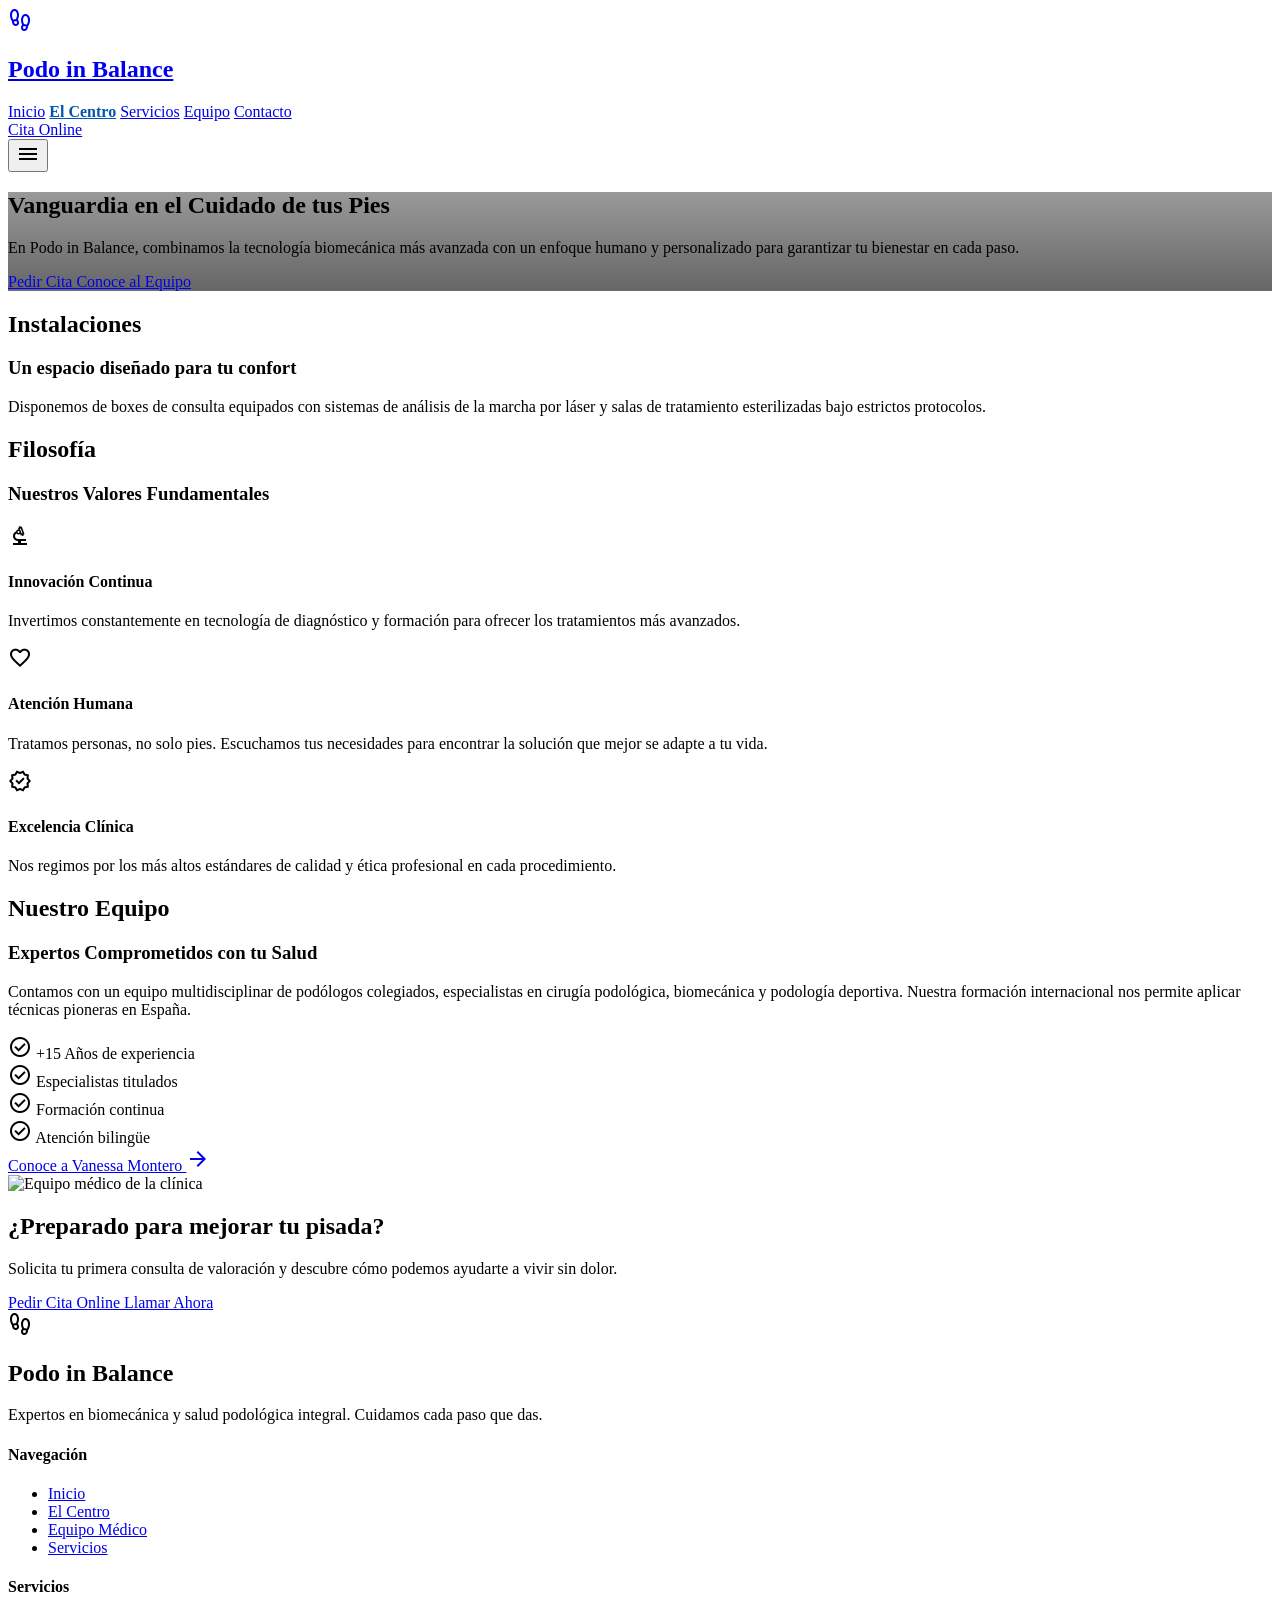
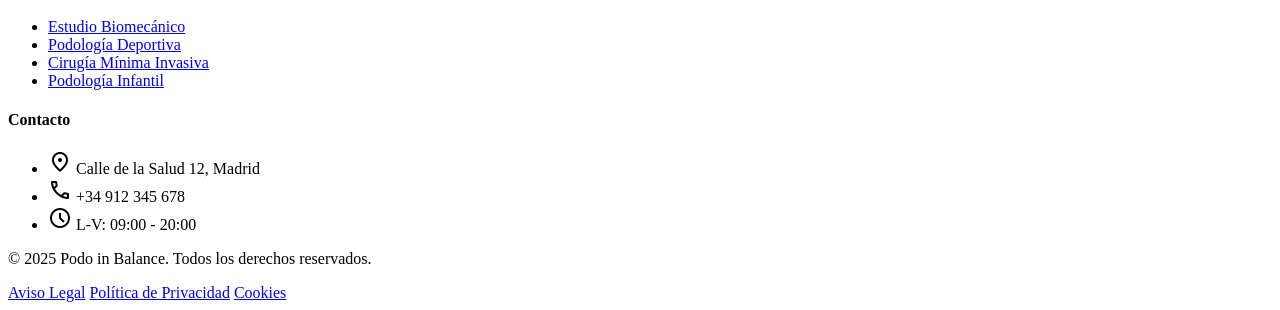
==== el-centro.html @ 49f075f4 "refactor: reemplazar PWA merch por sitio Podo in Balance Sustituye la PWA Automatizado Merch por el " ====
<!DOCTYPE html>
<html lang="es">
<head>
<meta charset="utf-8"/>
<meta content="width=device-width, initial-scale=1.0" name="viewport"/>
<title>El Centro | Podo in Balance</title>
<script src="https://cdn.tailwindcss.com?plugins=forms,container-queries"></script>
<link href="https://fonts.googleapis.com/css2?family=Inter:wght@400;500;600;700;800;900&display=swap" rel="stylesheet"/>
<link href="https://fonts.googleapis.com/css2?family=Material+Symbols+Outlined:wght,FILL@100..700,0..1&display=swap" rel="stylesheet"/>
<script id="tailwind-config">
  tailwind.config = {
    darkMode: "class",
    theme: {
      extend: {
        colors: {
          "primary": "#0056b2",
          "background-light": "#f5f7f8",
          "background-dark": "#0f1923",
        },
        fontFamily: { "display": ["Inter"] },
        borderRadius: { "DEFAULT": "0.25rem", "lg": "0.5rem", "xl": "0.75rem", "full": "9999px" },
      },
    },
  }
</script>
<style>
  .nav-active { color: #0056b2 !important; font-weight: 700; }
  #mobile-menu { display: none; }
  #mobile-menu.open { display: flex; }
</style>
</head>
<body class="bg-background-light dark:bg-background-dark font-display text-slate-900 dark:text-slate-100">
<div class="relative flex h-auto min-h-screen w-full flex-col overflow-x-hidden">

  <!-- HEADER -->
  <header class="flex items-center justify-between whitespace-nowrap border-b border-slate-200 dark:border-slate-800 px-6 md:px-20 lg:px-40 py-4 bg-white dark:bg-slate-900 sticky top-0 z-50">
    <a href="index.html" class="flex items-center gap-3 text-primary">
      <span class="material-symbols-outlined text-4xl">footprint</span>
      <h2 class="text-slate-900 dark:text-white text-xl font-bold leading-tight tracking-tight">Podo in Balance</h2>
    </a>
    <div class="hidden md:flex flex-1 justify-end gap-8 items-center">
      <nav class="flex items-center gap-8">
        <a class="text-slate-700 dark:text-slate-300 text-sm font-semibold hover:text-primary transition-colors" href="index.html">Inicio</a>
        <a class="nav-active text-sm" href="el-centro.html">El Centro</a>
        <a class="text-slate-700 dark:text-slate-300 text-sm font-medium hover:text-primary transition-colors" href="index.html#services">Servicios</a>
        <a class="text-slate-700 dark:text-slate-300 text-sm font-medium hover:text-primary transition-colors" href="vanessa-montero.html">Equipo</a>
        <a class="text-slate-700 dark:text-slate-300 text-sm font-medium hover:text-primary transition-colors" href="index.html#contact">Contacto</a>
      </nav>
      <a href="index.html#contact" class="flex min-w-[120px] cursor-pointer items-center justify-center overflow-hidden rounded-lg h-10 px-4 bg-primary text-white text-sm font-bold leading-normal tracking-wide shadow-md hover:bg-primary/90 transition-all">
        Cita Online
      </a>
    </div>
    <button class="md:hidden" onclick="toggleMenu()">
      <span class="material-symbols-outlined text-slate-900 dark:text-white">menu</span>
    </button>
  </header>

  <!-- MOBILE MENU -->
  <div id="mobile-menu" class="flex-col bg-white dark:bg-slate-900 border-b border-slate-200 dark:border-slate-800 px-6 py-4 gap-4 md:hidden">
    <a class="text-slate-700 dark:text-slate-200 font-semibold hover:text-primary" href="index.html">Inicio</a>
    <a class="text-primary font-bold" href="el-centro.html">El Centro</a>
    <a class="text-slate-700 dark:text-slate-200 font-semibold hover:text-primary" href="index.html#services">Servicios</a>
    <a class="text-slate-700 dark:text-slate-200 font-semibold hover:text-primary" href="vanessa-montero.html">Equipo</a>
    <a class="text-slate-700 dark:text-slate-200 font-semibold hover:text-primary" href="index.html#contact">Contacto</a>
    <a href="index.html#contact" class="bg-primary text-white text-center py-2 px-4 rounded-lg font-bold">Cita Online</a>
  </div>

  <main class="flex flex-col flex-1">

    <!-- HERO -->
    <section class="relative px-6 md:px-20 lg:px-40 py-12">
      <div class="w-full max-w-[1200px] mx-auto">
        <div class="relative overflow-hidden rounded-xl h-[400px] md:h-[550px] flex items-center justify-center p-8"
          style='background-image: linear-gradient(rgba(0,0,0,0.4), rgba(0,0,0,0.6)), url("https://lh3.googleusercontent.com/aida-public/[base64]"); background-size: cover; background-position: center;'>
          <div class="flex flex-col gap-6 text-center max-w-2xl">
            <h1 class="text-white text-4xl md:text-6xl font-black leading-tight tracking-tight">
              Vanguardia en el Cuidado de tus Pies
            </h1>
            <p class="text-slate-100 text-base md:text-lg font-normal leading-relaxed">
              En Podo in Balance, combinamos la tecnología biomecánica más avanzada con un enfoque humano y personalizado para garantizar tu bienestar en cada paso.
            </p>
            <div class="flex justify-center gap-4">
              <a href="index.html#contact" class="bg-primary text-white px-8 py-3 rounded-lg font-bold text-base hover:bg-primary/90 transition-all shadow-lg">
                Pedir Cita
              </a>
              <a href="vanessa-montero.html" class="border-2 border-white/50 text-white px-8 py-3 rounded-lg font-bold text-base hover:bg-white/10 transition-all">
                Conoce al Equipo
              </a>
            </div>
          </div>
        </div>
      </div>
    </section>

    <!-- INSTALACIONES -->
    <section class="px-6 md:px-20 lg:px-40 py-16 bg-white dark:bg-slate-900/50">
      <div class="max-w-[1200px] mx-auto">
        <div class="flex flex-col md:flex-row justify-between items-end mb-10 gap-4">
          <div>
            <h2 class="text-primary text-sm font-bold uppercase tracking-widest mb-2">Instalaciones</h2>
            <h3 class="text-slate-900 dark:text-slate-100 text-3xl font-extrabold">Un espacio diseñado para tu confort</h3>
          </div>
          <p class="text-slate-500 dark:text-slate-400 max-w-md">
            Disponemos de boxes de consulta equipados con sistemas de análisis de la marcha por láser y salas de tratamiento esterilizadas bajo estrictos protocolos.
          </p>
        </div>
        <div class="grid grid-cols-1 md:grid-cols-4 gap-4 h-auto md:h-[600px]">
          <div class="md:col-span-2 md:row-span-2 rounded-xl overflow-hidden min-h-[300px]"
            style='background-image: url("https://lh3.googleusercontent.com/aida-public/[base64]"); background-size: cover; background-position: center;'>
          </div>
          <div class="rounded-xl overflow-hidden min-h-[150px]"
            style='background-image: url("https://lh3.googleusercontent.com/aida-public/[base64]"); background-size: cover; background-position: center;'>
          </div>
          <div class="rounded-xl overflow-hidden min-h-[150px]"
            style='background-image: url("https://lh3.googleusercontent.com/aida-public/[base64]"); background-size: cover; background-position: center;'>
          </div>
          <div class="md:col-span-2 rounded-xl overflow-hidden min-h-[150px]"
            style='background-image: url("https://lh3.googleusercontent.com/aida-public/[base64]"); background-size: cover; background-position: center;'>
          </div>
        </div>
      </div>
    </section>

    <!-- VALORES -->
    <section class="px-6 md:px-20 lg:px-40 py-20 bg-primary/5 dark:bg-primary/10">
      <div class="max-w-[1200px] mx-auto">
        <div class="text-center mb-16">
          <h2 class="text-primary text-sm font-bold uppercase tracking-widest mb-2">Filosofía</h2>
          <h3 class="text-slate-900 dark:text-slate-100 text-3xl font-extrabold">Nuestros Valores Fundamentales</h3>
        </div>
        <div class="grid grid-cols-1 md:grid-cols-3 gap-8">
          <div class="bg-white dark:bg-slate-800 p-8 rounded-xl shadow-sm border border-slate-100 dark:border-slate-700 flex flex-col items-center text-center">
            <div class="w-16 h-16 rounded-full bg-primary/10 text-primary flex items-center justify-center mb-6">
              <span class="material-symbols-outlined text-3xl">biotech</span>
            </div>
            <h4 class="text-xl font-bold mb-3">Innovación Continua</h4>
            <p class="text-slate-500 dark:text-slate-400">Invertimos constantemente en tecnología de diagnóstico y formación para ofrecer los tratamientos más avanzados.</p>
          </div>
          <div class="bg-white dark:bg-slate-800 p-8 rounded-xl shadow-sm border border-slate-100 dark:border-slate-700 flex flex-col items-center text-center">
            <div class="w-16 h-16 rounded-full bg-primary/10 text-primary flex items-center justify-center mb-6">
              <span class="material-symbols-outlined text-3xl">favorite</span>
            </div>
            <h4 class="text-xl font-bold mb-3">Atención Humana</h4>
            <p class="text-slate-500 dark:text-slate-400">Tratamos personas, no solo pies. Escuchamos tus necesidades para encontrar la solución que mejor se adapte a tu vida.</p>
          </div>
          <div class="bg-white dark:bg-slate-800 p-8 rounded-xl shadow-sm border border-slate-100 dark:border-slate-700 flex flex-col items-center text-center">
            <div class="w-16 h-16 rounded-full bg-primary/10 text-primary flex items-center justify-center mb-6">
              <span class="material-symbols-outlined text-3xl">verified</span>
            </div>
            <h4 class="text-xl font-bold mb-3">Excelencia Clínica</h4>
            <p class="text-slate-500 dark:text-slate-400">Nos regimos por los más altos estándares de calidad y ética profesional en cada procedimiento.</p>
          </div>
        </div>
      </div>
    </section>

    <!-- EQUIPO -->
    <section class="px-6 md:px-20 lg:px-40 py-20 bg-white dark:bg-slate-900">
      <div class="max-w-[1200px] mx-auto">
        <div class="flex flex-col md:flex-row gap-12 items-center">
          <div class="w-full md:w-1/2">
            <h2 class="text-primary text-sm font-bold uppercase tracking-widest mb-2">Nuestro Equipo</h2>
            <h3 class="text-slate-900 dark:text-slate-100 text-3xl font-extrabold mb-6">Expertos Comprometidos con tu Salud</h3>
            <p class="text-slate-600 dark:text-slate-400 mb-8 leading-relaxed">
              Contamos con un equipo multidisciplinar de podólogos colegiados, especialistas en cirugía podológica, biomecánica y podología deportiva. Nuestra formación internacional nos permite aplicar técnicas pioneras en España.
            </p>
            <div class="grid grid-cols-2 gap-6 mb-8">
              <div class="flex items-center gap-3">
                <span class="material-symbols-outlined text-primary">check_circle</span>
                <span class="font-semibold">+15 Años de experiencia</span>
              </div>
              <div class="flex items-center gap-3">
                <span class="material-symbols-outlined text-primary">check_circle</span>
                <span class="font-semibold">Especialistas titulados</span>
              </div>
              <div class="flex items-center gap-3">
                <span class="material-symbols-outlined text-primary">check_circle</span>
                <span class="font-semibold">Formación continua</span>
              </div>
              <div class="flex items-center gap-3">
                <span class="material-symbols-outlined text-primary">check_circle</span>
                <span class="font-semibold">Atención bilingüe</span>
              </div>
            </div>
            <a href="vanessa-montero.html" class="inline-flex items-center gap-2 bg-primary text-white px-6 py-3 rounded-lg font-bold hover:bg-primary/90 transition-all">
              Conoce a Vanessa Montero <span class="material-symbols-outlined text-lg">arrow_forward</span>
            </a>
          </div>
          <div class="w-full md:w-1/2">
            <div class="relative">
              <div class="absolute -top-4 -left-4 w-24 h-24 bg-primary/10 rounded-full -z-10"></div>
              <div class="absolute -bottom-4 -right-4 w-32 h-32 bg-primary/10 rounded-full -z-10"></div>
              <img alt="Equipo médico de la clínica" class="rounded-2xl shadow-2xl object-cover h-[500px] w-full"
                src="https://lh3.googleusercontent.com/aida-public/[base64]"/>
            </div>
          </div>
        </div>
      </div>
    </section>

    <!-- CTA -->
    <section class="px-6 md:px-20 lg:px-40 py-16 bg-primary text-white">
      <div class="max-w-[800px] mx-auto text-center">
        <h2 class="text-3xl font-bold mb-6">¿Preparado para mejorar tu pisada?</h2>
        <p class="text-white/80 text-lg mb-10">Solicita tu primera consulta de valoración y descubre cómo podemos ayudarte a vivir sin dolor.</p>
        <div class="flex flex-col sm:flex-row justify-center gap-4">
          <a href="index.html#contact" class="bg-white text-primary px-8 py-4 rounded-lg font-bold text-lg hover:bg-slate-100 transition-all">
            Pedir Cita Online
          </a>
          <a href="tel:+34912345678" class="border-2 border-white/30 text-white px-8 py-4 rounded-lg font-bold text-lg hover:bg-white/10 transition-all">
            Llamar Ahora
          </a>
        </div>
      </div>
    </section>
  </main>

  <!-- FOOTER -->
  <footer class="bg-slate-900 text-slate-400 px-6 md:px-20 lg:px-40 py-12 border-t border-slate-800">
    <div class="max-w-[1200px] mx-auto grid grid-cols-1 md:grid-cols-4 gap-12">
      <div class="col-span-1 md:col-span-1">
        <div class="flex items-center gap-3 text-white mb-6">
          <span class="material-symbols-outlined text-3xl">footprint</span>
          <h2 class="text-xl font-bold tracking-tight">Podo in Balance</h2>
        </div>
        <p class="text-sm leading-relaxed mb-6">Expertos en biomecánica y salud podológica integral. Cuidamos cada paso que das.</p>
      </div>
      <div>
        <h4 class="text-white font-bold mb-6 uppercase text-xs tracking-widest">Navegación</h4>
        <ul class="flex flex-col gap-4 text-sm">
          <li><a class="hover:text-white transition-colors" href="index.html">Inicio</a></li>
          <li><a class="hover:text-white transition-colors" href="el-centro.html">El Centro</a></li>
          <li><a class="hover:text-white transition-colors" href="vanessa-montero.html">Equipo Médico</a></li>
          <li><a class="hover:text-white transition-colors" href="index.html#services">Servicios</a></li>
        </ul>
      </div>
      <div>
        <h4 class="text-white font-bold mb-6 uppercase text-xs tracking-widest">Servicios</h4>
        <ul class="flex flex-col gap-4 text-sm">
          <li><a class="hover:text-white transition-colors" href="index.html#services">Estudio Biomecánico</a></li>
          <li><a class="hover:text-white transition-colors" href="index.html#services">Podología Deportiva</a></li>
          <li><a class="hover:text-white transition-colors" href="index.html#services">Cirugía Mínima Invasiva</a></li>
          <li><a class="hover:text-white transition-colors" href="index.html#services">Podología Infantil</a></li>
        </ul>
      </div>
      <div>
        <h4 class="text-white font-bold mb-6 uppercase text-xs tracking-widest">Contacto</h4>
        <ul class="flex flex-col gap-4 text-sm">
          <li class="flex gap-2"><span class="material-symbols-outlined text-sm text-primary">location_on</span> Calle de la Salud 12, Madrid</li>
          <li class="flex gap-2"><span class="material-symbols-outlined text-sm text-primary">call</span> +34 912 345 678</li>
          <li class="flex gap-2"><span class="material-symbols-outlined text-sm text-primary">schedule</span> L-V: 09:00 - 20:00</li>
        </ul>
      </div>
    </div>
    <div class="max-w-[1200px] mx-auto mt-12 pt-8 border-t border-slate-800 text-xs flex flex-col md:flex-row justify-between gap-4">
      <p>© 2025 Podo in Balance. Todos los derechos reservados.</p>
      <div class="flex gap-6">
        <a class="hover:text-white transition-colors" href="#">Aviso Legal</a>
        <a class="hover:text-white transition-colors" href="#">Política de Privacidad</a>
        <a class="hover:text-white transition-colors" href="#">Cookies</a>
      </div>
    </div>
  </footer>
</div>

<script>
  function toggleMenu() {
    document.getElementById('mobile-menu').classList.toggle('open');
  }
</script>
</body>
</html>
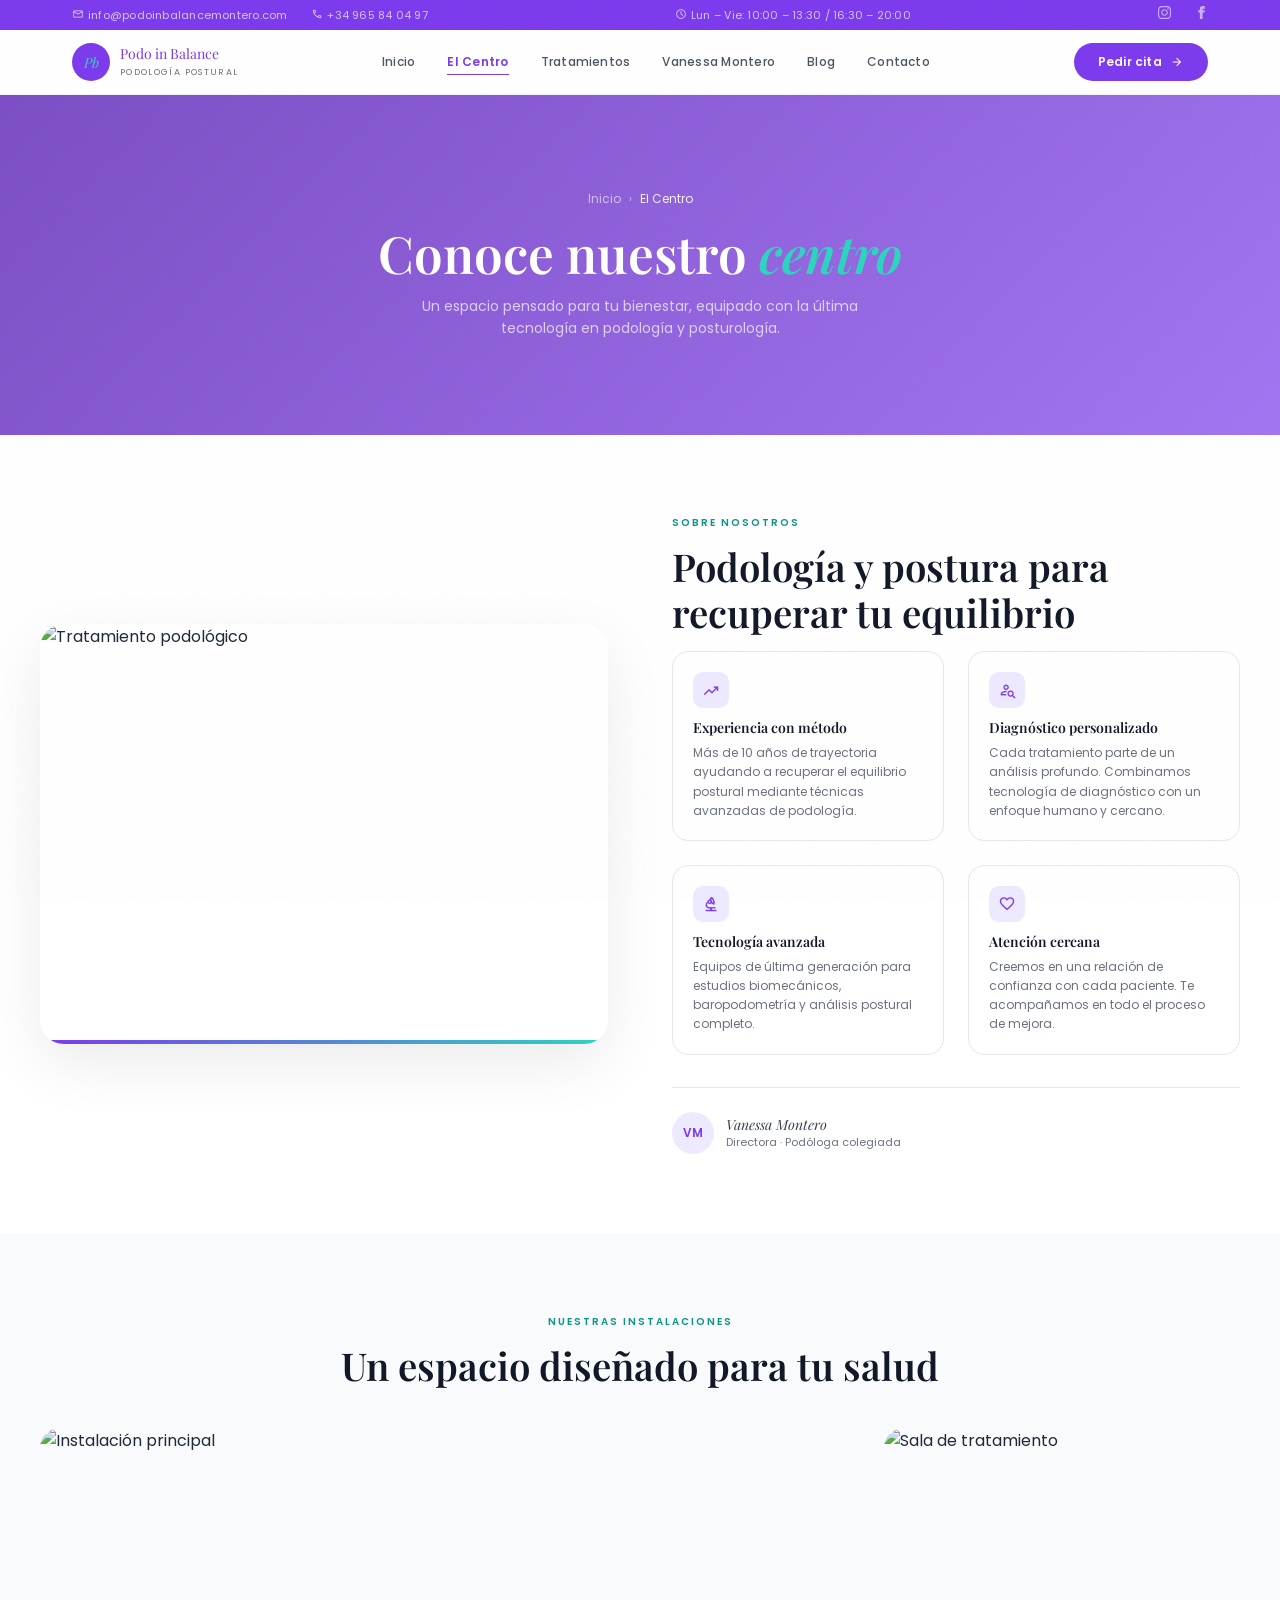
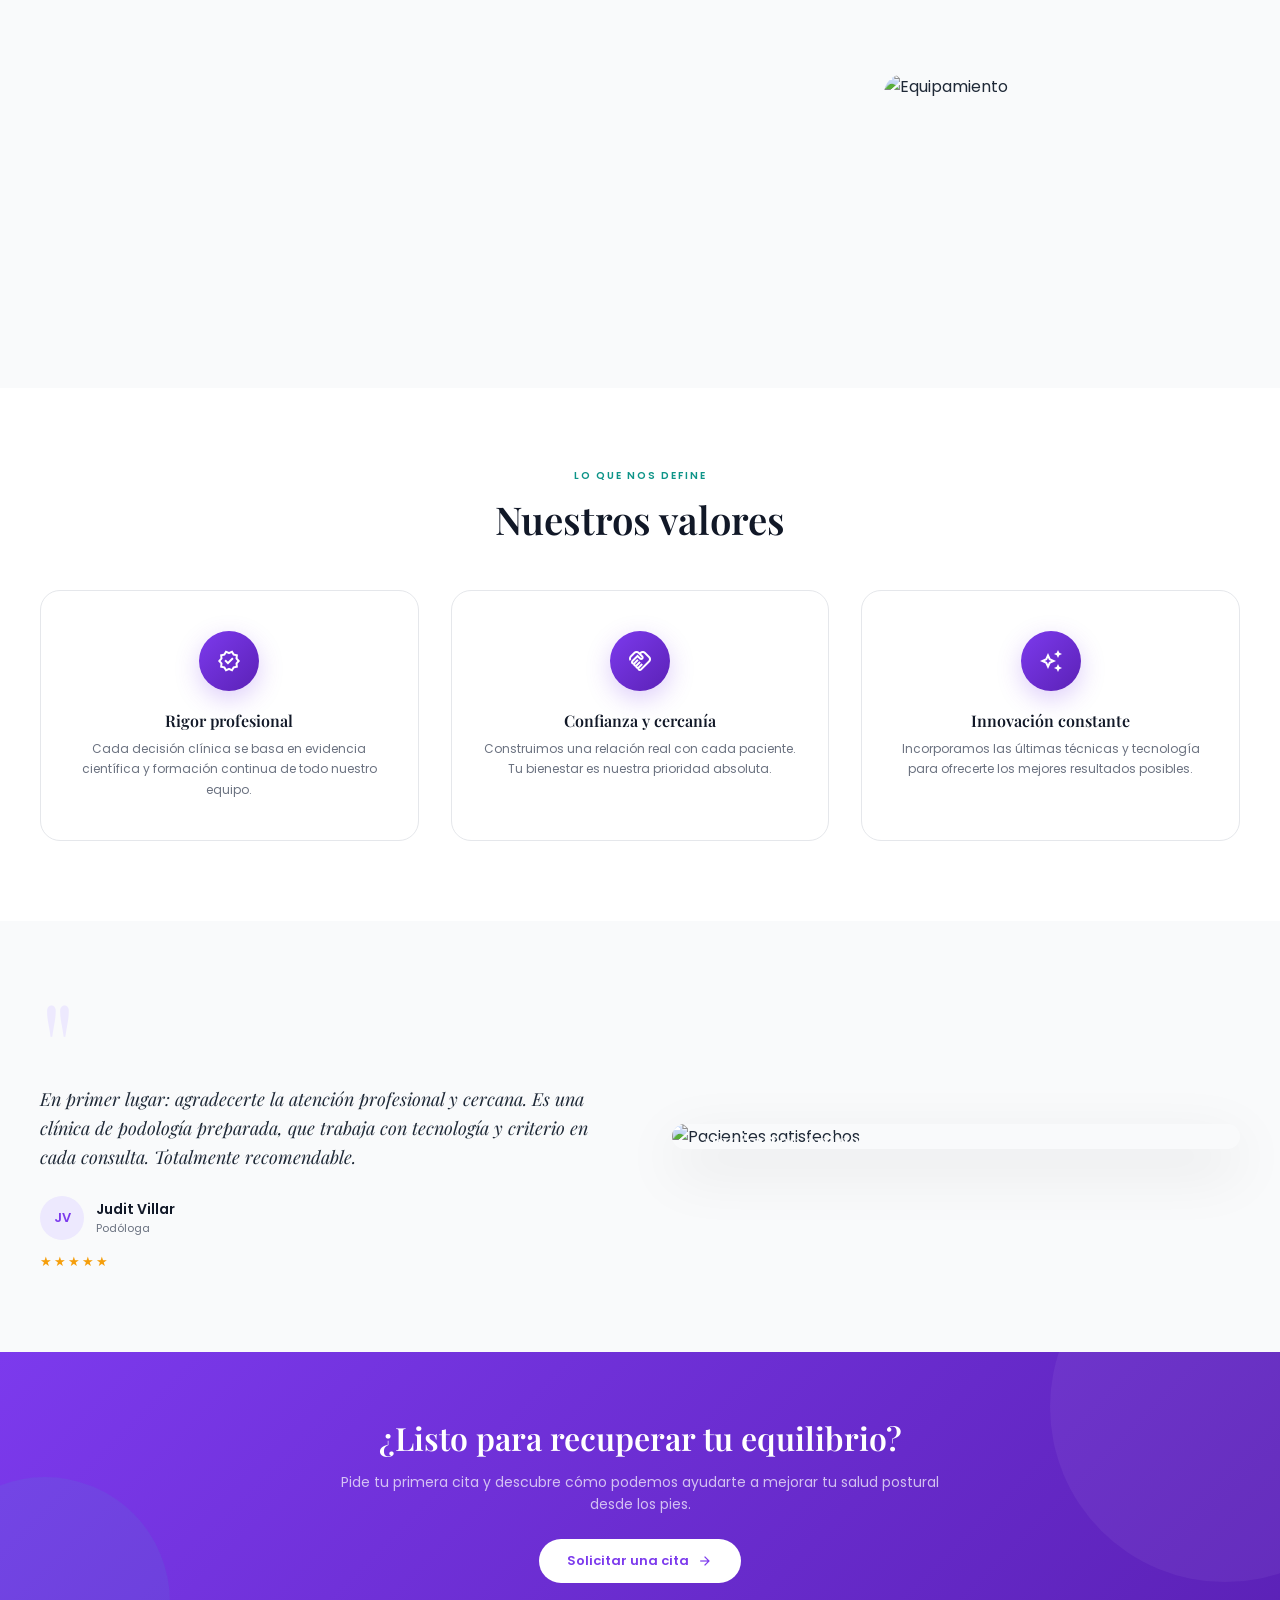
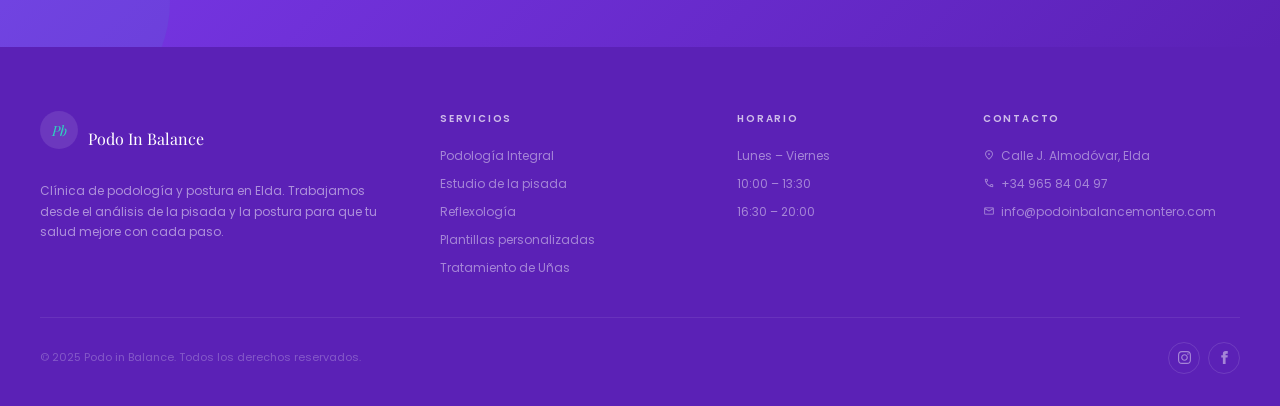
==== commit 4efc4a6d: "Animaciones" ====
--- a/el-centro.html
+++ b/el-centro.html
@@ -4,269 +4,992 @@
 <meta charset="utf-8"/>
 <meta content="width=device-width, initial-scale=1.0" name="viewport"/>
 <title>El Centro | Podo in Balance</title>
-<script src="https://cdn.tailwindcss.com?plugins=forms,container-queries"></script>
-<link href="https://fonts.googleapis.com/css2?family=Inter:wght@400;500;600;700;800;900&display=swap" rel="stylesheet"/>
+<link href="https://fonts.googleapis.com/css2?family=Playfair+Display:ital,wght@0,400;0,500;0,600;0,700;1,400;1,500&family=Poppins:wght@300;400;500;600;700;800&display=swap" rel="stylesheet"/>
 <link href="https://fonts.googleapis.com/css2?family=Material+Symbols+Outlined:wght,FILL@100..700,0..1&display=swap" rel="stylesheet"/>
-<script id="tailwind-config">
-  tailwind.config = {
-    darkMode: "class",
-    theme: {
-      extend: {
-        colors: {
-          "primary": "#0056b2",
-          "background-light": "#f5f7f8",
-          "background-dark": "#0f1923",
-        },
-        fontFamily: { "display": ["Inter"] },
-        borderRadius: { "DEFAULT": "0.25rem", "lg": "0.5rem", "xl": "0.75rem", "full": "9999px" },
-      },
-    },
-  }
-</script>
 <style>
-  .nav-active { color: #0056b2 !important; font-weight: 700; }
-  #mobile-menu { display: none; }
-  #mobile-menu.open { display: flex; }
+  :root {
+    --purple: #7C3AED;
+    --purple-dark: #5B21B6;
+    --purple-light: #A78BFA;
+    --purple-bg: #EDE9FE;
+    --teal: #2DD4BF;
+    --teal-dark: #0D9488;
+    --white: #FFFFFF;
+    --gray-50: #F9FAFB;
+    --gray-100: #F3F4F6;
+    --gray-200: #E5E7EB;
+    --gray-300: #D1D5DB;
+    --gray-500: #6B7280;
+    --gray-600: #4B5563;
+    --gray-700: #374151;
+    --gray-800: #1F2937;
+    --gray-900: #111827;
+  }
+
+  * { margin: 0; padding: 0; box-sizing: border-box; }
+
+  body {
+    font-family: 'Poppins', sans-serif;
+    color: var(--gray-800);
+    background: var(--white);
+    overflow-x: hidden;
+    -webkit-font-smoothing: antialiased;
+  }
+
+  h1, h2, h3, h4 { font-family: 'Playfair Display', serif; font-weight: 600; }
+
+  /* ── Subtle grain overlay ── */
+  body::before {
+    content: '';
+    position: fixed;
+    inset: 0;
+    pointer-events: none;
+    z-index: 9999;
+    opacity: 0.025;
+    background-image: url("data:image/svg+xml,%3Csvg viewBox='0 0 256 256' xmlns='http://www.w3.org/2000/svg'%3E%3Cfilter id='n'%3E%3CfeTurbulence type='fractalNoise' baseFrequency='0.85' numOctaves='4' stitchTiles='stitch'/%3E%3C/filter%3E%3Crect width='100%25' height='100%25' filter='url(%23n)'/%3E%3C/svg%3E");
+    background-size: 200px;
+  }
+
+  /* ── Animations ── */
+  @keyframes fadeUp {
+    from { opacity: 0; transform: translateY(30px); }
+    to   { opacity: 1; transform: translateY(0); }
+  }
+  @keyframes scaleIn {
+    from { opacity: 0; transform: scale(0.92); }
+    to   { opacity: 1; transform: scale(1); }
+  }
+  @keyframes float {
+    0%, 100% { transform: translateY(0); }
+    50% { transform: translateY(-8px); }
+  }
+
+  .anim-fade-up { animation: fadeUp 0.8s ease-out both; }
+  .anim-scale   { animation: scaleIn 0.8s ease-out both; }
+  .d1 { animation-delay: 0.1s; }
+  .d2 { animation-delay: 0.2s; }
+  .d3 { animation-delay: 0.35s; }
+  .d4 { animation-delay: 0.5s; }
+
+  /* ── Top bar ── */
+  .top-bar {
+    background: var(--purple);
+    color: rgba(255,255,255,0.7);
+    font-size: 11px;
+    padding: 6px 0;
+    letter-spacing: 0.02em;
+  }
+  .top-bar a { color: rgba(255,255,255,0.7); text-decoration: none; transition: color 0.2s; }
+  .top-bar a:hover { color: #fff; }
+  .top-bar .inner {
+    max-width: 1200px;
+    margin: 0 auto;
+    padding: 0 2rem;
+    display: flex;
+    justify-content: space-between;
+    align-items: center;
+    gap: 1rem;
+  }
+  .top-bar .left, .top-bar .right { display: flex; gap: 1.5rem; align-items: center; }
+  .top-bar .material-symbols-outlined { font-size: 12px; vertical-align: -1px; margin-right: 4px; }
+
+  @media (max-width: 768px) {
+    .top-bar { display: none; }
+  }
+
+  /* ── Header ── */
+  header {
+    background: var(--white);
+    position: sticky;
+    top: 0;
+    z-index: 100;
+    border-bottom: 1px solid rgba(0,0,0,0.05);
+    backdrop-filter: blur(12px);
+  }
+  header .inner {
+    max-width: 1200px;
+    margin: 0 auto;
+    padding: 0 2rem;
+    height: 64px;
+    display: flex;
+    align-items: center;
+    justify-content: space-between;
+  }
+
+  .logo {
+    display: flex;
+    align-items: center;
+    gap: 10px;
+    text-decoration: none;
+  }
+  .logo-mark {
+    width: 38px;
+    height: 38px;
+    background: var(--purple);
+    border-radius: 50%;
+    display: flex;
+    align-items: center;
+    justify-content: center;
+    color: var(--teal);
+    font-family: 'Playfair Display', serif;
+    font-size: 14px;
+    font-style: italic;
+    transition: transform 0.3s ease;
+  }
+  .logo:hover .logo-mark { transform: rotate(-8deg) scale(1.05); }
+  .logo-text { line-height: 1.1; }
+  .logo-text span:first-child { font-family: 'Playfair Display', serif; font-size: 14px; color: var(--purple); display: block; }
+  .logo-text span:last-child { font-size: 9px; color: var(--gray-500); letter-spacing: 0.15em; text-transform: uppercase; }
+
+  nav { display: flex; align-items: center; gap: 2rem; }
+  nav a {
+    font-size: 12px;
+    font-weight: 500;
+    color: var(--gray-600);
+    text-decoration: none;
+    position: relative;
+    transition: color 0.2s;
+    letter-spacing: 0.02em;
+  }
+  nav a::after {
+    content: '';
+    position: absolute;
+    bottom: -4px;
+    left: 0;
+    width: 0;
+    height: 1.5px;
+    background: var(--purple);
+    transition: width 0.3s ease;
+  }
+  nav a:hover { color: var(--purple); }
+  nav a:hover::after { width: 100%; }
+  nav a.active { color: var(--purple); font-weight: 600; }
+  nav a.active::after { width: 100%; }
+
+  .cta-btn {
+    display: inline-flex;
+    align-items: center;
+    gap: 8px;
+    background: var(--purple);
+    color: var(--gray-50);
+    font-size: 12px;
+    font-weight: 600;
+    padding: 10px 24px;
+    border-radius: 100px;
+    text-decoration: none;
+    letter-spacing: 0.02em;
+    transition: all 0.3s ease;
+    border: none;
+    cursor: pointer;
+  }
+  .cta-btn:hover { background: var(--purple-dark); transform: translateY(-1px); box-shadow: 0 6px 24px rgba(124,58,237,0.25); }
+  .cta-btn .material-symbols-outlined { font-size: 14px; transition: transform 0.2s; }
+  .cta-btn:hover .material-symbols-outlined { transform: translateX(3px); }
+
+  .menu-toggle {
+    display: none;
+    background: none;
+    border: none;
+    cursor: pointer;
+    color: var(--purple);
+  }
+  .mobile-nav {
+    display: none;
+    flex-direction: column;
+    padding: 1rem 2rem 1.5rem;
+    border-top: 1px solid rgba(0,0,0,0.05);
+    background: var(--white);
+  }
+  .mobile-nav.open { display: flex; }
+  .mobile-nav a {
+    padding: 0.75rem 0;
+    font-size: 14px;
+    font-weight: 500;
+    color: var(--gray-600);
+    text-decoration: none;
+    border-bottom: 1px solid rgba(0,0,0,0.04);
+  }
+  .mobile-nav a.active { color: var(--purple); font-weight: 600; }
+
+  @media (max-width: 768px) {
+    nav, .header-cta { display: none !important; }
+    .menu-toggle { display: block; }
+  }
+
+  /* ── Section helpers ── */
+  .section-tag {
+    font-size: 10px;
+    font-weight: 600;
+    text-transform: uppercase;
+    letter-spacing: 0.2em;
+    color: var(--teal-dark);
+    margin-bottom: 0.75rem;
+    display: block;
+  }
+  .section-title {
+    font-size: clamp(1.8rem, 3vw, 2.4rem);
+    color: var(--gray-900);
+    line-height: 1.2;
+    margin-bottom: 1rem;
+  }
+
+  /* ── Hero Banner ── */
+  .hero-banner {
+    position: relative;
+    height: 340px;
+    display: flex;
+    align-items: center;
+    justify-content: center;
+    overflow: hidden;
+  }
+  .hero-banner .bg {
+    position: absolute;
+    inset: 0;
+    background-size: cover;
+    background-position: center;
+    filter: brightness(0.6);
+  }
+  .hero-banner .overlay {
+    position: absolute;
+    inset: 0;
+    background: linear-gradient(135deg, rgba(91,33,182,0.8) 0%, rgba(124,58,237,0.7) 100%);
+  }
+  .hero-banner .content {
+    position: relative;
+    z-index: 2;
+    text-align: center;
+  }
+  .hero-banner .breadcrumb {
+    display: flex;
+    align-items: center;
+    justify-content: center;
+    gap: 8px;
+    margin-bottom: 1rem;
+    font-size: 12px;
+    color: rgba(255,255,255,0.6);
+  }
+  .hero-banner .breadcrumb a {
+    color: rgba(255,255,255,0.6);
+    text-decoration: none;
+    transition: color 0.2s;
+  }
+  .hero-banner .breadcrumb a:hover { color: var(--white); }
+  .hero-banner .breadcrumb .sep { font-size: 10px; }
+  .hero-banner h1 {
+    font-size: clamp(2.4rem, 4.5vw, 3.2rem);
+    color: var(--white);
+    line-height: 1.15;
+    margin-bottom: 0.75rem;
+  }
+  .hero-banner h1 em { font-style: italic; color: var(--teal); }
+  .hero-banner p {
+    font-size: 14px;
+    color: rgba(255,255,255,0.7);
+    max-width: 480px;
+    margin: 0 auto;
+    line-height: 1.6;
+  }
+
+  /* ── About section ── */
+  .about {
+    padding: 5rem 2rem;
+    background: var(--white);
+  }
+  .about .inner {
+    max-width: 1200px;
+    margin: 0 auto;
+    display: grid;
+    grid-template-columns: 1fr 1fr;
+    gap: 4rem;
+    align-items: center;
+  }
+  .about-img {
+    position: relative;
+    border-radius: 24px;
+    overflow: hidden;
+    box-shadow: 0 20px 60px rgba(0,0,0,0.08);
+  }
+  .about-img img {
+    width: 100%;
+    height: 420px;
+    object-fit: cover;
+    display: block;
+  }
+  .about-img .accent-bar {
+    position: absolute;
+    bottom: 0;
+    left: 0;
+    right: 0;
+    height: 4px;
+    background: linear-gradient(90deg, var(--purple), var(--teal));
+  }
+
+  .about-content .features-grid {
+    display: grid;
+    grid-template-columns: 1fr 1fr;
+    gap: 1.5rem;
+    margin-bottom: 2rem;
+  }
+  .about-feature {
+    padding: 1.25rem;
+    border-radius: 16px;
+    border: 1px solid var(--gray-200);
+    transition: all 0.3s ease;
+  }
+  .about-feature:hover {
+    border-color: var(--purple-light);
+    box-shadow: 0 8px 24px rgba(124,58,237,0.08);
+    transform: translateY(-2px);
+  }
+  .about-feature .icon {
+    width: 36px;
+    height: 36px;
+    border-radius: 10px;
+    background: var(--purple-bg);
+    display: flex;
+    align-items: center;
+    justify-content: center;
+    margin-bottom: 10px;
+  }
+  .about-feature .icon .material-symbols-outlined { font-size: 18px; color: var(--purple); }
+  .about-feature h4 { font-size: 14px; color: var(--gray-900); margin-bottom: 6px; }
+  .about-feature p { font-size: 12px; color: var(--gray-500); line-height: 1.6; }
+
+  .about-author {
+    display: flex;
+    align-items: center;
+    gap: 12px;
+    padding-top: 1.5rem;
+    border-top: 1px solid var(--gray-200);
+  }
+  .about-author .avatar {
+    width: 42px;
+    height: 42px;
+    border-radius: 50%;
+    background: var(--purple-bg);
+    display: flex;
+    align-items: center;
+    justify-content: center;
+    font-size: 12px;
+    font-weight: 600;
+    color: var(--purple);
+  }
+  .about-author .name { font-family: 'Playfair Display', serif; font-size: 14px; font-style: italic; color: var(--gray-700); }
+  .about-author .role { font-size: 11px; color: var(--gray-500); }
+
+  @media (max-width: 768px) {
+    .about .inner { grid-template-columns: 1fr; gap: 2rem; }
+    .about-img img { height: 280px; }
+    .about-content .features-grid { grid-template-columns: 1fr; }
+  }
+
+  /* ── Gallery ── */
+  .gallery {
+    padding: 5rem 2rem;
+    background: var(--gray-50);
+  }
+  .gallery .inner { max-width: 1200px; margin: 0 auto; }
+  .gallery-header {
+    text-align: center;
+    margin-bottom: 2.5rem;
+  }
+  .gallery-grid {
+    display: grid;
+    grid-template-columns: 1.4fr 0.6fr;
+    grid-template-rows: 1fr 1fr;
+    gap: 12px;
+    height: 480px;
+  }
+  .gallery-item {
+    border-radius: 20px;
+    overflow: hidden;
+    position: relative;
+    cursor: pointer;
+  }
+  .gallery-item img {
+    width: 100%;
+    height: 100%;
+    object-fit: cover;
+    transition: transform 0.6s cubic-bezier(0.22,1,0.36,1);
+  }
+  .gallery-item:hover img { transform: scale(1.05); }
+  .gallery-item .label {
+    position: absolute;
+    bottom: 0;
+    left: 0;
+    right: 0;
+    padding: 1rem 1.25rem;
+    background: linear-gradient(to top, rgba(0,0,0,0.6) 0%, transparent 100%);
+    opacity: 0;
+    transform: translateY(8px);
+    transition: all 0.3s ease;
+  }
+  .gallery-item:hover .label { opacity: 1; transform: translateY(0); }
+  .gallery-item .label span {
+    font-size: 12px;
+    font-weight: 600;
+    color: white;
+  }
+  .gallery-main { grid-row: 1 / 3; }
+
+  @media (max-width: 768px) {
+    .gallery-grid {
+      grid-template-columns: 1fr;
+      grid-template-rows: auto;
+      height: auto;
+    }
+    .gallery-main { grid-row: auto; }
+    .gallery-item img { height: 220px; }
+  }
+
+  /* ── Values ── */
+  .values {
+    padding: 5rem 2rem;
+    background: var(--white);
+  }
+  .values .inner { max-width: 1200px; margin: 0 auto; }
+  .values-header { text-align: center; margin-bottom: 3rem; }
+  .values-grid {
+    display: grid;
+    grid-template-columns: repeat(3, 1fr);
+    gap: 2rem;
+  }
+  .value-card {
+    text-align: center;
+    padding: 2.5rem 1.5rem;
+    border-radius: 20px;
+    border: 1px solid var(--gray-200);
+    transition: all 0.4s ease;
+    cursor: default;
+  }
+  .value-card:hover {
+    border-color: var(--purple-light);
+    box-shadow: 0 16px 48px rgba(124,58,237,0.1);
+    transform: translateY(-6px);
+  }
+  .value-icon {
+    width: 60px;
+    height: 60px;
+    border-radius: 50%;
+    margin: 0 auto 1.2rem;
+    display: flex;
+    align-items: center;
+    justify-content: center;
+    background: linear-gradient(135deg, var(--purple), var(--purple-dark));
+    box-shadow: 0 8px 24px rgba(124,58,237,0.25);
+    transition: transform 0.3s ease;
+  }
+  .value-card:hover .value-icon { transform: scale(1.1); }
+  .value-icon .material-symbols-outlined { font-size: 24px; color: var(--white); }
+  .value-card h4 { font-size: 16px; color: var(--gray-900); margin-bottom: 8px; }
+  .value-card p { font-size: 12px; color: var(--gray-500); line-height: 1.7; }
+
+  @media (max-width: 768px) {
+    .values-grid { grid-template-columns: 1fr; }
+  }
+
+  /* ── Testimonials ── */
+  .testimonials {
+    padding: 5rem 2rem;
+    background: var(--gray-50);
+  }
+  .testimonials .inner {
+    max-width: 1200px;
+    margin: 0 auto;
+    display: grid;
+    grid-template-columns: 1fr 1fr;
+    gap: 4rem;
+    align-items: center;
+  }
+  .quote-mark {
+    font-family: 'Playfair Display', serif;
+    font-size: 120px;
+    line-height: 0.7;
+    color: var(--purple-bg);
+    user-select: none;
+  }
+  .testimonial-text {
+    font-family: 'Playfair Display', serif;
+    font-size: 18px;
+    font-style: italic;
+    color: var(--gray-800);
+    line-height: 1.6;
+    margin-bottom: 1.5rem;
+  }
+  .testimonial-author { display: flex; align-items: center; gap: 12px; }
+  .testimonial-author .avatar {
+    width: 44px;
+    height: 44px;
+    border-radius: 50%;
+    background: var(--purple-bg);
+    display: flex;
+    align-items: center;
+    justify-content: center;
+    font-size: 13px;
+    font-weight: 600;
+    color: var(--purple);
+  }
+  .testimonial-author .name { font-size: 14px; font-weight: 600; color: var(--gray-900); }
+  .testimonial-author .role { font-size: 11px; color: var(--gray-500); }
+  .stars { color: #F59E0B; font-size: 13px; letter-spacing: 2px; }
+
+  .testimonial-img {
+    position: relative;
+    border-radius: 24px;
+    overflow: hidden;
+    box-shadow: 0 20px 60px rgba(0,0,0,0.1);
+  }
+  .testimonial-img img { width: 100%; height: 380px; object-fit: cover; object-position: top; }
+  .testimonial-img .overlay-text {
+    position: absolute;
+    inset: 0;
+    background: linear-gradient(to top, rgba(91,33,182,0.85) 0%, transparent 50%);
+    display: flex;
+    flex-direction: column;
+    justify-content: flex-end;
+    padding: 2rem;
+  }
+  .testimonial-img .overlay-text .tag {
+    font-size: 10px;
+    font-weight: 600;
+    text-transform: uppercase;
+    letter-spacing: 0.2em;
+    color: var(--teal);
+    margin-bottom: 8px;
+  }
+  .testimonial-img .overlay-text h3 {
+    font-size: 22px;
+    color: var(--gray-50);
+    line-height: 1.3;
+  }
+
+  @media (max-width: 768px) {
+    .testimonials .inner { grid-template-columns: 1fr; gap: 2rem; }
+  }
+
+  /* ── CTA Banner ── */
+  .cta-banner {
+    padding: 4rem 2rem;
+    background: linear-gradient(135deg, var(--purple) 0%, var(--purple-dark) 100%);
+    text-align: center;
+    position: relative;
+    overflow: hidden;
+  }
+  .cta-banner::before {
+    content: '';
+    position: absolute;
+    top: -120px;
+    right: -120px;
+    width: 350px;
+    height: 350px;
+    border-radius: 50%;
+    background: rgba(255,255,255,0.05);
+  }
+  .cta-banner::after {
+    content: '';
+    position: absolute;
+    bottom: -80px;
+    left: -80px;
+    width: 250px;
+    height: 250px;
+    border-radius: 50%;
+    background: rgba(45,212,191,0.08);
+  }
+  .cta-banner .inner {
+    position: relative;
+    z-index: 2;
+    max-width: 600px;
+    margin: 0 auto;
+  }
+  .cta-banner h2 {
+    font-size: clamp(1.6rem, 3vw, 2rem);
+    color: var(--white);
+    margin-bottom: 0.75rem;
+  }
+  .cta-banner p {
+    font-size: 14px;
+    color: rgba(255,255,255,0.7);
+    margin-bottom: 1.5rem;
+    line-height: 1.6;
+  }
+  .cta-btn-white {
+    display: inline-flex;
+    align-items: center;
+    gap: 8px;
+    background: var(--white);
+    color: var(--purple);
+    font-size: 13px;
+    font-weight: 600;
+    padding: 12px 28px;
+    border-radius: 100px;
+    text-decoration: none;
+    transition: all 0.3s ease;
+  }
+  .cta-btn-white:hover { transform: translateY(-2px); box-shadow: 0 8px 30px rgba(0,0,0,0.15); }
+  .cta-btn-white .material-symbols-outlined { font-size: 16px; transition: transform 0.2s; }
+  .cta-btn-white:hover .material-symbols-outlined { transform: translateX(3px); }
+
+  /* ── Footer ── */
+  footer {
+    background: var(--purple-dark);
+    color: rgba(255,255,255,0.5);
+    padding: 4rem 2rem 2rem;
+  }
+  footer .inner {
+    max-width: 1200px;
+    margin: 0 auto;
+  }
+  .footer-grid {
+    display: grid;
+    grid-template-columns: 1.4fr 1fr 0.8fr 1fr;
+    gap: 2.5rem;
+    padding-bottom: 2.5rem;
+    border-bottom: 1px solid rgba(255,255,255,0.08);
+  }
+  .footer-brand .logo-mark {
+    background: rgba(255,255,255,0.1);
+    margin-bottom: 1rem;
+  }
+  .footer-brand p { font-size: 12px; line-height: 1.7; }
+
+  footer h4 {
+    font-family: 'Poppins', sans-serif;
+    font-size: 10px;
+    font-weight: 600;
+    text-transform: uppercase;
+    letter-spacing: 0.18em;
+    color: rgba(255,255,255,0.7);
+    margin-bottom: 1.2rem;
+  }
+  footer ul { list-style: none; display: flex; flex-direction: column; gap: 10px; }
+  footer ul li, footer ul li a {
+    font-size: 12px;
+    color: rgba(255,255,255,0.45);
+    text-decoration: none;
+    transition: color 0.2s;
+  }
+  footer ul li a:hover { color: rgba(255,255,255,0.85); }
+  footer .material-symbols-outlined { font-size: 12px; vertical-align: -1px; margin-right: 6px; }
+
+  .footer-bottom {
+    padding-top: 1.5rem;
+    display: flex;
+    justify-content: space-between;
+    align-items: center;
+  }
+  .footer-bottom p { font-size: 11px; color: rgba(255,255,255,0.25); }
+  .social-links { display: flex; gap: 8px; }
+  .social-link {
+    width: 32px;
+    height: 32px;
+    border-radius: 50%;
+    border: 1px solid rgba(255,255,255,0.12);
+    display: flex;
+    align-items: center;
+    justify-content: center;
+    transition: all 0.3s ease;
+  }
+  .social-link:hover { border-color: rgba(255,255,255,0.4); background: rgba(255,255,255,0.05); }
+  .social-link svg { width: 13px; height: 13px; fill: rgba(255,255,255,0.45); }
+
+  @media (max-width: 768px) {
+    .footer-grid { grid-template-columns: 1fr 1fr; }
+    .footer-bottom { flex-direction: column; gap: 1rem; text-align: center; }
+  }
+
+  /* ── Scroll reveal ── */
+  .reveal {
+    opacity: 0;
+    transform: translateY(24px);
+    transition: all 0.7s cubic-bezier(0.22, 1, 0.36, 1);
+  }
+  .reveal.visible {
+    opacity: 1;
+    transform: translateY(0);
+  }
 </style>
 </head>
-<body class="bg-background-light dark:bg-background-dark font-display text-slate-900 dark:text-slate-100">
-<div class="relative flex h-auto min-h-screen w-full flex-col overflow-x-hidden">
-
-  <!-- HEADER -->
-  <header class="flex items-center justify-between whitespace-nowrap border-b border-slate-200 dark:border-slate-800 px-6 md:px-20 lg:px-40 py-4 bg-white dark:bg-slate-900 sticky top-0 z-50">
-    <a href="index.html" class="flex items-center gap-3 text-primary">
-      <span class="material-symbols-outlined text-4xl">footprint</span>
-      <h2 class="text-slate-900 dark:text-white text-xl font-bold leading-tight tracking-tight">Podo in Balance</h2>
+<body>
+
+<!-- TOP BAR -->
+<div class="top-bar">
+  <div class="inner">
+    <div class="left">
+      <span><span class="material-symbols-outlined">mail</span>info@podoinbalancemontero.com</span>
+      <span><span class="material-symbols-outlined">call</span>+34 965 84 04 97</span>
+    </div>
+    <span><span class="material-symbols-outlined">schedule</span>Lun – Vie: 10:00 – 13:30 / 16:30 – 20:00</span>
+    <div class="right">
+      <a href="#" aria-label="Instagram">
+        <svg style="width:13px;height:13px;fill:rgba(255,255,255,0.6)" viewBox="0 0 24 24"><path d="M12 2.163c3.204 0 3.584.012 4.85.07 3.252.148 4.771 1.691 4.919 4.919.058 1.265.069 1.645.069 4.849 0 3.205-.012 3.584-.069 4.849-.149 3.225-1.664 4.771-4.919 4.919-1.266.058-1.644.07-4.85.07-3.204 0-3.584-.012-4.849-.07-3.26-.149-4.771-1.699-4.919-4.92-.058-1.265-.07-1.644-.07-4.849 0-3.204.013-3.583.07-4.849.149-3.227 1.664-4.771 4.919-4.919 1.266-.057 1.645-.069 4.849-.069zm0-2.163c-3.259 0-3.667.014-4.947.072-4.358.2-6.78 2.618-6.98 6.98-.059 1.281-.073 1.689-.073 4.948 0 3.259.014 3.668.072 4.948.2 4.358 2.618 6.78 6.98 6.98 1.281.058 1.689.072 4.948.072 3.259 0 3.668-.014 4.948-.072 4.354-.2 6.782-2.618 6.979-6.98.059-1.28.073-1.689.073-4.948 0-3.259-.014-3.667-.072-4.947-.196-4.354-2.617-6.78-6.979-6.98-1.281-.059-1.69-.073-4.949-.073zm0 5.838c-3.403 0-6.162 2.759-6.162 6.162s2.759 6.163 6.162 6.163 6.162-2.759 6.162-6.163c0-3.403-2.759-6.162-6.162-6.162zm0 10.162c-2.209 0-4-1.79-4-4 0-2.209 1.791-4 4-4s4 1.791 4 4c0 2.21-1.791 4-4 4zm6.406-11.845c-.796 0-1.441.645-1.441 1.44s.645 1.44 1.441 1.44c.795 0 1.439-.645 1.439-1.44s-.644-1.44-1.439-1.44z"/></svg>
+      </a>
+      <a href="#" aria-label="Facebook">
+        <svg style="width:13px;height:13px;fill:rgba(255,255,255,0.6)" viewBox="0 0 24 24"><path d="M9 8h-3v4h3v12h5v-12h3.642l.358-4h-4v-1.667c0-.955.192-1.333 1.115-1.333h2.885v-5h-3.808c-3.596 0-5.192 1.583-5.192 4.615v3.385z"/></svg>
+      </a>
+    </div>
+  </div>
+</div>
+
+<!-- HEADER -->
+<header>
+  <div class="inner">
+    <a href="index.html" class="logo">
+      <div class="logo-mark">Pb</div>
+      <div class="logo-text">
+        <span>Podo in Balance</span>
+        <span>Podología Postural</span>
+      </div>
     </a>
-    <div class="hidden md:flex flex-1 justify-end gap-8 items-center">
-      <nav class="flex items-center gap-8">
-        <a class="text-slate-700 dark:text-slate-300 text-sm font-semibold hover:text-primary transition-colors" href="index.html">Inicio</a>
-        <a class="nav-active text-sm" href="el-centro.html">El Centro</a>
-        <a class="text-slate-700 dark:text-slate-300 text-sm font-medium hover:text-primary transition-colors" href="index.html#services">Servicios</a>
-        <a class="text-slate-700 dark:text-slate-300 text-sm font-medium hover:text-primary transition-colors" href="vanessa-montero.html">Equipo</a>
-        <a class="text-slate-700 dark:text-slate-300 text-sm font-medium hover:text-primary transition-colors" href="index.html#contact">Contacto</a>
-      </nav>
-      <a href="index.html#contact" class="flex min-w-[120px] cursor-pointer items-center justify-center overflow-hidden rounded-lg h-10 px-4 bg-primary text-white text-sm font-bold leading-normal tracking-wide shadow-md hover:bg-primary/90 transition-all">
-        Cita Online
-      </a>
-    </div>
-    <button class="md:hidden" onclick="toggleMenu()">
-      <span class="material-symbols-outlined text-slate-900 dark:text-white">menu</span>
+    <nav>
+      <a href="index.html">Inicio</a>
+      <a href="el-centro.html" class="active">El Centro</a>
+      <a href="tratamientos.html">Tratamientos</a>
+      <a href="vanessa-montero.html">Vanessa Montero</a>
+      <a href="#">Blog</a>
+      <a href="#contact">Contacto</a>
+    </nav>
+    <a href="#contact" class="cta-btn header-cta">
+      Pedir cita
+      <span class="material-symbols-outlined">arrow_forward</span>
+    </a>
+    <button class="menu-toggle" onclick="document.getElementById('mobileNav').classList.toggle('open')">
+      <span class="material-symbols-outlined" style="font-size:26px">menu</span>
     </button>
-  </header>
-
-  <!-- MOBILE MENU -->
-  <div id="mobile-menu" class="flex-col bg-white dark:bg-slate-900 border-b border-slate-200 dark:border-slate-800 px-6 py-4 gap-4 md:hidden">
-    <a class="text-slate-700 dark:text-slate-200 font-semibold hover:text-primary" href="index.html">Inicio</a>
-    <a class="text-primary font-bold" href="el-centro.html">El Centro</a>
-    <a class="text-slate-700 dark:text-slate-200 font-semibold hover:text-primary" href="index.html#services">Servicios</a>
-    <a class="text-slate-700 dark:text-slate-200 font-semibold hover:text-primary" href="vanessa-montero.html">Equipo</a>
-    <a class="text-slate-700 dark:text-slate-200 font-semibold hover:text-primary" href="index.html#contact">Contacto</a>
-    <a href="index.html#contact" class="bg-primary text-white text-center py-2 px-4 rounded-lg font-bold">Cita Online</a>
   </div>
-
-  <main class="flex flex-col flex-1">
-
-    <!-- HERO -->
-    <section class="relative px-6 md:px-20 lg:px-40 py-12">
-      <div class="w-full max-w-[1200px] mx-auto">
-        <div class="relative overflow-hidden rounded-xl h-[400px] md:h-[550px] flex items-center justify-center p-8"
-          style='background-image: linear-gradient(rgba(0,0,0,0.4), rgba(0,0,0,0.6)), url("https://lh3.googleusercontent.com/aida-public/[base64]"); background-size: cover; background-position: center;'>
-          <div class="flex flex-col gap-6 text-center max-w-2xl">
-            <h1 class="text-white text-4xl md:text-6xl font-black leading-tight tracking-tight">
-              Vanguardia en el Cuidado de tus Pies
-            </h1>
-            <p class="text-slate-100 text-base md:text-lg font-normal leading-relaxed">
-              En Podo in Balance, combinamos la tecnología biomecánica más avanzada con un enfoque humano y personalizado para garantizar tu bienestar en cada paso.
-            </p>
-            <div class="flex justify-center gap-4">
-              <a href="index.html#contact" class="bg-primary text-white px-8 py-3 rounded-lg font-bold text-base hover:bg-primary/90 transition-all shadow-lg">
-                Pedir Cita
-              </a>
-              <a href="vanessa-montero.html" class="border-2 border-white/50 text-white px-8 py-3 rounded-lg font-bold text-base hover:bg-white/10 transition-all">
-                Conoce al Equipo
-              </a>
-            </div>
-          </div>
+  <div id="mobileNav" class="mobile-nav">
+    <a href="index.html">Inicio</a>
+    <a href="el-centro.html" class="active">El Centro</a>
+    <a href="tratamientos.html">Tratamientos</a>
+    <a href="vanessa-montero.html">Vanessa Montero</a>
+    <a href="#">Blog</a>
+    <a href="#contact">Contacto</a>
+    <a href="#contact" class="cta-btn" style="text-align:center;margin-top:8px">Pedir cita</a>
+  </div>
+</header>
+
+<!-- HERO BANNER -->
+<section class="hero-banner">
+  <div class="bg" style="background-image:url('https://lh3.googleusercontent.com/aida-public/[base64]')"></div>
+  <div class="overlay"></div>
+  <div class="content anim-fade-up">
+    <div class="breadcrumb">
+      <a href="index.html">Inicio</a>
+      <span class="sep">›</span>
+      <span style="color:rgba(255,255,255,0.9)">El Centro</span>
+    </div>
+    <h1>Conoce nuestro <em>centro</em></h1>
+    <p>Un espacio pensado para tu bienestar, equipado con la última tecnología en podología y posturología.</p>
+  </div>
+</section>
+
+<!-- ABOUT -->
+<section class="about">
+  <div class="inner">
+    <div class="about-img reveal">
+      <img src="https://lh3.googleusercontent.com/aida-public/[base64]"
+        alt="Tratamiento podológico"/>
+      <div class="accent-bar"></div>
+    </div>
+    <div class="about-content reveal">
+      <span class="section-tag">Sobre nosotros</span>
+      <h2 class="section-title">Podología y postura para recuperar tu equilibrio</h2>
+      <div class="features-grid">
+        <div class="about-feature">
+          <div class="icon"><span class="material-symbols-outlined">trending_up</span></div>
+          <h4>Experiencia con método</h4>
+          <p>Más de 10 años de trayectoria ayudando a recuperar el equilibrio postural mediante técnicas avanzadas de podología.</p>
         </div>
-      </div>
-    </section>
-
-    <!-- INSTALACIONES -->
-    <section class="px-6 md:px-20 lg:px-40 py-16 bg-white dark:bg-slate-900/50">
-      <div class="max-w-[1200px] mx-auto">
-        <div class="flex flex-col md:flex-row justify-between items-end mb-10 gap-4">
-          <div>
-            <h2 class="text-primary text-sm font-bold uppercase tracking-widest mb-2">Instalaciones</h2>
-            <h3 class="text-slate-900 dark:text-slate-100 text-3xl font-extrabold">Un espacio diseñado para tu confort</h3>
-          </div>
-          <p class="text-slate-500 dark:text-slate-400 max-w-md">
-            Disponemos de boxes de consulta equipados con sistemas de análisis de la marcha por láser y salas de tratamiento esterilizadas bajo estrictos protocolos.
-          </p>
+        <div class="about-feature">
+          <div class="icon"><span class="material-symbols-outlined">person_search</span></div>
+          <h4>Diagnóstico personalizado</h4>
+          <p>Cada tratamiento parte de un análisis profundo. Combinamos tecnología de diagnóstico con un enfoque humano y cercano.</p>
         </div>
-        <div class="grid grid-cols-1 md:grid-cols-4 gap-4 h-auto md:h-[600px]">
-          <div class="md:col-span-2 md:row-span-2 rounded-xl overflow-hidden min-h-[300px]"
-            style='background-image: url("https://lh3.googleusercontent.com/aida-public/[base64]"); background-size: cover; background-position: center;'>
-          </div>
-          <div class="rounded-xl overflow-hidden min-h-[150px]"
-            style='background-image: url("https://lh3.googleusercontent.com/aida-public/[base64]"); background-size: cover; background-position: center;'>
-          </div>
-          <div class="rounded-xl overflow-hidden min-h-[150px]"
-            style='background-image: url("https://lh3.googleusercontent.com/aida-public/[base64]"); background-size: cover; background-position: center;'>
-          </div>
-          <div class="md:col-span-2 rounded-xl overflow-hidden min-h-[150px]"
-            style='background-image: url("https://lh3.googleusercontent.com/aida-public/[base64]"); background-size: cover; background-position: center;'>
-          </div>
+        <div class="about-feature">
+          <div class="icon"><span class="material-symbols-outlined">biotech</span></div>
+          <h4>Tecnología avanzada</h4>
+          <p>Equipos de última generación para estudios biomecánicos, baropodometría y análisis postural completo.</p>
         </div>
-      </div>
-    </section>
-
-    <!-- VALORES -->
-    <section class="px-6 md:px-20 lg:px-40 py-20 bg-primary/5 dark:bg-primary/10">
-      <div class="max-w-[1200px] mx-auto">
-        <div class="text-center mb-16">
-          <h2 class="text-primary text-sm font-bold uppercase tracking-widest mb-2">Filosofía</h2>
-          <h3 class="text-slate-900 dark:text-slate-100 text-3xl font-extrabold">Nuestros Valores Fundamentales</h3>
+        <div class="about-feature">
+          <div class="icon"><span class="material-symbols-outlined">favorite</span></div>
+          <h4>Atención cercana</h4>
+          <p>Creemos en una relación de confianza con cada paciente. Te acompañamos en todo el proceso de mejora.</p>
         </div>
-        <div class="grid grid-cols-1 md:grid-cols-3 gap-8">
-          <div class="bg-white dark:bg-slate-800 p-8 rounded-xl shadow-sm border border-slate-100 dark:border-slate-700 flex flex-col items-center text-center">
-            <div class="w-16 h-16 rounded-full bg-primary/10 text-primary flex items-center justify-center mb-6">
-              <span class="material-symbols-outlined text-3xl">biotech</span>
-            </div>
-            <h4 class="text-xl font-bold mb-3">Innovación Continua</h4>
-            <p class="text-slate-500 dark:text-slate-400">Invertimos constantemente en tecnología de diagnóstico y formación para ofrecer los tratamientos más avanzados.</p>
-          </div>
-          <div class="bg-white dark:bg-slate-800 p-8 rounded-xl shadow-sm border border-slate-100 dark:border-slate-700 flex flex-col items-center text-center">
-            <div class="w-16 h-16 rounded-full bg-primary/10 text-primary flex items-center justify-center mb-6">
-              <span class="material-symbols-outlined text-3xl">favorite</span>
-            </div>
-            <h4 class="text-xl font-bold mb-3">Atención Humana</h4>
-            <p class="text-slate-500 dark:text-slate-400">Tratamos personas, no solo pies. Escuchamos tus necesidades para encontrar la solución que mejor se adapte a tu vida.</p>
-          </div>
-          <div class="bg-white dark:bg-slate-800 p-8 rounded-xl shadow-sm border border-slate-100 dark:border-slate-700 flex flex-col items-center text-center">
-            <div class="w-16 h-16 rounded-full bg-primary/10 text-primary flex items-center justify-center mb-6">
-              <span class="material-symbols-outlined text-3xl">verified</span>
-            </div>
-            <h4 class="text-xl font-bold mb-3">Excelencia Clínica</h4>
-            <p class="text-slate-500 dark:text-slate-400">Nos regimos por los más altos estándares de calidad y ética profesional en cada procedimiento.</p>
-          </div>
+      </div>
+      <div class="about-author">
+        <div class="avatar">VM</div>
+        <div>
+          <p class="name">Vanessa Montero</p>
+          <p class="role">Directora · Podóloga colegiada</p>
         </div>
       </div>
-    </section>
-
-    <!-- EQUIPO -->
-    <section class="px-6 md:px-20 lg:px-40 py-20 bg-white dark:bg-slate-900">
-      <div class="max-w-[1200px] mx-auto">
-        <div class="flex flex-col md:flex-row gap-12 items-center">
-          <div class="w-full md:w-1/2">
-            <h2 class="text-primary text-sm font-bold uppercase tracking-widest mb-2">Nuestro Equipo</h2>
-            <h3 class="text-slate-900 dark:text-slate-100 text-3xl font-extrabold mb-6">Expertos Comprometidos con tu Salud</h3>
-            <p class="text-slate-600 dark:text-slate-400 mb-8 leading-relaxed">
-              Contamos con un equipo multidisciplinar de podólogos colegiados, especialistas en cirugía podológica, biomecánica y podología deportiva. Nuestra formación internacional nos permite aplicar técnicas pioneras en España.
-            </p>
-            <div class="grid grid-cols-2 gap-6 mb-8">
-              <div class="flex items-center gap-3">
-                <span class="material-symbols-outlined text-primary">check_circle</span>
-                <span class="font-semibold">+15 Años de experiencia</span>
-              </div>
-              <div class="flex items-center gap-3">
-                <span class="material-symbols-outlined text-primary">check_circle</span>
-                <span class="font-semibold">Especialistas titulados</span>
-              </div>
-              <div class="flex items-center gap-3">
-                <span class="material-symbols-outlined text-primary">check_circle</span>
-                <span class="font-semibold">Formación continua</span>
-              </div>
-              <div class="flex items-center gap-3">
-                <span class="material-symbols-outlined text-primary">check_circle</span>
-                <span class="font-semibold">Atención bilingüe</span>
-              </div>
-            </div>
-            <a href="vanessa-montero.html" class="inline-flex items-center gap-2 bg-primary text-white px-6 py-3 rounded-lg font-bold hover:bg-primary/90 transition-all">
-              Conoce a Vanessa Montero <span class="material-symbols-outlined text-lg">arrow_forward</span>
-            </a>
-          </div>
-          <div class="w-full md:w-1/2">
-            <div class="relative">
-              <div class="absolute -top-4 -left-4 w-24 h-24 bg-primary/10 rounded-full -z-10"></div>
-              <div class="absolute -bottom-4 -right-4 w-32 h-32 bg-primary/10 rounded-full -z-10"></div>
-              <img alt="Equipo médico de la clínica" class="rounded-2xl shadow-2xl object-cover h-[500px] w-full"
-                src="https://lh3.googleusercontent.com/aida-public/[base64]"/>
-            </div>
-          </div>
+    </div>
+  </div>
+</section>
+
+<!-- GALLERY -->
+<section class="gallery">
+  <div class="inner">
+    <div class="gallery-header reveal">
+      <span class="section-tag">Nuestras instalaciones</span>
+      <h2 class="section-title">Un espacio diseñado para tu salud</h2>
+    </div>
+    <div class="gallery-grid">
+      <div class="gallery-item gallery-main reveal">
+        <img src="https://lh3.googleusercontent.com/aida-public/[base64]"
+          alt="Instalación principal"/>
+        <div class="label"><span>Sala de consulta principal</span></div>
+      </div>
+      <div class="gallery-item reveal">
+        <img src="https://lh3.googleusercontent.com/aida-public/[base64]"
+          alt="Sala de tratamiento"/>
+        <div class="label"><span>Sala de tratamiento</span></div>
+      </div>
+      <div class="gallery-item reveal">
+        <img src="https://lh3.googleusercontent.com/aida-public/[base64]"
+          alt="Equipamiento"/>
+        <div class="label"><span>Equipamiento especializado</span></div>
+      </div>
+    </div>
+  </div>
+</section>
+
+<!-- VALUES -->
+<section class="values">
+  <div class="inner">
+    <div class="values-header reveal">
+      <span class="section-tag">Lo que nos define</span>
+      <h2 class="section-title">Nuestros valores</h2>
+    </div>
+    <div class="values-grid">
+      <div class="value-card reveal">
+        <div class="value-icon"><span class="material-symbols-outlined">verified</span></div>
+        <h4>Rigor profesional</h4>
+        <p>Cada decisión clínica se basa en evidencia científica y formación continua de todo nuestro equipo.</p>
+      </div>
+      <div class="value-card reveal">
+        <div class="value-icon"><span class="material-symbols-outlined">handshake</span></div>
+        <h4>Confianza y cercanía</h4>
+        <p>Construimos una relación real con cada paciente. Tu bienestar es nuestra prioridad absoluta.</p>
+      </div>
+      <div class="value-card reveal">
+        <div class="value-icon"><span class="material-symbols-outlined">auto_awesome</span></div>
+        <h4>Innovación constante</h4>
+        <p>Incorporamos las últimas técnicas y tecnología para ofrecerte los mejores resultados posibles.</p>
+      </div>
+    </div>
+  </div>
+</section>
+
+<!-- TESTIMONIALS -->
+<section class="testimonials">
+  <div class="inner">
+    <div class="reveal">
+      <div class="quote-mark">"</div>
+      <p class="testimonial-text">En primer lugar: agradecerte la atención profesional y cercana. Es una clínica de podología preparada, que trabaja con tecnología y criterio en cada consulta. Totalmente recomendable.</p>
+      <div class="testimonial-author">
+        <div class="avatar">JV</div>
+        <div>
+          <p class="name">Judit Villar</p>
+          <p class="role">Podóloga</p>
         </div>
       </div>
-    </section>
-
-    <!-- CTA -->
-    <section class="px-6 md:px-20 lg:px-40 py-16 bg-primary text-white">
-      <div class="max-w-[800px] mx-auto text-center">
-        <h2 class="text-3xl font-bold mb-6">¿Preparado para mejorar tu pisada?</h2>
-        <p class="text-white/80 text-lg mb-10">Solicita tu primera consulta de valoración y descubre cómo podemos ayudarte a vivir sin dolor.</p>
-        <div class="flex flex-col sm:flex-row justify-center gap-4">
-          <a href="index.html#contact" class="bg-white text-primary px-8 py-4 rounded-lg font-bold text-lg hover:bg-slate-100 transition-all">
-            Pedir Cita Online
-          </a>
-          <a href="tel:+34912345678" class="border-2 border-white/30 text-white px-8 py-4 rounded-lg font-bold text-lg hover:bg-white/10 transition-all">
-            Llamar Ahora
-          </a>
+      <div class="stars" style="margin-top:12px">★★★★★</div>
+    </div>
+    <div class="testimonial-img reveal">
+      <img src="https://lh3.googleusercontent.com/aida-public/[base64]"
+        alt="Pacientes satisfechos"/>
+      <div class="overlay-text">
+        <span class="tag">Testimonial</span>
+        <h3>Lo que nuestros<br>pacientes opinan</h3>
+      </div>
+    </div>
+  </div>
+</section>
+
+<!-- CTA BANNER -->
+<section class="cta-banner">
+  <div class="inner">
+    <h2>¿Listo para recuperar tu equilibrio?</h2>
+    <p>Pide tu primera cita y descubre cómo podemos ayudarte a mejorar tu salud postural desde los pies.</p>
+    <a href="#contact" class="cta-btn-white">
+      Solicitar una cita
+      <span class="material-symbols-outlined">arrow_forward</span>
+    </a>
+  </div>
+</section>
+
+<!-- FOOTER -->
+<footer id="contact">
+  <div class="inner">
+    <div class="footer-grid">
+      <div class="footer-brand">
+        <div style="display:flex;align-items:center;gap:10px;margin-bottom:16px">
+          <div class="logo-mark" style="background:rgba(255,255,255,0.1)">Pb</div>
+          <span style="font-family:'Playfair Display',serif;font-size:16px;color:white">Podo In Balance</span>
         </div>
-      </div>
-    </section>
-  </main>
-
-  <!-- FOOTER -->
-  <footer class="bg-slate-900 text-slate-400 px-6 md:px-20 lg:px-40 py-12 border-t border-slate-800">
-    <div class="max-w-[1200px] mx-auto grid grid-cols-1 md:grid-cols-4 gap-12">
-      <div class="col-span-1 md:col-span-1">
-        <div class="flex items-center gap-3 text-white mb-6">
-          <span class="material-symbols-outlined text-3xl">footprint</span>
-          <h2 class="text-xl font-bold tracking-tight">Podo in Balance</h2>
-        </div>
-        <p class="text-sm leading-relaxed mb-6">Expertos en biomecánica y salud podológica integral. Cuidamos cada paso que das.</p>
+        <p>Clínica de podología y postura en Elda. Trabajamos desde el análisis de la pisada y la postura para que tu salud mejore con cada paso.</p>
       </div>
       <div>
-        <h4 class="text-white font-bold mb-6 uppercase text-xs tracking-widest">Navegación</h4>
-        <ul class="flex flex-col gap-4 text-sm">
-          <li><a class="hover:text-white transition-colors" href="index.html">Inicio</a></li>
-          <li><a class="hover:text-white transition-colors" href="el-centro.html">El Centro</a></li>
-          <li><a class="hover:text-white transition-colors" href="vanessa-montero.html">Equipo Médico</a></li>
-          <li><a class="hover:text-white transition-colors" href="index.html#services">Servicios</a></li>
+        <h4>Servicios</h4>
+        <ul>
+          <li><a href="tratamientos.html">Podología Integral</a></li>
+          <li><a href="tratamientos.html">Estudio de la pisada</a></li>
+          <li><a href="tratamientos.html">Reflexología</a></li>
+          <li><a href="tratamientos.html">Plantillas personalizadas</a></li>
+          <li><a href="tratamientos.html">Tratamiento de Uñas</a></li>
         </ul>
       </div>
       <div>
-        <h4 class="text-white font-bold mb-6 uppercase text-xs tracking-widest">Servicios</h4>
-        <ul class="flex flex-col gap-4 text-sm">
-          <li><a class="hover:text-white transition-colors" href="index.html#services">Estudio Biomecánico</a></li>
-          <li><a class="hover:text-white transition-colors" href="index.html#services">Podología Deportiva</a></li>
-          <li><a class="hover:text-white transition-colors" href="index.html#services">Cirugía Mínima Invasiva</a></li>
-          <li><a class="hover:text-white transition-colors" href="index.html#services">Podología Infantil</a></li>
+        <h4>Horario</h4>
+        <ul>
+          <li>Lunes – Viernes</li>
+          <li>10:00 – 13:30</li>
+          <li>16:30 – 20:00</li>
         </ul>
       </div>
       <div>
-        <h4 class="text-white font-bold mb-6 uppercase text-xs tracking-widest">Contacto</h4>
-        <ul class="flex flex-col gap-4 text-sm">
-          <li class="flex gap-2"><span class="material-symbols-outlined text-sm text-primary">location_on</span> Calle de la Salud 12, Madrid</li>
-          <li class="flex gap-2"><span class="material-symbols-outlined text-sm text-primary">call</span> +34 912 345 678</li>
-          <li class="flex gap-2"><span class="material-symbols-outlined text-sm text-primary">schedule</span> L-V: 09:00 - 20:00</li>
+        <h4>Contacto</h4>
+        <ul>
+          <li><span class="material-symbols-outlined">location_on</span>Calle J. Almodóvar, Elda</li>
+          <li><a href="tel:+34965840497"><span class="material-symbols-outlined">call</span>+34 965 84 04 97</a></li>
+          <li><a href="mailto:info@podoinbalancemontero.com"><span class="material-symbols-outlined">mail</span>info@podoinbalancemontero.com</a></li>
         </ul>
       </div>
     </div>
-    <div class="max-w-[1200px] mx-auto mt-12 pt-8 border-t border-slate-800 text-xs flex flex-col md:flex-row justify-between gap-4">
+    <div class="footer-bottom">
       <p>© 2025 Podo in Balance. Todos los derechos reservados.</p>
-      <div class="flex gap-6">
-        <a class="hover:text-white transition-colors" href="#">Aviso Legal</a>
-        <a class="hover:text-white transition-colors" href="#">Política de Privacidad</a>
-        <a class="hover:text-white transition-colors" href="#">Cookies</a>
-      </div>
-    </div>
-  </footer>
-</div>
+      <div class="social-links">
+        <a href="#" class="social-link" aria-label="Instagram">
+          <svg viewBox="0 0 24 24"><path d="M12 2.163c3.204 0 3.584.012 4.85.07 3.252.148 4.771 1.691 4.919 4.919.058 1.265.069 1.645.069 4.849 0 3.205-.012 3.584-.069 4.849-.149 3.225-1.664 4.771-4.919 4.919-1.266.058-1.644.07-4.85.07-3.204 0-3.584-.012-4.849-.07-3.26-.149-4.771-1.699-4.919-4.92-.058-1.265-.07-1.644-.07-4.849 0-3.204.013-3.583.07-4.849.149-3.227 1.664-4.771 4.919-4.919 1.266-.057 1.645-.069 4.849-.069zm0-2.163c-3.259 0-3.667.014-4.947.072-4.358.2-6.78 2.618-6.98 6.98-.059 1.281-.073 1.689-.073 4.948 0 3.259.014 3.668.072 4.948.2 4.358 2.618 6.78 6.98 6.98 1.281.058 1.689.072 4.948.072 3.259 0 3.668-.014 4.948-.072 4.354-.2 6.782-2.618 6.979-6.98.059-1.28.073-1.689.073-4.948 0-3.259-.014-3.667-.072-4.947-.196-4.354-2.617-6.78-6.979-6.98-1.281-.059-1.69-.073-4.949-.073zm0 5.838c-3.403 0-6.162 2.759-6.162 6.162s2.759 6.163 6.162 6.163 6.162-2.759 6.162-6.163c0-3.403-2.759-6.162-6.162-6.162zm0 10.162c-2.209 0-4-1.79-4-4 0-2.209 1.791-4 4-4s4 1.791 4 4c0 2.21-1.791 4-4 4zm6.406-11.845c-.796 0-1.441.645-1.441 1.44s.645 1.44 1.441 1.44c.795 0 1.439-.645 1.439-1.44s-.644-1.44-1.439-1.44z"/></svg>
+        </a>
+        <a href="#" class="social-link" aria-label="Facebook">
+          <svg viewBox="0 0 24 24"><path d="M9 8h-3v4h3v12h5v-12h3.642l.358-4h-4v-1.667c0-.955.192-1.333 1.115-1.333h2.885v-5h-3.808c-3.596 0-5.192 1.583-5.192 4.615v3.385z"/></svg>
+        </a>
+      </div>
+    </div>
+  </div>
+</footer>
 
 <script>
-  function toggleMenu() {
-    document.getElementById('mobile-menu').classList.toggle('open');
-  }
+  // Scroll reveal
+  var observer = new IntersectionObserver(function(entries) {
+    entries.forEach(function(entry) {
+      if (entry.isIntersecting) {
+        entry.target.classList.add('visible');
+      }
+    });
+  }, { threshold: 0.15, rootMargin: '0px 0px -40px 0px' });
+
+  document.querySelectorAll('.reveal').forEach(function(el) {
+    observer.observe(el);
+  });
+
+  // Close mobile menu on link click
+  document.getElementById('mobileNav').addEventListener('click', function(e) {
+    if (e.target.tagName === 'A') {
+      this.classList.remove('open');
+    }
+  });
 </script>
 </body>
-</html>
+</html>
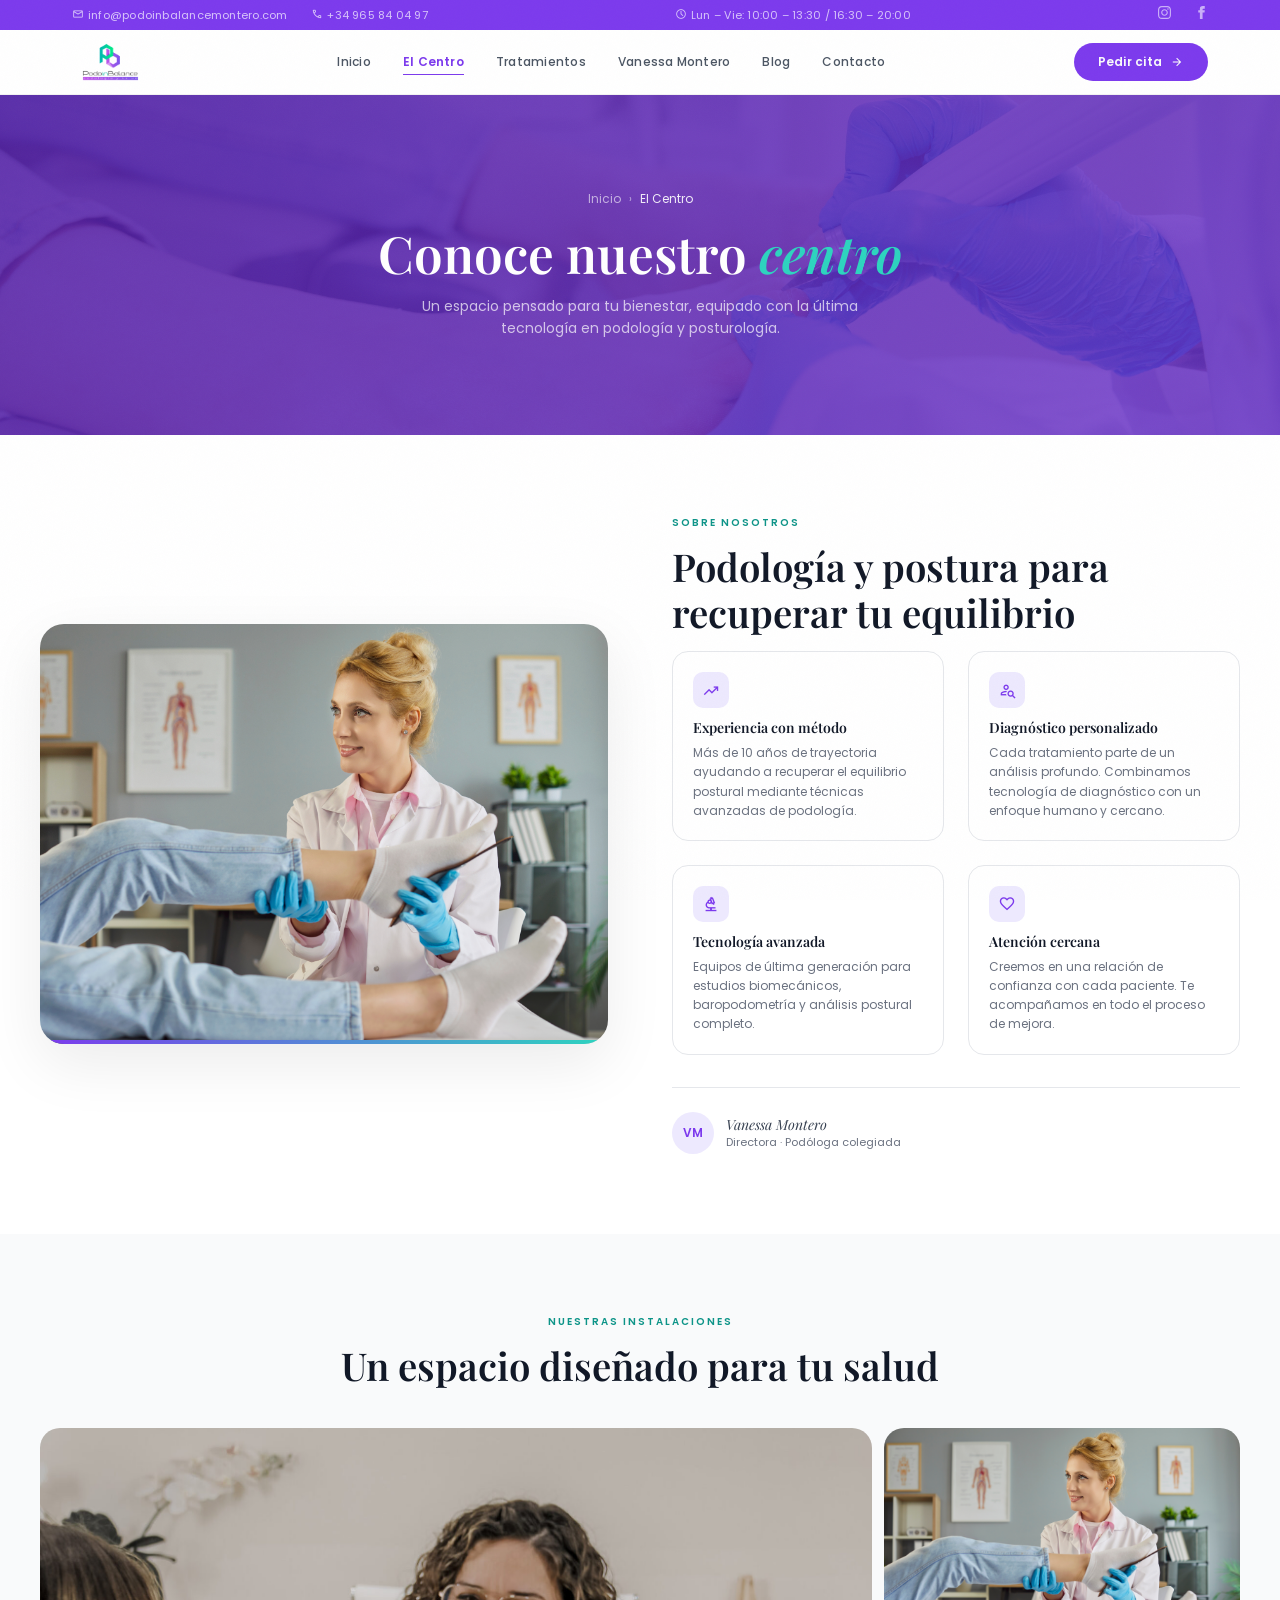
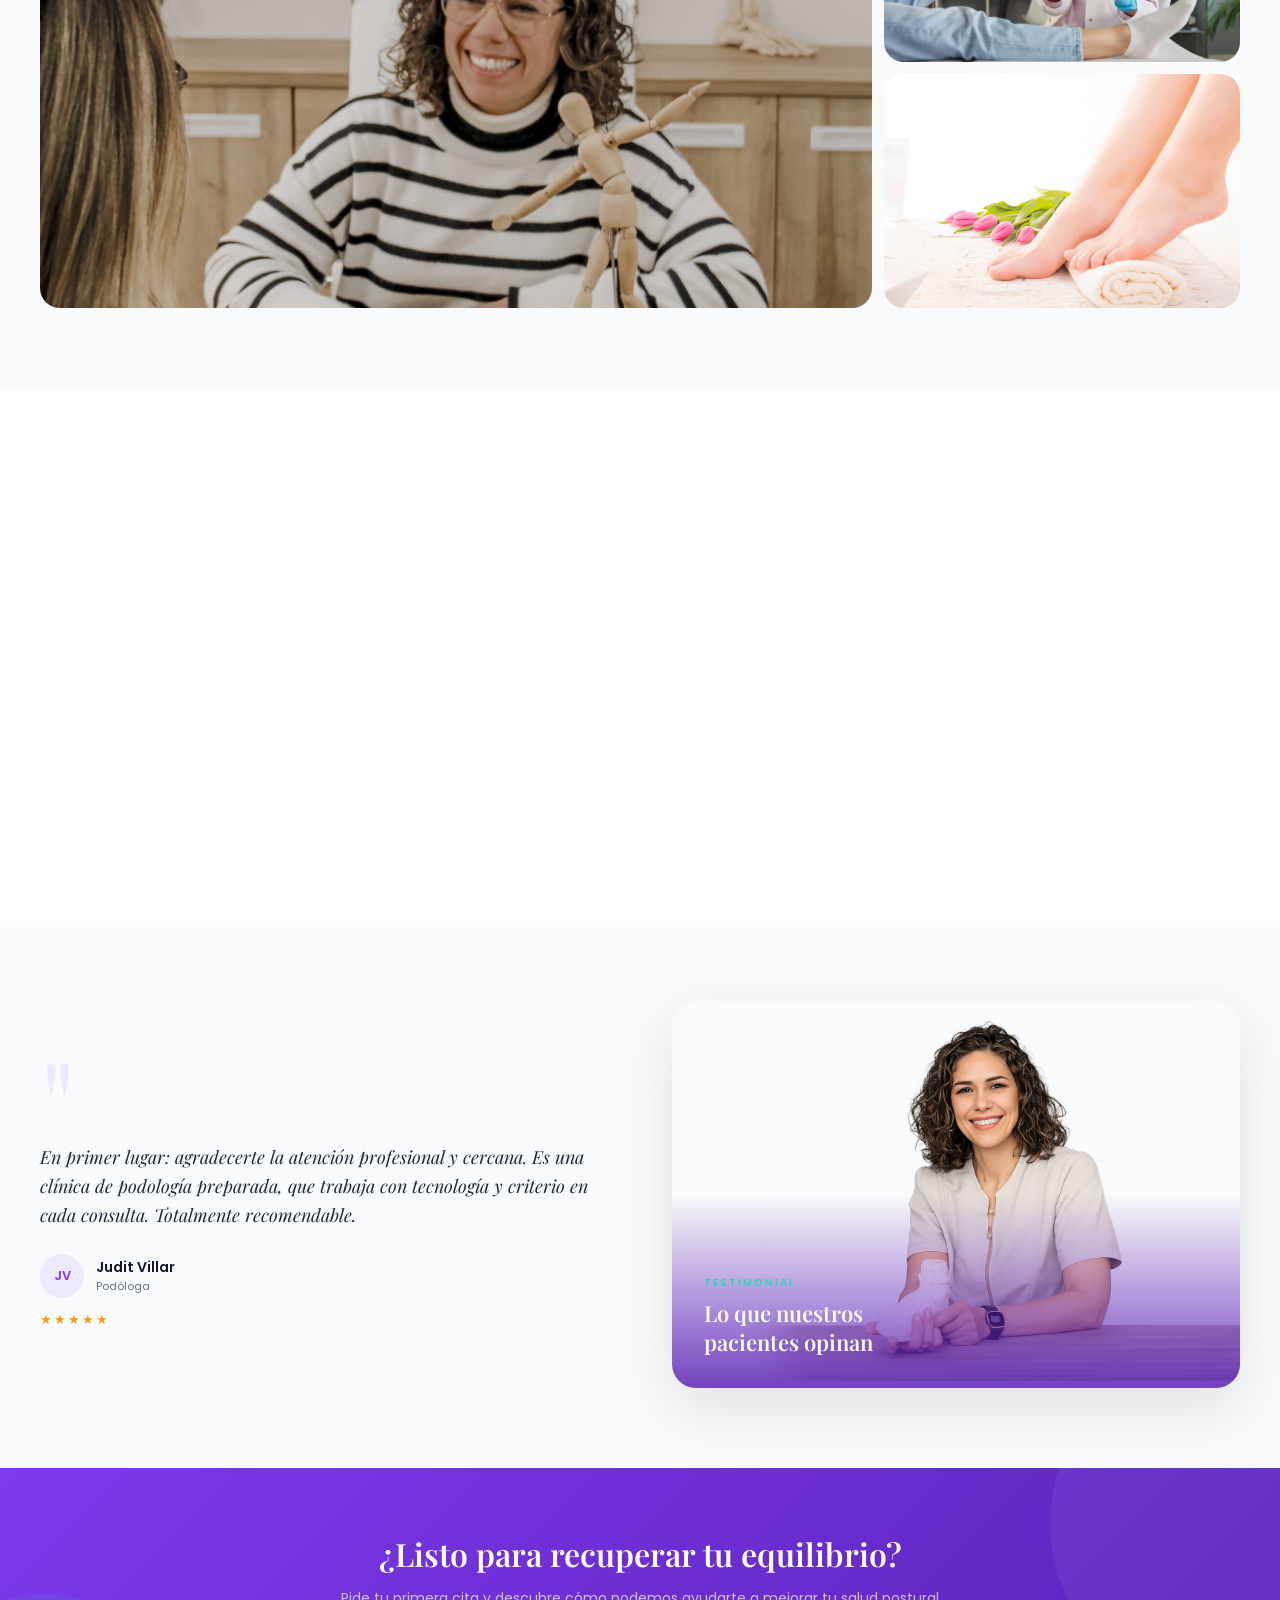
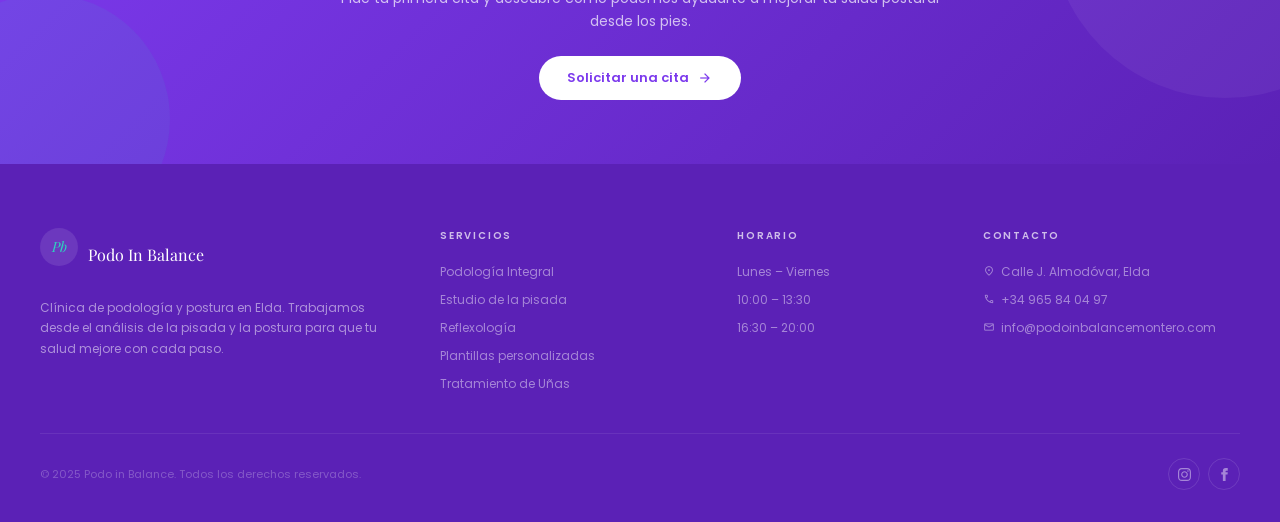
==== commit a5a1d8d3: "feat: rebuild index y el-centro con imágenes reales del Figma - index.html: todas las imágenes de im" ====
--- a/el-centro.html
+++ b/el-centro.html
@@ -734,11 +734,7 @@
 <header>
   <div class="inner">
     <a href="index.html" class="logo">
-      <div class="logo-mark">Pb</div>
-      <div class="logo-text">
-        <span>Podo in Balance</span>
-        <span>Podología Postural</span>
-      </div>
+      <img src="imagenesParaReplicar/indexHtml/d31e9721085b9701161cdb40da93dcbd33c33857.png" alt="Podo in Balance" style="height:50px;"/>
     </a>
     <nav>
       <a href="index.html">Inicio</a>
@@ -769,7 +765,7 @@
 
 <!-- HERO BANNER -->
 <section class="hero-banner">
-  <div class="bg" style="background-image:url('https://lh3.googleusercontent.com/aida-public/[base64]')"></div>
+  <div class="bg" style="background-image:url('imagenesParaReplicar/elCentroHtml/3f87bf7f923da5ed4d8c332e336b55750e6a1d06.jpg')"></div>
   <div class="overlay"></div>
   <div class="content anim-fade-up">
     <div class="breadcrumb">
@@ -786,7 +782,7 @@
 <section class="about">
   <div class="inner">
     <div class="about-img reveal">
-      <img src="https://lh3.googleusercontent.com/aida-public/[base64]"
+      <img src="imagenesParaReplicar/elCentroHtml/b0e8bce5a465cbb3f84ed86be11917b25e9f4001.jpg"
         alt="Tratamiento podológico"/>
       <div class="accent-bar"></div>
     </div>
@@ -835,17 +831,17 @@
     </div>
     <div class="gallery-grid">
       <div class="gallery-item gallery-main reveal">
-        <img src="https://lh3.googleusercontent.com/aida-public/[base64]"
+        <img src="imagenesParaReplicar/elCentroHtml/005435a0c0dcb7cbbe23eaa6ecbdce0762480beb.jpg"
           alt="Instalación principal"/>
         <div class="label"><span>Sala de consulta principal</span></div>
       </div>
       <div class="gallery-item reveal">
-        <img src="https://lh3.googleusercontent.com/aida-public/[base64]"
+        <img src="imagenesParaReplicar/elCentroHtml/b0e8bce5a465cbb3f84ed86be11917b25e9f4001.jpg"
           alt="Sala de tratamiento"/>
         <div class="label"><span>Sala de tratamiento</span></div>
       </div>
       <div class="gallery-item reveal">
-        <img src="https://lh3.googleusercontent.com/aida-public/[base64]"
+        <img src="imagenesParaReplicar/elCentroHtml/a27e8587ad5986781839fa4ee33619b27ee2cbc6.jpg"
           alt="Equipamiento"/>
         <div class="label"><span>Equipamiento especializado</span></div>
       </div>
@@ -896,8 +892,8 @@
       <div class="stars" style="margin-top:12px">★★★★★</div>
     </div>
     <div class="testimonial-img reveal">
-      <img src="https://lh3.googleusercontent.com/aida-public/[base64]"
-        alt="Pacientes satisfechos"/>
+      <img src="imagenesParaReplicar/elCentroHtml/61eb0764510aa93a25b6ab62a0b7537f567b3bc1.png"
+        alt="Vanesa Montero"/>
       <div class="overlay-text">
         <span class="tag">Testimonial</span>
         <h3>Lo que nuestros<br>pacientes opinan</h3>
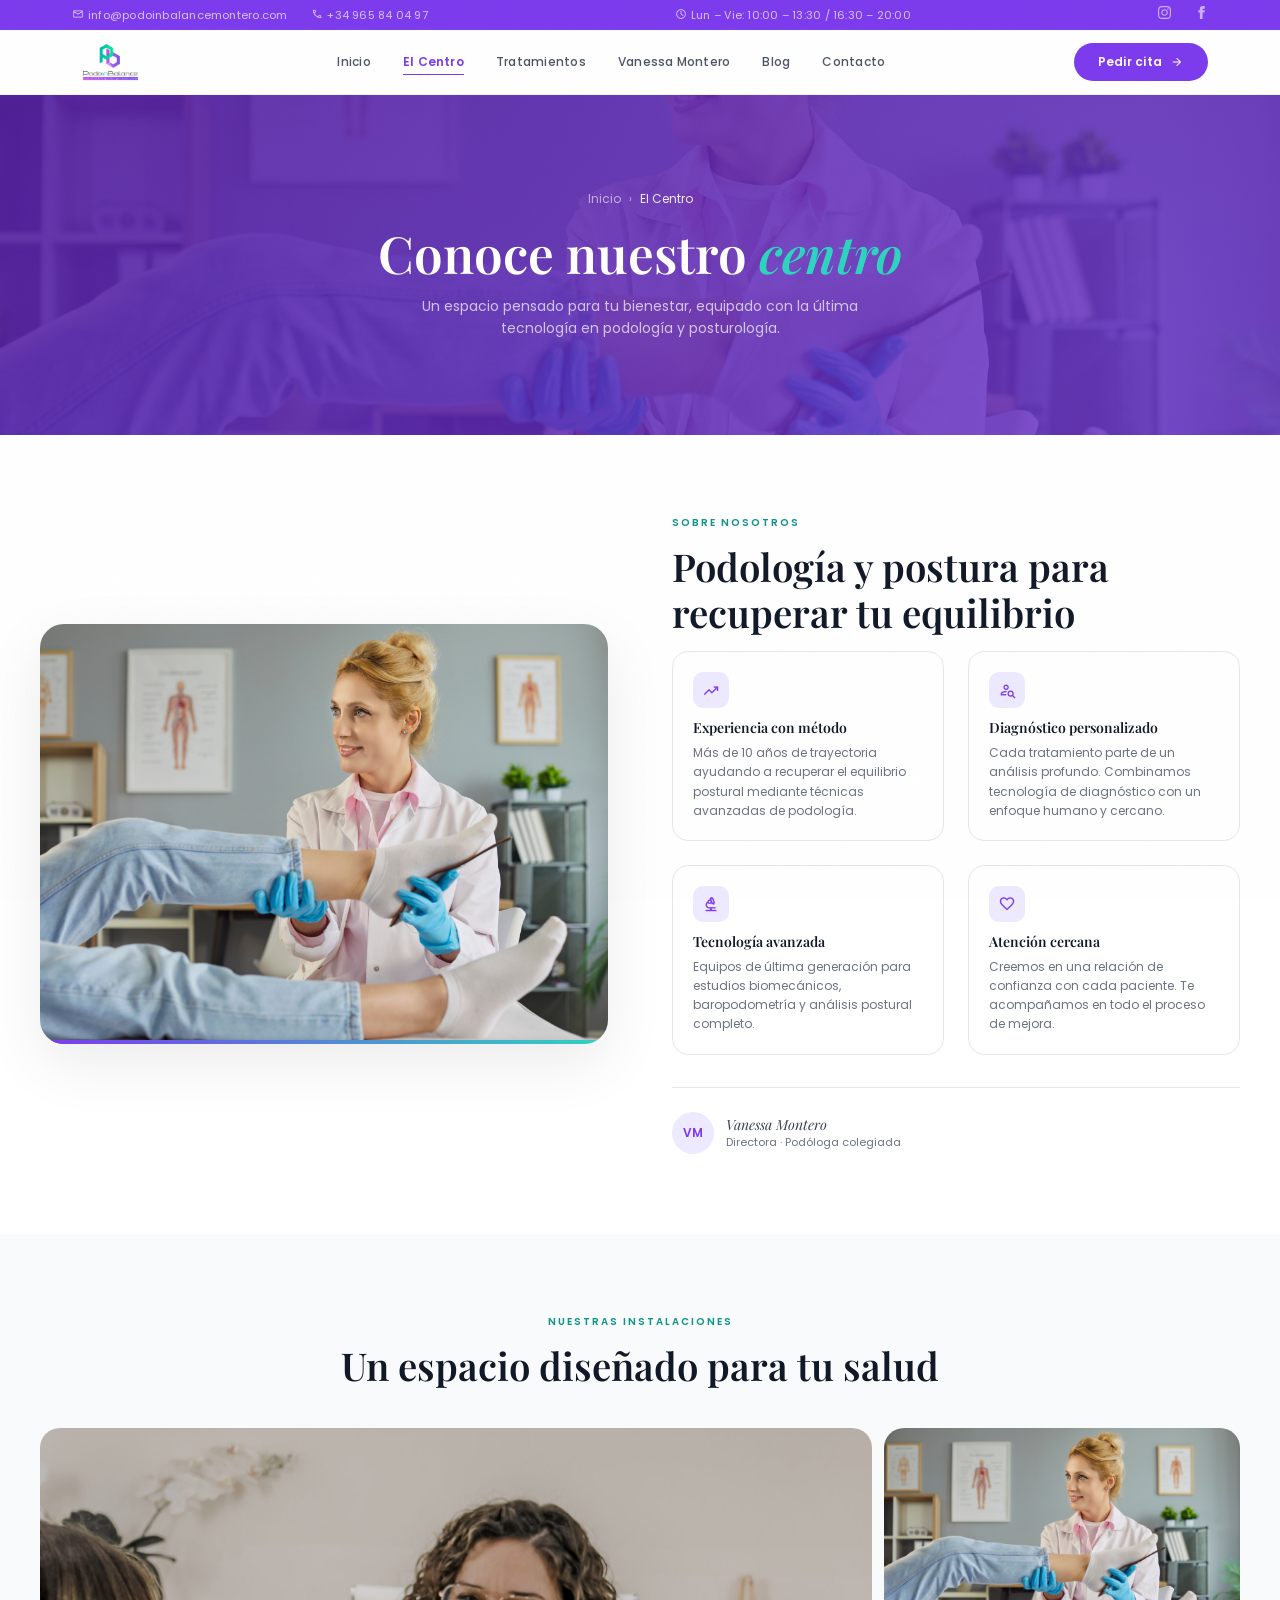
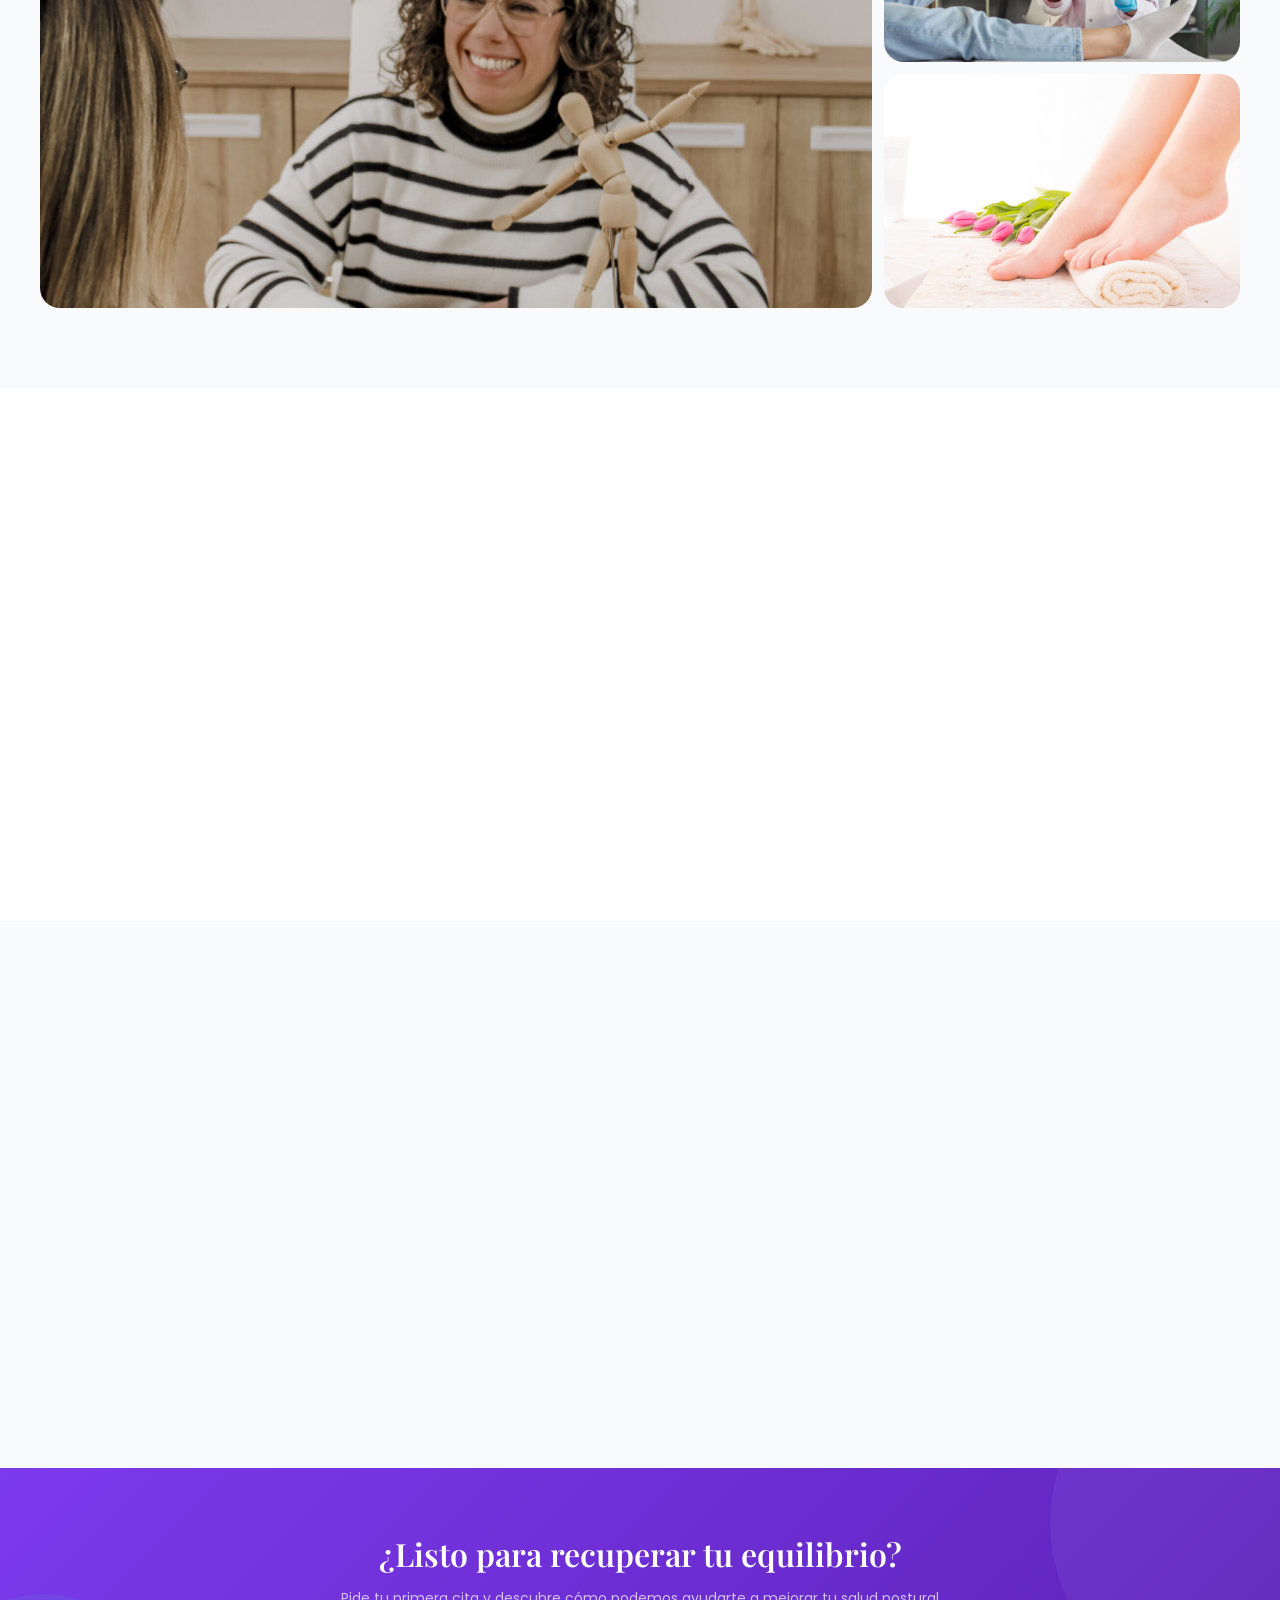
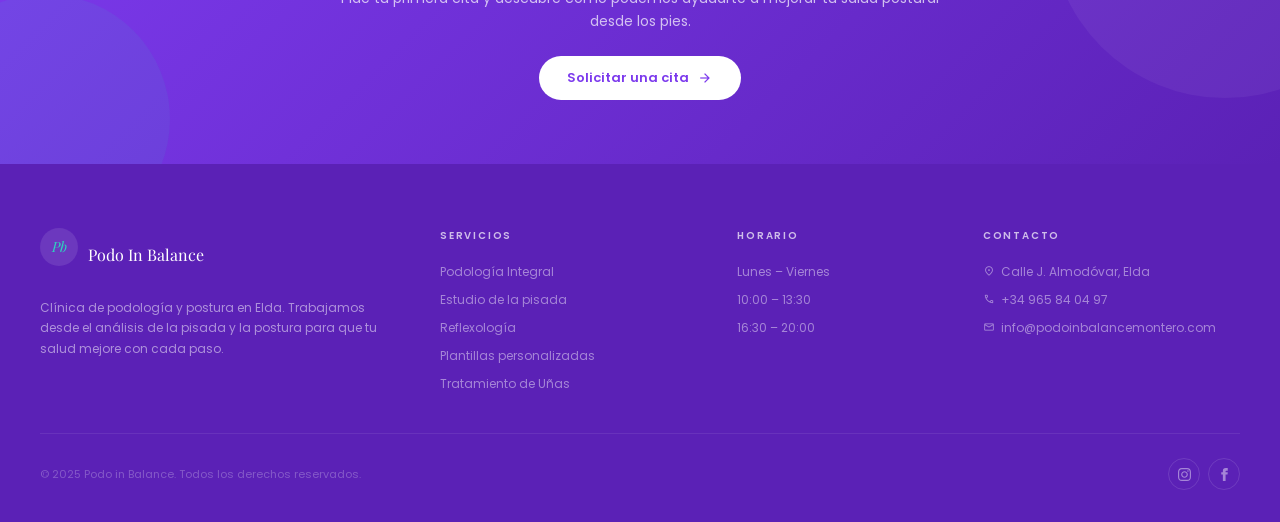
==== commit ac2c2c29: "fix: usar foto clínica como fondo del hero de El Centro Co-Authored-By: Claude Opus 4.6 <noreply@ant" ====
--- a/el-centro.html
+++ b/el-centro.html
@@ -765,7 +765,7 @@
 
 <!-- HERO BANNER -->
 <section class="hero-banner">
-  <div class="bg" style="background-image:url('imagenesParaReplicar/elCentroHtml/3f87bf7f923da5ed4d8c332e336b55750e6a1d06.jpg')"></div>
+  <div class="bg" style="background-image:url('imagenesParaReplicar/elCentroHtml/b0e8bce5a465cbb3f84ed86be11917b25e9f4001.jpg')"></div>
   <div class="overlay"></div>
   <div class="content anim-fade-up">
     <div class="breadcrumb">
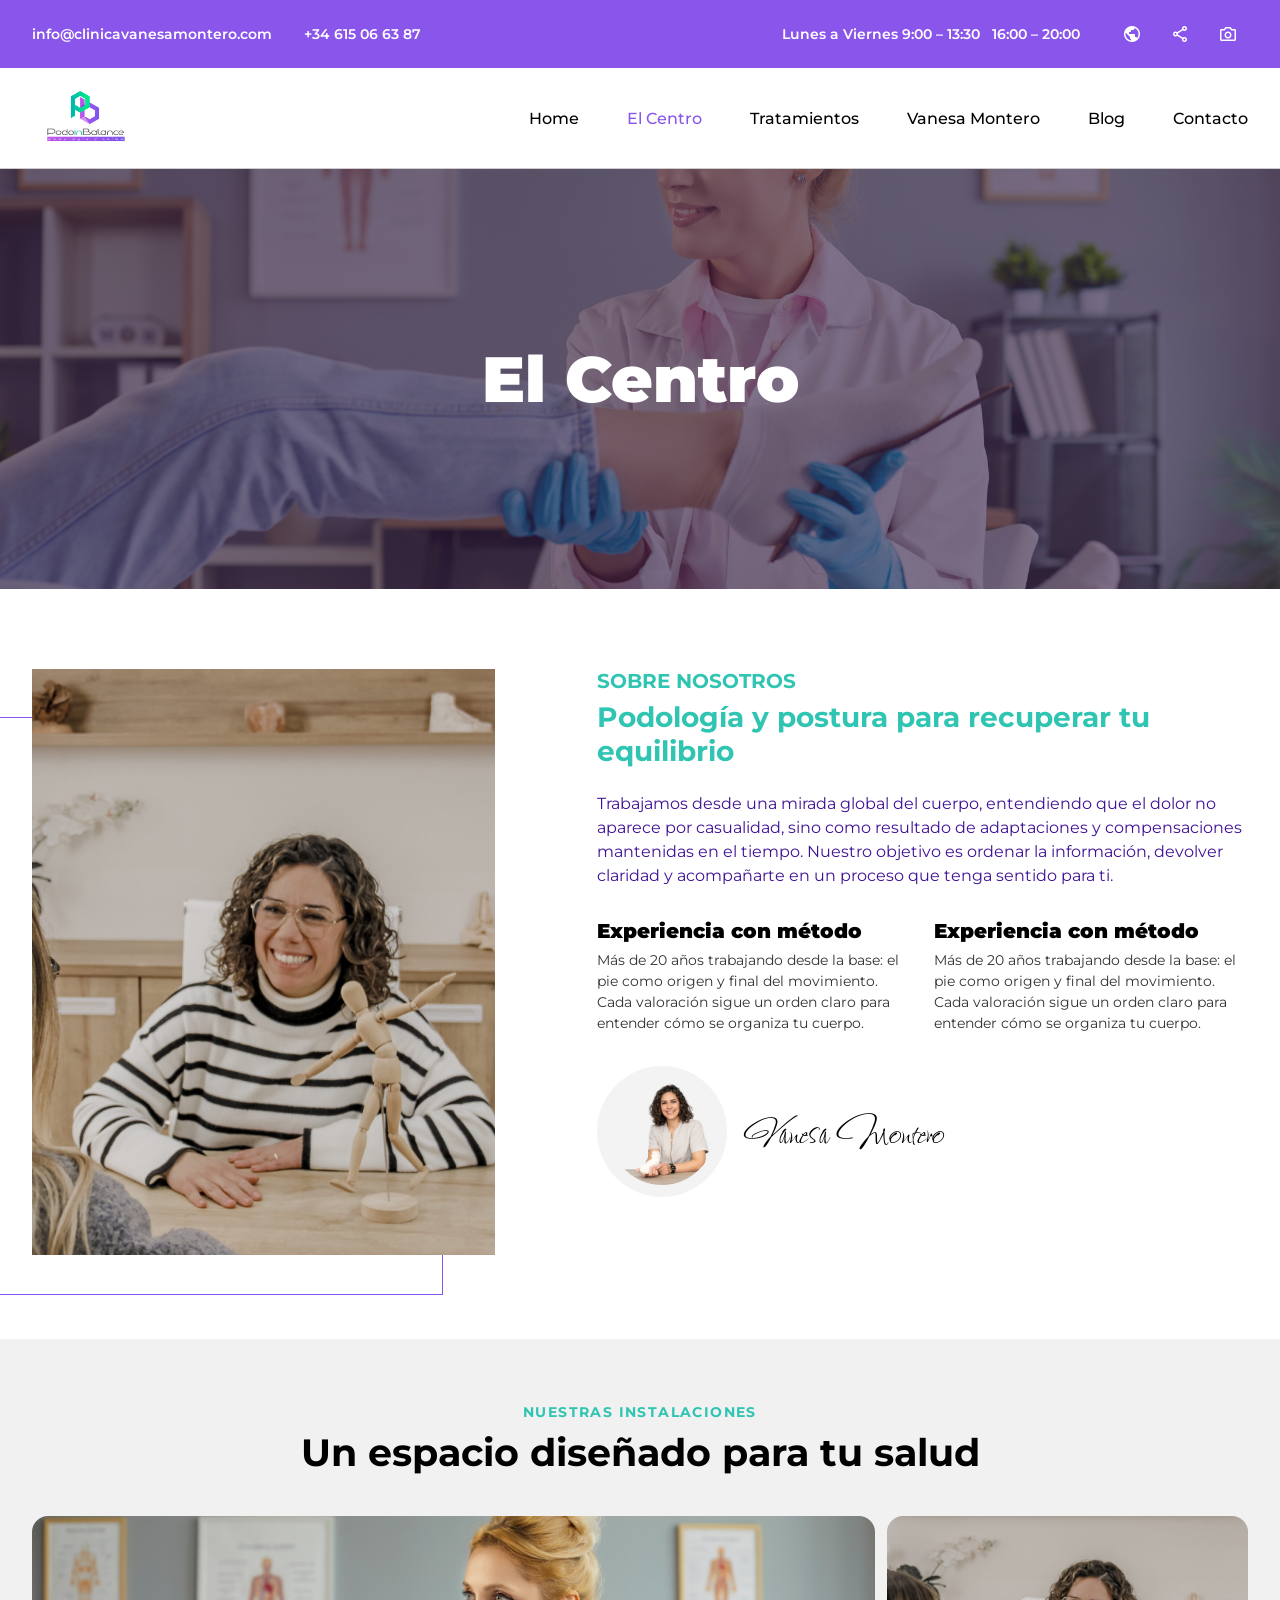
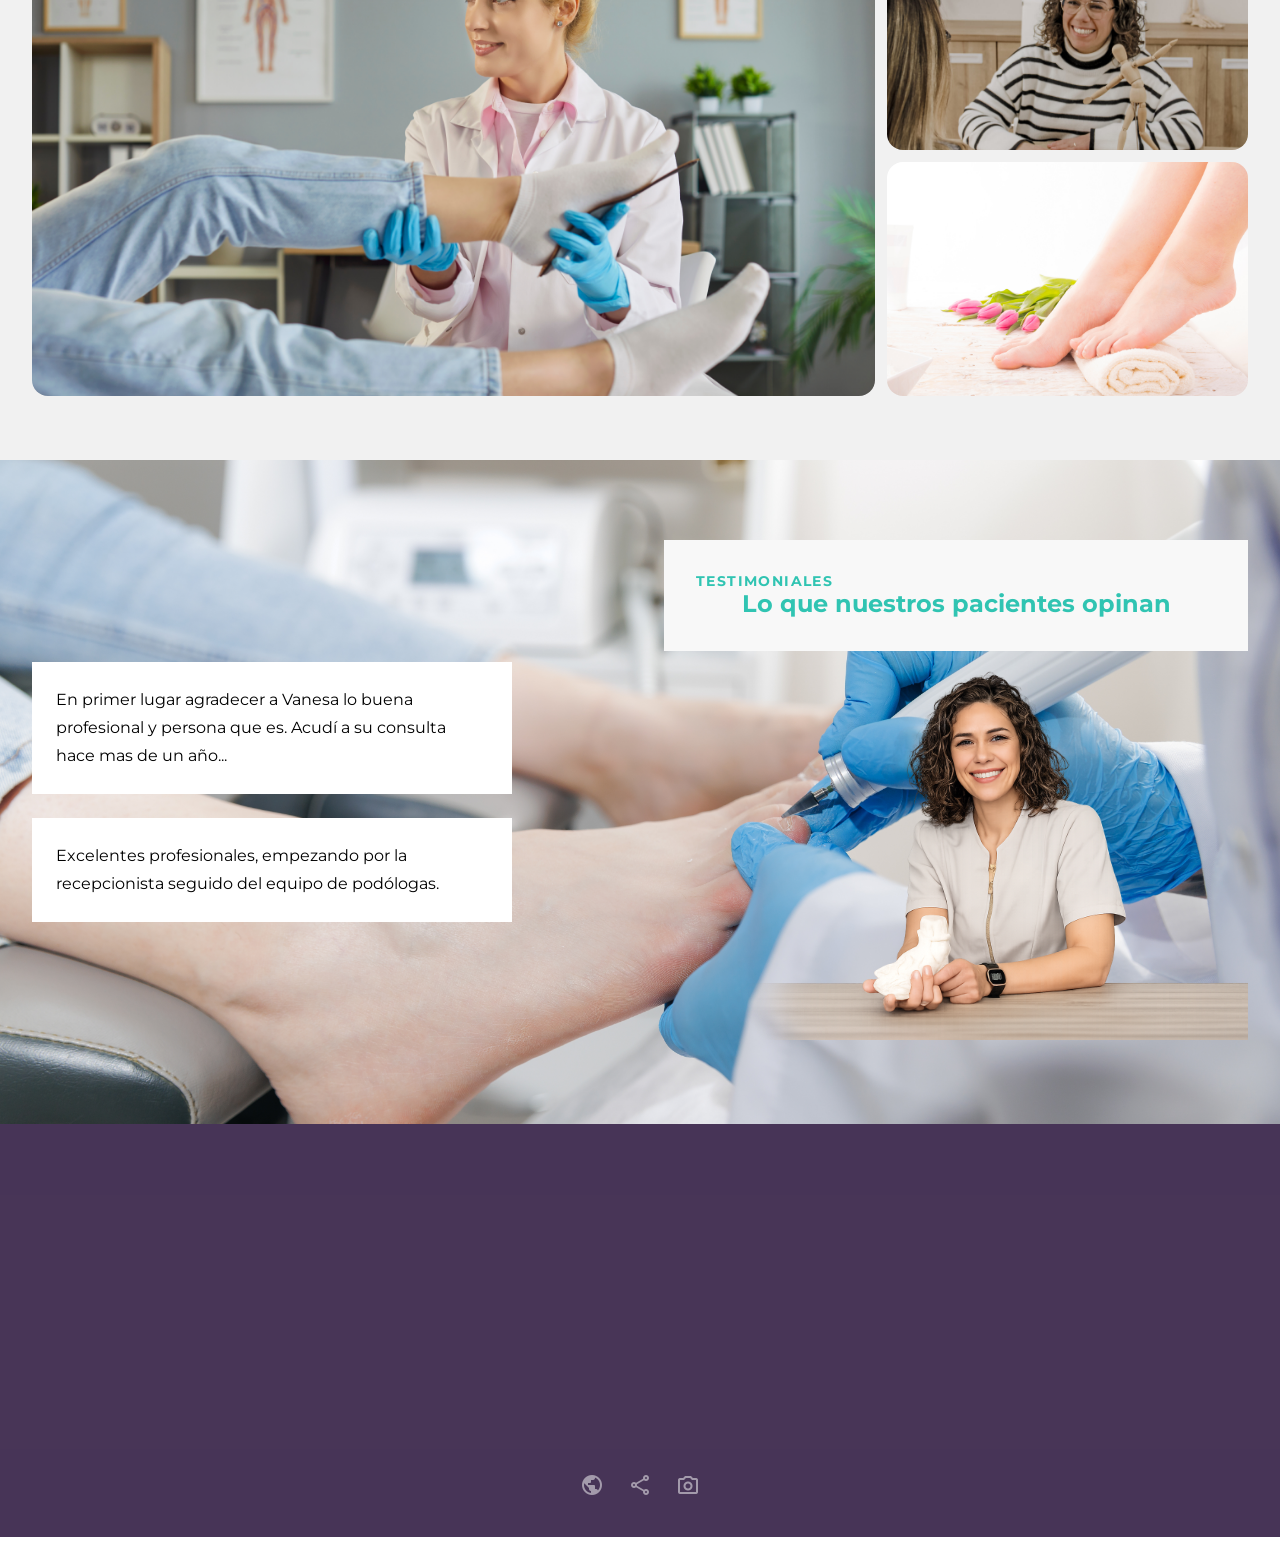
==== commit a0ceebfe: "feat: rebuild completo de el-centro.html desde Figma CSS - Top bar púrpura con email, teléfono, hora" ====
--- a/el-centro.html
+++ b/el-centro.html
@@ -4,708 +4,131 @@
 <meta charset="utf-8"/>
 <meta content="width=device-width, initial-scale=1.0" name="viewport"/>
 <title>El Centro | Podo in Balance</title>
-<link href="https://fonts.googleapis.com/css2?family=Playfair+Display:ital,wght@0,400;0,500;0,600;0,700;1,400;1,500&family=Poppins:wght@300;400;500;600;700;800&display=swap" rel="stylesheet"/>
+<link href="https://fonts.googleapis.com/css2?family=Montserrat:ital,wght@0,400;0,500;0,600;0,700;0,900;1,400&family=Sassy+Frass&display=swap" rel="stylesheet"/>
 <link href="https://fonts.googleapis.com/css2?family=Material+Symbols+Outlined:wght,FILL@100..700,0..1&display=swap" rel="stylesheet"/>
+<link href="https://unpkg.com/aos@2.3.1/dist/aos.css" rel="stylesheet"/>
 <style>
   :root {
-    --purple: #7C3AED;
-    --purple-dark: #5B21B6;
-    --purple-light: #A78BFA;
-    --purple-bg: #EDE9FE;
-    --teal: #2DD4BF;
-    --teal-dark: #0D9488;
+    --purple: #8A55EB;
+    --teal: #30C4B2;
+    --dark: #341F45;
+    --black: #000000;
     --white: #FFFFFF;
-    --gray-50: #F9FAFB;
-    --gray-100: #F3F4F6;
-    --gray-200: #E5E7EB;
-    --gray-300: #D1D5DB;
-    --gray-500: #6B7280;
-    --gray-600: #4B5563;
-    --gray-700: #374151;
-    --gray-800: #1F2937;
-    --gray-900: #111827;
+    --gray-bg: #F8F8F8;
   }
-
-  * { margin: 0; padding: 0; box-sizing: border-box; }
-
-  body {
-    font-family: 'Poppins', sans-serif;
-    color: var(--gray-800);
-    background: var(--white);
-    overflow-x: hidden;
-    -webkit-font-smoothing: antialiased;
+  * { margin:0; padding:0; box-sizing:border-box; }
+  body { font-family:'Montserrat',sans-serif; color:var(--black); background:var(--white); overflow-x:hidden; }
+  a { text-decoration:none; color:inherit; }
+  img { max-width:100%; }
+
+  /* ── Top Bar ── */
+  .top-bar { background:var(--purple); color:var(--white); padding:14px 2rem; font-size:14px; font-weight:600; }
+  .top-bar-inner { max-width:1400px; margin:0 auto; display:flex; justify-content:space-between; align-items:center; flex-wrap:wrap; gap:1rem; }
+  .top-bar a { color:var(--white); }
+  .top-bar-left { display:flex; gap:2rem; align-items:center; }
+  .top-bar-right { display:flex; gap:2rem; align-items:center; }
+  .top-bar-social { display:flex; gap:8px; }
+  .top-bar-social a { width:40px; height:40px; display:flex; align-items:center; justify-content:center; border-radius:4px; }
+  .top-bar-social .material-symbols-outlined { font-size:20px; color:var(--white); }
+
+  /* ── Header ── */
+  .header { position:sticky; top:0; z-index:100; background:var(--white); border-bottom:1px solid rgba(0,0,0,0.2); }
+  .header-inner { max-width:1400px; margin:0 auto; display:flex; align-items:center; justify-content:space-between; height:100px; padding:0 2rem; }
+  .logo img { height:70px; }
+  .nav-links { display:flex; gap:48px; }
+  .nav-links a { font-size:16px; font-weight:500; transition:color 0.2s; }
+  .nav-links a:hover, .nav-links a.active { color:var(--purple); }
+  .menu-toggle { display:none; background:none; border:none; cursor:pointer; }
+  .menu-toggle span { display:block; width:28px; height:2px; background:var(--black); margin:6px 0; }
+
+  /* ── Hero Banner ── */
+  .hero-banner { position:relative; height:420px; display:flex; align-items:center; justify-content:center; overflow:hidden; }
+  .hero-banner-bg { position:absolute; inset:0; z-index:0; }
+  .hero-banner-bg img { width:100%; height:100%; object-fit:cover; }
+  .hero-banner-overlay { position:absolute; inset:0; background:rgba(52,31,69,0.6); z-index:1; }
+  .hero-banner h1 { position:relative; z-index:2; font-size:clamp(2.5rem,5vw,64px); font-weight:900; color:var(--white); line-height:1; }
+
+  /* ── About ── */
+  .about { padding:5rem 2rem; }
+  .about-inner { max-width:1400px; margin:0 auto; display:grid; grid-template-columns:1fr 1.3fr; gap:4rem; align-items:start; }
+  .about-photo { position:relative; }
+  .about-photo img { width:100%; max-width:463px; height:586px; object-fit:cover; position:relative; z-index:2; }
+  .about-photo-border { position:absolute; top:48px; left:-40px; width:451px; height:578px; border:1px solid var(--purple); z-index:1; }
+  .about-content { }
+  .about-tag { color:var(--teal); font-size:20px; font-weight:700; line-height:1.2; margin-bottom:0.5rem; }
+  .about-title { color:var(--teal); font-size:28px; font-weight:700; line-height:1.2; margin-bottom:1.5rem; }
+  .about-text { font-size:16px; line-height:1.5; color:#3F1195; margin-bottom:2rem; }
+  .about-features { display:grid; grid-template-columns:1fr 1fr; gap:1.5rem; margin-bottom:2rem; }
+  .about-feature h4 { font-size:20px; font-weight:900; line-height:1.1; margin-bottom:0.5rem; }
+  .about-feature p { font-size:14px; line-height:1.5; color:#333; }
+  .about-signature { display:flex; align-items:center; gap:1rem; margin-top:2rem; }
+  .about-avatar { width:130px; height:131px; border-radius:50%; background:rgba(217,217,217,0.31); display:flex; align-items:center; justify-content:center; }
+  .about-avatar img { width:106px; height:107px; border-radius:50%; object-fit:cover; }
+  .about-signature-name { font-family:'Sassy Frass',cursive; font-size:45px; line-height:50px; }
+
+  /* ── Gallery Section ── */
+  .gallery-section { padding:4rem 2rem; background:rgba(217,217,217,0.37); }
+  .gallery-inner { max-width:1400px; margin:0 auto; }
+  .gallery-header { text-align:center; margin-bottom:2.5rem; }
+  .gallery-header small { display:block; color:var(--teal); font-size:14px; font-weight:700; text-transform:uppercase; letter-spacing:0.1em; margin-bottom:0.5rem; }
+  .gallery-header h2 { font-size:clamp(1.8rem,3vw,2.5rem); font-weight:700; }
+  .gallery-grid { display:grid; grid-template-columns:1.4fr 0.6fr; grid-template-rows:1fr 1fr; gap:12px; height:480px; }
+  .gallery-item { border-radius:16px; overflow:hidden; position:relative; }
+  .gallery-item img { width:100%; height:100%; object-fit:cover; transition:transform 0.5s; }
+  .gallery-item:hover img { transform:scale(1.05); }
+  .gallery-main { grid-row:1/3; }
+  .gallery-label { position:absolute; bottom:0; left:0; right:0; padding:1rem; background:linear-gradient(to top,rgba(0,0,0,0.6),transparent); color:var(--white); font-size:13px; font-weight:600; opacity:0; transition:opacity 0.3s; }
+  .gallery-item:hover .gallery-label { opacity:1; }
+
+  /* ── Testimonials ── */
+  .testimonials { position:relative; padding:5rem 2rem; min-height:650px; }
+  .testimonials-bg { position:absolute; inset:0; z-index:0; }
+  .testimonials-bg img { width:100%; height:100%; object-fit:cover; }
+  .testimonials-inner { position:relative; z-index:2; max-width:1400px; margin:0 auto; display:grid; grid-template-columns:1fr 1fr; gap:3rem; align-items:center; }
+  .testimonials-left { display:flex; flex-direction:column; gap:1.5rem; }
+  .testimonial-card { background:var(--white); padding:1.5rem; font-size:16px; line-height:1.75; max-width:480px; }
+  .testimonials-right { position:relative; }
+  .testimonials-right-header { background:var(--gray-bg); padding:2rem; margin-bottom:0; }
+  .testimonials-right-header small { display:block; color:var(--teal); font-size:14px; font-weight:700; text-transform:uppercase; letter-spacing:0.1em; }
+  .testimonials-right-header h2 { font-size:24px; font-weight:700; color:var(--teal); text-align:center; line-height:1.2; }
+  .testimonials-right-img { text-align:center; }
+  .testimonials-right-img img { max-height:500px; object-fit:contain; }
+
+  /* ── Footer ── */
+  .footer { position:relative; padding:4rem 2rem 2rem; color:var(--white); }
+  .footer-bg { position:absolute; inset:0; z-index:0; background:rgba(52,31,69,0.9); }
+  .footer-bg img { width:100%; height:100%; object-fit:cover; position:absolute; inset:0; z-index:-1; }
+  .footer-inner { position:relative; z-index:2; max-width:1400px; margin:0 auto; }
+  .footer-grid { display:grid; grid-template-columns:1.5fr 1fr 1fr 1.2fr; gap:2rem; padding-bottom:2rem; border-bottom:1px solid rgba(255,255,255,0.3); }
+  .footer-grid h4 { font-size:20px; font-weight:900; margin-bottom:1rem; }
+  .footer-grid p, .footer-grid li { font-size:15px; line-height:2; font-weight:400; }
+  .footer-grid ul { list-style:none; }
+  .footer-bottom { padding-top:1.5rem; display:flex; justify-content:center; gap:8px; }
+  .footer-social { width:40px; height:40px; display:flex; align-items:center; justify-content:center; border-radius:4px; }
+  .footer-social .material-symbols-outlined { color:rgba(255,255,255,0.5); font-size:24px; }
+
+  /* ── Mobile ── */
+  .mobile-nav { display:none; flex-direction:column; padding:1rem 2rem; border-top:1px solid rgba(0,0,0,0.1); background:var(--white); }
+  .mobile-nav.open { display:flex; }
+  .mobile-nav a { padding:0.75rem 0; font-size:16px; font-weight:500; border-bottom:1px solid rgba(0,0,0,0.05); }
+
+  @media(max-width:1024px) {
+    .about-inner { grid-template-columns:1fr; }
+    .about-photo-border { display:none; }
+    .about-features { grid-template-columns:1fr; }
+    .gallery-grid { grid-template-columns:1fr; grid-template-rows:auto; height:auto; }
+    .gallery-main { grid-row:auto; }
+    .gallery-item img { height:250px; }
+    .testimonials-inner { grid-template-columns:1fr; }
+    .footer-grid { grid-template-columns:1fr 1fr; }
   }
-
-  h1, h2, h3, h4 { font-family: 'Playfair Display', serif; font-weight: 600; }
-
-  /* ── Subtle grain overlay ── */
-  body::before {
-    content: '';
-    position: fixed;
-    inset: 0;
-    pointer-events: none;
-    z-index: 9999;
-    opacity: 0.025;
-    background-image: url("data:image/svg+xml,%3Csvg viewBox='0 0 256 256' xmlns='http://www.w3.org/2000/svg'%3E%3Cfilter id='n'%3E%3CfeTurbulence type='fractalNoise' baseFrequency='0.85' numOctaves='4' stitchTiles='stitch'/%3E%3C/filter%3E%3Crect width='100%25' height='100%25' filter='url(%23n)'/%3E%3C/svg%3E");
-    background-size: 200px;
-  }
-
-  /* ── Animations ── */
-  @keyframes fadeUp {
-    from { opacity: 0; transform: translateY(30px); }
-    to   { opacity: 1; transform: translateY(0); }
-  }
-  @keyframes scaleIn {
-    from { opacity: 0; transform: scale(0.92); }
-    to   { opacity: 1; transform: scale(1); }
-  }
-  @keyframes float {
-    0%, 100% { transform: translateY(0); }
-    50% { transform: translateY(-8px); }
-  }
-
-  .anim-fade-up { animation: fadeUp 0.8s ease-out both; }
-  .anim-scale   { animation: scaleIn 0.8s ease-out both; }
-  .d1 { animation-delay: 0.1s; }
-  .d2 { animation-delay: 0.2s; }
-  .d3 { animation-delay: 0.35s; }
-  .d4 { animation-delay: 0.5s; }
-
-  /* ── Top bar ── */
-  .top-bar {
-    background: var(--purple);
-    color: rgba(255,255,255,0.7);
-    font-size: 11px;
-    padding: 6px 0;
-    letter-spacing: 0.02em;
-  }
-  .top-bar a { color: rgba(255,255,255,0.7); text-decoration: none; transition: color 0.2s; }
-  .top-bar a:hover { color: #fff; }
-  .top-bar .inner {
-    max-width: 1200px;
-    margin: 0 auto;
-    padding: 0 2rem;
-    display: flex;
-    justify-content: space-between;
-    align-items: center;
-    gap: 1rem;
-  }
-  .top-bar .left, .top-bar .right { display: flex; gap: 1.5rem; align-items: center; }
-  .top-bar .material-symbols-outlined { font-size: 12px; vertical-align: -1px; margin-right: 4px; }
-
-  @media (max-width: 768px) {
-    .top-bar { display: none; }
-  }
-
-  /* ── Header ── */
-  header {
-    background: var(--white);
-    position: sticky;
-    top: 0;
-    z-index: 100;
-    border-bottom: 1px solid rgba(0,0,0,0.05);
-    backdrop-filter: blur(12px);
-  }
-  header .inner {
-    max-width: 1200px;
-    margin: 0 auto;
-    padding: 0 2rem;
-    height: 64px;
-    display: flex;
-    align-items: center;
-    justify-content: space-between;
-  }
-
-  .logo {
-    display: flex;
-    align-items: center;
-    gap: 10px;
-    text-decoration: none;
-  }
-  .logo-mark {
-    width: 38px;
-    height: 38px;
-    background: var(--purple);
-    border-radius: 50%;
-    display: flex;
-    align-items: center;
-    justify-content: center;
-    color: var(--teal);
-    font-family: 'Playfair Display', serif;
-    font-size: 14px;
-    font-style: italic;
-    transition: transform 0.3s ease;
-  }
-  .logo:hover .logo-mark { transform: rotate(-8deg) scale(1.05); }
-  .logo-text { line-height: 1.1; }
-  .logo-text span:first-child { font-family: 'Playfair Display', serif; font-size: 14px; color: var(--purple); display: block; }
-  .logo-text span:last-child { font-size: 9px; color: var(--gray-500); letter-spacing: 0.15em; text-transform: uppercase; }
-
-  nav { display: flex; align-items: center; gap: 2rem; }
-  nav a {
-    font-size: 12px;
-    font-weight: 500;
-    color: var(--gray-600);
-    text-decoration: none;
-    position: relative;
-    transition: color 0.2s;
-    letter-spacing: 0.02em;
-  }
-  nav a::after {
-    content: '';
-    position: absolute;
-    bottom: -4px;
-    left: 0;
-    width: 0;
-    height: 1.5px;
-    background: var(--purple);
-    transition: width 0.3s ease;
-  }
-  nav a:hover { color: var(--purple); }
-  nav a:hover::after { width: 100%; }
-  nav a.active { color: var(--purple); font-weight: 600; }
-  nav a.active::after { width: 100%; }
-
-  .cta-btn {
-    display: inline-flex;
-    align-items: center;
-    gap: 8px;
-    background: var(--purple);
-    color: var(--gray-50);
-    font-size: 12px;
-    font-weight: 600;
-    padding: 10px 24px;
-    border-radius: 100px;
-    text-decoration: none;
-    letter-spacing: 0.02em;
-    transition: all 0.3s ease;
-    border: none;
-    cursor: pointer;
-  }
-  .cta-btn:hover { background: var(--purple-dark); transform: translateY(-1px); box-shadow: 0 6px 24px rgba(124,58,237,0.25); }
-  .cta-btn .material-symbols-outlined { font-size: 14px; transition: transform 0.2s; }
-  .cta-btn:hover .material-symbols-outlined { transform: translateX(3px); }
-
-  .menu-toggle {
-    display: none;
-    background: none;
-    border: none;
-    cursor: pointer;
-    color: var(--purple);
-  }
-  .mobile-nav {
-    display: none;
-    flex-direction: column;
-    padding: 1rem 2rem 1.5rem;
-    border-top: 1px solid rgba(0,0,0,0.05);
-    background: var(--white);
-  }
-  .mobile-nav.open { display: flex; }
-  .mobile-nav a {
-    padding: 0.75rem 0;
-    font-size: 14px;
-    font-weight: 500;
-    color: var(--gray-600);
-    text-decoration: none;
-    border-bottom: 1px solid rgba(0,0,0,0.04);
-  }
-  .mobile-nav a.active { color: var(--purple); font-weight: 600; }
-
-  @media (max-width: 768px) {
-    nav, .header-cta { display: none !important; }
-    .menu-toggle { display: block; }
-  }
-
-  /* ── Section helpers ── */
-  .section-tag {
-    font-size: 10px;
-    font-weight: 600;
-    text-transform: uppercase;
-    letter-spacing: 0.2em;
-    color: var(--teal-dark);
-    margin-bottom: 0.75rem;
-    display: block;
-  }
-  .section-title {
-    font-size: clamp(1.8rem, 3vw, 2.4rem);
-    color: var(--gray-900);
-    line-height: 1.2;
-    margin-bottom: 1rem;
-  }
-
-  /* ── Hero Banner ── */
-  .hero-banner {
-    position: relative;
-    height: 340px;
-    display: flex;
-    align-items: center;
-    justify-content: center;
-    overflow: hidden;
-  }
-  .hero-banner .bg {
-    position: absolute;
-    inset: 0;
-    background-size: cover;
-    background-position: center;
-    filter: brightness(0.6);
-  }
-  .hero-banner .overlay {
-    position: absolute;
-    inset: 0;
-    background: linear-gradient(135deg, rgba(91,33,182,0.8) 0%, rgba(124,58,237,0.7) 100%);
-  }
-  .hero-banner .content {
-    position: relative;
-    z-index: 2;
-    text-align: center;
-  }
-  .hero-banner .breadcrumb {
-    display: flex;
-    align-items: center;
-    justify-content: center;
-    gap: 8px;
-    margin-bottom: 1rem;
-    font-size: 12px;
-    color: rgba(255,255,255,0.6);
-  }
-  .hero-banner .breadcrumb a {
-    color: rgba(255,255,255,0.6);
-    text-decoration: none;
-    transition: color 0.2s;
-  }
-  .hero-banner .breadcrumb a:hover { color: var(--white); }
-  .hero-banner .breadcrumb .sep { font-size: 10px; }
-  .hero-banner h1 {
-    font-size: clamp(2.4rem, 4.5vw, 3.2rem);
-    color: var(--white);
-    line-height: 1.15;
-    margin-bottom: 0.75rem;
-  }
-  .hero-banner h1 em { font-style: italic; color: var(--teal); }
-  .hero-banner p {
-    font-size: 14px;
-    color: rgba(255,255,255,0.7);
-    max-width: 480px;
-    margin: 0 auto;
-    line-height: 1.6;
-  }
-
-  /* ── About section ── */
-  .about {
-    padding: 5rem 2rem;
-    background: var(--white);
-  }
-  .about .inner {
-    max-width: 1200px;
-    margin: 0 auto;
-    display: grid;
-    grid-template-columns: 1fr 1fr;
-    gap: 4rem;
-    align-items: center;
-  }
-  .about-img {
-    position: relative;
-    border-radius: 24px;
-    overflow: hidden;
-    box-shadow: 0 20px 60px rgba(0,0,0,0.08);
-  }
-  .about-img img {
-    width: 100%;
-    height: 420px;
-    object-fit: cover;
-    display: block;
-  }
-  .about-img .accent-bar {
-    position: absolute;
-    bottom: 0;
-    left: 0;
-    right: 0;
-    height: 4px;
-    background: linear-gradient(90deg, var(--purple), var(--teal));
-  }
-
-  .about-content .features-grid {
-    display: grid;
-    grid-template-columns: 1fr 1fr;
-    gap: 1.5rem;
-    margin-bottom: 2rem;
-  }
-  .about-feature {
-    padding: 1.25rem;
-    border-radius: 16px;
-    border: 1px solid var(--gray-200);
-    transition: all 0.3s ease;
-  }
-  .about-feature:hover {
-    border-color: var(--purple-light);
-    box-shadow: 0 8px 24px rgba(124,58,237,0.08);
-    transform: translateY(-2px);
-  }
-  .about-feature .icon {
-    width: 36px;
-    height: 36px;
-    border-radius: 10px;
-    background: var(--purple-bg);
-    display: flex;
-    align-items: center;
-    justify-content: center;
-    margin-bottom: 10px;
-  }
-  .about-feature .icon .material-symbols-outlined { font-size: 18px; color: var(--purple); }
-  .about-feature h4 { font-size: 14px; color: var(--gray-900); margin-bottom: 6px; }
-  .about-feature p { font-size: 12px; color: var(--gray-500); line-height: 1.6; }
-
-  .about-author {
-    display: flex;
-    align-items: center;
-    gap: 12px;
-    padding-top: 1.5rem;
-    border-top: 1px solid var(--gray-200);
-  }
-  .about-author .avatar {
-    width: 42px;
-    height: 42px;
-    border-radius: 50%;
-    background: var(--purple-bg);
-    display: flex;
-    align-items: center;
-    justify-content: center;
-    font-size: 12px;
-    font-weight: 600;
-    color: var(--purple);
-  }
-  .about-author .name { font-family: 'Playfair Display', serif; font-size: 14px; font-style: italic; color: var(--gray-700); }
-  .about-author .role { font-size: 11px; color: var(--gray-500); }
-
-  @media (max-width: 768px) {
-    .about .inner { grid-template-columns: 1fr; gap: 2rem; }
-    .about-img img { height: 280px; }
-    .about-content .features-grid { grid-template-columns: 1fr; }
-  }
-
-  /* ── Gallery ── */
-  .gallery {
-    padding: 5rem 2rem;
-    background: var(--gray-50);
-  }
-  .gallery .inner { max-width: 1200px; margin: 0 auto; }
-  .gallery-header {
-    text-align: center;
-    margin-bottom: 2.5rem;
-  }
-  .gallery-grid {
-    display: grid;
-    grid-template-columns: 1.4fr 0.6fr;
-    grid-template-rows: 1fr 1fr;
-    gap: 12px;
-    height: 480px;
-  }
-  .gallery-item {
-    border-radius: 20px;
-    overflow: hidden;
-    position: relative;
-    cursor: pointer;
-  }
-  .gallery-item img {
-    width: 100%;
-    height: 100%;
-    object-fit: cover;
-    transition: transform 0.6s cubic-bezier(0.22,1,0.36,1);
-  }
-  .gallery-item:hover img { transform: scale(1.05); }
-  .gallery-item .label {
-    position: absolute;
-    bottom: 0;
-    left: 0;
-    right: 0;
-    padding: 1rem 1.25rem;
-    background: linear-gradient(to top, rgba(0,0,0,0.6) 0%, transparent 100%);
-    opacity: 0;
-    transform: translateY(8px);
-    transition: all 0.3s ease;
-  }
-  .gallery-item:hover .label { opacity: 1; transform: translateY(0); }
-  .gallery-item .label span {
-    font-size: 12px;
-    font-weight: 600;
-    color: white;
-  }
-  .gallery-main { grid-row: 1 / 3; }
-
-  @media (max-width: 768px) {
-    .gallery-grid {
-      grid-template-columns: 1fr;
-      grid-template-rows: auto;
-      height: auto;
-    }
-    .gallery-main { grid-row: auto; }
-    .gallery-item img { height: 220px; }
-  }
-
-  /* ── Values ── */
-  .values {
-    padding: 5rem 2rem;
-    background: var(--white);
-  }
-  .values .inner { max-width: 1200px; margin: 0 auto; }
-  .values-header { text-align: center; margin-bottom: 3rem; }
-  .values-grid {
-    display: grid;
-    grid-template-columns: repeat(3, 1fr);
-    gap: 2rem;
-  }
-  .value-card {
-    text-align: center;
-    padding: 2.5rem 1.5rem;
-    border-radius: 20px;
-    border: 1px solid var(--gray-200);
-    transition: all 0.4s ease;
-    cursor: default;
-  }
-  .value-card:hover {
-    border-color: var(--purple-light);
-    box-shadow: 0 16px 48px rgba(124,58,237,0.1);
-    transform: translateY(-6px);
-  }
-  .value-icon {
-    width: 60px;
-    height: 60px;
-    border-radius: 50%;
-    margin: 0 auto 1.2rem;
-    display: flex;
-    align-items: center;
-    justify-content: center;
-    background: linear-gradient(135deg, var(--purple), var(--purple-dark));
-    box-shadow: 0 8px 24px rgba(124,58,237,0.25);
-    transition: transform 0.3s ease;
-  }
-  .value-card:hover .value-icon { transform: scale(1.1); }
-  .value-icon .material-symbols-outlined { font-size: 24px; color: var(--white); }
-  .value-card h4 { font-size: 16px; color: var(--gray-900); margin-bottom: 8px; }
-  .value-card p { font-size: 12px; color: var(--gray-500); line-height: 1.7; }
-
-  @media (max-width: 768px) {
-    .values-grid { grid-template-columns: 1fr; }
-  }
-
-  /* ── Testimonials ── */
-  .testimonials {
-    padding: 5rem 2rem;
-    background: var(--gray-50);
-  }
-  .testimonials .inner {
-    max-width: 1200px;
-    margin: 0 auto;
-    display: grid;
-    grid-template-columns: 1fr 1fr;
-    gap: 4rem;
-    align-items: center;
-  }
-  .quote-mark {
-    font-family: 'Playfair Display', serif;
-    font-size: 120px;
-    line-height: 0.7;
-    color: var(--purple-bg);
-    user-select: none;
-  }
-  .testimonial-text {
-    font-family: 'Playfair Display', serif;
-    font-size: 18px;
-    font-style: italic;
-    color: var(--gray-800);
-    line-height: 1.6;
-    margin-bottom: 1.5rem;
-  }
-  .testimonial-author { display: flex; align-items: center; gap: 12px; }
-  .testimonial-author .avatar {
-    width: 44px;
-    height: 44px;
-    border-radius: 50%;
-    background: var(--purple-bg);
-    display: flex;
-    align-items: center;
-    justify-content: center;
-    font-size: 13px;
-    font-weight: 600;
-    color: var(--purple);
-  }
-  .testimonial-author .name { font-size: 14px; font-weight: 600; color: var(--gray-900); }
-  .testimonial-author .role { font-size: 11px; color: var(--gray-500); }
-  .stars { color: #F59E0B; font-size: 13px; letter-spacing: 2px; }
-
-  .testimonial-img {
-    position: relative;
-    border-radius: 24px;
-    overflow: hidden;
-    box-shadow: 0 20px 60px rgba(0,0,0,0.1);
-  }
-  .testimonial-img img { width: 100%; height: 380px; object-fit: cover; object-position: top; }
-  .testimonial-img .overlay-text {
-    position: absolute;
-    inset: 0;
-    background: linear-gradient(to top, rgba(91,33,182,0.85) 0%, transparent 50%);
-    display: flex;
-    flex-direction: column;
-    justify-content: flex-end;
-    padding: 2rem;
-  }
-  .testimonial-img .overlay-text .tag {
-    font-size: 10px;
-    font-weight: 600;
-    text-transform: uppercase;
-    letter-spacing: 0.2em;
-    color: var(--teal);
-    margin-bottom: 8px;
-  }
-  .testimonial-img .overlay-text h3 {
-    font-size: 22px;
-    color: var(--gray-50);
-    line-height: 1.3;
-  }
-
-  @media (max-width: 768px) {
-    .testimonials .inner { grid-template-columns: 1fr; gap: 2rem; }
-  }
-
-  /* ── CTA Banner ── */
-  .cta-banner {
-    padding: 4rem 2rem;
-    background: linear-gradient(135deg, var(--purple) 0%, var(--purple-dark) 100%);
-    text-align: center;
-    position: relative;
-    overflow: hidden;
-  }
-  .cta-banner::before {
-    content: '';
-    position: absolute;
-    top: -120px;
-    right: -120px;
-    width: 350px;
-    height: 350px;
-    border-radius: 50%;
-    background: rgba(255,255,255,0.05);
-  }
-  .cta-banner::after {
-    content: '';
-    position: absolute;
-    bottom: -80px;
-    left: -80px;
-    width: 250px;
-    height: 250px;
-    border-radius: 50%;
-    background: rgba(45,212,191,0.08);
-  }
-  .cta-banner .inner {
-    position: relative;
-    z-index: 2;
-    max-width: 600px;
-    margin: 0 auto;
-  }
-  .cta-banner h2 {
-    font-size: clamp(1.6rem, 3vw, 2rem);
-    color: var(--white);
-    margin-bottom: 0.75rem;
-  }
-  .cta-banner p {
-    font-size: 14px;
-    color: rgba(255,255,255,0.7);
-    margin-bottom: 1.5rem;
-    line-height: 1.6;
-  }
-  .cta-btn-white {
-    display: inline-flex;
-    align-items: center;
-    gap: 8px;
-    background: var(--white);
-    color: var(--purple);
-    font-size: 13px;
-    font-weight: 600;
-    padding: 12px 28px;
-    border-radius: 100px;
-    text-decoration: none;
-    transition: all 0.3s ease;
-  }
-  .cta-btn-white:hover { transform: translateY(-2px); box-shadow: 0 8px 30px rgba(0,0,0,0.15); }
-  .cta-btn-white .material-symbols-outlined { font-size: 16px; transition: transform 0.2s; }
-  .cta-btn-white:hover .material-symbols-outlined { transform: translateX(3px); }
-
-  /* ── Footer ── */
-  footer {
-    background: var(--purple-dark);
-    color: rgba(255,255,255,0.5);
-    padding: 4rem 2rem 2rem;
-  }
-  footer .inner {
-    max-width: 1200px;
-    margin: 0 auto;
-  }
-  .footer-grid {
-    display: grid;
-    grid-template-columns: 1.4fr 1fr 0.8fr 1fr;
-    gap: 2.5rem;
-    padding-bottom: 2.5rem;
-    border-bottom: 1px solid rgba(255,255,255,0.08);
-  }
-  .footer-brand .logo-mark {
-    background: rgba(255,255,255,0.1);
-    margin-bottom: 1rem;
-  }
-  .footer-brand p { font-size: 12px; line-height: 1.7; }
-
-  footer h4 {
-    font-family: 'Poppins', sans-serif;
-    font-size: 10px;
-    font-weight: 600;
-    text-transform: uppercase;
-    letter-spacing: 0.18em;
-    color: rgba(255,255,255,0.7);
-    margin-bottom: 1.2rem;
-  }
-  footer ul { list-style: none; display: flex; flex-direction: column; gap: 10px; }
-  footer ul li, footer ul li a {
-    font-size: 12px;
-    color: rgba(255,255,255,0.45);
-    text-decoration: none;
-    transition: color 0.2s;
-  }
-  footer ul li a:hover { color: rgba(255,255,255,0.85); }
-  footer .material-symbols-outlined { font-size: 12px; vertical-align: -1px; margin-right: 6px; }
-
-  .footer-bottom {
-    padding-top: 1.5rem;
-    display: flex;
-    justify-content: space-between;
-    align-items: center;
-  }
-  .footer-bottom p { font-size: 11px; color: rgba(255,255,255,0.25); }
-  .social-links { display: flex; gap: 8px; }
-  .social-link {
-    width: 32px;
-    height: 32px;
-    border-radius: 50%;
-    border: 1px solid rgba(255,255,255,0.12);
-    display: flex;
-    align-items: center;
-    justify-content: center;
-    transition: all 0.3s ease;
-  }
-  .social-link:hover { border-color: rgba(255,255,255,0.4); background: rgba(255,255,255,0.05); }
-  .social-link svg { width: 13px; height: 13px; fill: rgba(255,255,255,0.45); }
-
-  @media (max-width: 768px) {
-    .footer-grid { grid-template-columns: 1fr 1fr; }
-    .footer-bottom { flex-direction: column; gap: 1rem; text-align: center; }
-  }
-
-  /* ── Scroll reveal ── */
-  .reveal {
-    opacity: 0;
-    transform: translateY(24px);
-    transition: all 0.7s cubic-bezier(0.22, 1, 0.36, 1);
-  }
-  .reveal.visible {
-    opacity: 1;
-    transform: translateY(0);
+  @media(max-width:768px) {
+    .top-bar { display:none; }
+    .nav-links { display:none !important; }
+    .menu-toggle { display:block; }
+    .hero-banner h1 { font-size:2.5rem; }
+    .footer-grid { grid-template-columns:1fr; }
+    .about-photo img { height:400px; }
   }
 </style>
 </head>
@@ -713,164 +136,105 @@
 
 <!-- TOP BAR -->
 <div class="top-bar">
-  <div class="inner">
-    <div class="left">
-      <span><span class="material-symbols-outlined">mail</span>info@podoinbalancemontero.com</span>
-      <span><span class="material-symbols-outlined">call</span>+34 965 84 04 97</span>
-    </div>
-    <span><span class="material-symbols-outlined">schedule</span>Lun – Vie: 10:00 – 13:30 / 16:30 – 20:00</span>
-    <div class="right">
-      <a href="#" aria-label="Instagram">
-        <svg style="width:13px;height:13px;fill:rgba(255,255,255,0.6)" viewBox="0 0 24 24"><path d="M12 2.163c3.204 0 3.584.012 4.85.07 3.252.148 4.771 1.691 4.919 4.919.058 1.265.069 1.645.069 4.849 0 3.205-.012 3.584-.069 4.849-.149 3.225-1.664 4.771-4.919 4.919-1.266.058-1.644.07-4.85.07-3.204 0-3.584-.012-4.849-.07-3.26-.149-4.771-1.699-4.919-4.92-.058-1.265-.07-1.644-.07-4.849 0-3.204.013-3.583.07-4.849.149-3.227 1.664-4.771 4.919-4.919 1.266-.057 1.645-.069 4.849-.069zm0-2.163c-3.259 0-3.667.014-4.947.072-4.358.2-6.78 2.618-6.98 6.98-.059 1.281-.073 1.689-.073 4.948 0 3.259.014 3.668.072 4.948.2 4.358 2.618 6.78 6.98 6.98 1.281.058 1.689.072 4.948.072 3.259 0 3.668-.014 4.948-.072 4.354-.2 6.782-2.618 6.979-6.98.059-1.28.073-1.689.073-4.948 0-3.259-.014-3.667-.072-4.947-.196-4.354-2.617-6.78-6.979-6.98-1.281-.059-1.69-.073-4.949-.073zm0 5.838c-3.403 0-6.162 2.759-6.162 6.162s2.759 6.163 6.162 6.163 6.162-2.759 6.162-6.163c0-3.403-2.759-6.162-6.162-6.162zm0 10.162c-2.209 0-4-1.79-4-4 0-2.209 1.791-4 4-4s4 1.791 4 4c0 2.21-1.791 4-4 4zm6.406-11.845c-.796 0-1.441.645-1.441 1.44s.645 1.44 1.441 1.44c.795 0 1.439-.645 1.439-1.44s-.644-1.44-1.439-1.44z"/></svg>
-      </a>
-      <a href="#" aria-label="Facebook">
-        <svg style="width:13px;height:13px;fill:rgba(255,255,255,0.6)" viewBox="0 0 24 24"><path d="M9 8h-3v4h3v12h5v-12h3.642l.358-4h-4v-1.667c0-.955.192-1.333 1.115-1.333h2.885v-5h-3.808c-3.596 0-5.192 1.583-5.192 4.615v3.385z"/></svg>
-      </a>
+  <div class="top-bar-inner">
+    <div class="top-bar-left">
+      <a href="mailto:info@clinicavanesamontero.com">info@clinicavanesamontero.com</a>
+      <a href="tel:+34615066387">+34 615 06 63 87</a>
+    </div>
+    <div class="top-bar-right">
+      <span>Lunes a Viernes 9:00 – 13:30 &nbsp; 16:00 – 20:00</span>
+      <div class="top-bar-social">
+        <a href="#"><span class="material-symbols-outlined">public</span></a>
+        <a href="#"><span class="material-symbols-outlined">share</span></a>
+        <a href="#"><span class="material-symbols-outlined">photo_camera</span></a>
+      </div>
     </div>
   </div>
 </div>
 
 <!-- HEADER -->
-<header>
-  <div class="inner">
-    <a href="index.html" class="logo">
-      <img src="imagenesParaReplicar/indexHtml/d31e9721085b9701161cdb40da93dcbd33c33857.png" alt="Podo in Balance" style="height:50px;"/>
-    </a>
-    <nav>
-      <a href="index.html">Inicio</a>
+<header class="header">
+  <div class="header-inner">
+    <a href="index.html" class="logo"><img src="imagenesParaReplicar/indexHtml/d31e9721085b9701161cdb40da93dcbd33c33857.png" alt="Podo in Balance"/></a>
+    <nav class="nav-links">
+      <a href="index.html">Home</a>
       <a href="el-centro.html" class="active">El Centro</a>
       <a href="tratamientos.html">Tratamientos</a>
-      <a href="vanessa-montero.html">Vanessa Montero</a>
+      <a href="vanessa-montero.html">Vanesa Montero</a>
       <a href="#">Blog</a>
       <a href="#contact">Contacto</a>
     </nav>
-    <a href="#contact" class="cta-btn header-cta">
-      Pedir cita
-      <span class="material-symbols-outlined">arrow_forward</span>
-    </a>
     <button class="menu-toggle" onclick="document.getElementById('mobileNav').classList.toggle('open')">
-      <span class="material-symbols-outlined" style="font-size:26px">menu</span>
+      <span></span><span></span><span></span>
     </button>
   </div>
   <div id="mobileNav" class="mobile-nav">
-    <a href="index.html">Inicio</a>
+    <a href="index.html">Home</a>
     <a href="el-centro.html" class="active">El Centro</a>
     <a href="tratamientos.html">Tratamientos</a>
-    <a href="vanessa-montero.html">Vanessa Montero</a>
+    <a href="vanessa-montero.html">Vanesa Montero</a>
     <a href="#">Blog</a>
     <a href="#contact">Contacto</a>
-    <a href="#contact" class="cta-btn" style="text-align:center;margin-top:8px">Pedir cita</a>
   </div>
 </header>
 
 <!-- HERO BANNER -->
 <section class="hero-banner">
-  <div class="bg" style="background-image:url('imagenesParaReplicar/elCentroHtml/b0e8bce5a465cbb3f84ed86be11917b25e9f4001.jpg')"></div>
-  <div class="overlay"></div>
-  <div class="content anim-fade-up">
-    <div class="breadcrumb">
-      <a href="index.html">Inicio</a>
-      <span class="sep">›</span>
-      <span style="color:rgba(255,255,255,0.9)">El Centro</span>
-    </div>
-    <h1>Conoce nuestro <em>centro</em></h1>
-    <p>Un espacio pensado para tu bienestar, equipado con la última tecnología en podología y posturología.</p>
-  </div>
+  <div class="hero-banner-bg"><img src="imagenesParaReplicar/elCentroHtml/b0e8bce5a465cbb3f84ed86be11917b25e9f4001.jpg" alt=""/></div>
+  <div class="hero-banner-overlay"></div>
+  <h1 data-aos="fade-up">El Centro</h1>
 </section>
 
 <!-- ABOUT -->
 <section class="about">
-  <div class="inner">
-    <div class="about-img reveal">
-      <img src="imagenesParaReplicar/elCentroHtml/b0e8bce5a465cbb3f84ed86be11917b25e9f4001.jpg"
-        alt="Tratamiento podológico"/>
-      <div class="accent-bar"></div>
-    </div>
-    <div class="about-content reveal">
-      <span class="section-tag">Sobre nosotros</span>
-      <h2 class="section-title">Podología y postura para recuperar tu equilibrio</h2>
-      <div class="features-grid">
+  <div class="about-inner">
+    <div class="about-photo" data-aos="fade-right" data-aos-duration="1000">
+      <img src="imagenesParaReplicar/elCentroHtml/005435a0c0dcb7cbbe23eaa6ecbdce0762480beb.jpg" alt="Vanesa Montero en consulta"/>
+      <div class="about-photo-border"></div>
+    </div>
+    <div class="about-content" data-aos="fade-left" data-aos-duration="1000">
+      <div class="about-tag">SOBRE NOSOTROS</div>
+      <div class="about-title">Podología y postura para recuperar tu equilibrio</div>
+      <p class="about-text">Trabajamos desde una mirada global del cuerpo, entendiendo que el dolor no aparece por casualidad, sino como resultado de adaptaciones y compensaciones mantenidas en el tiempo. Nuestro objetivo es ordenar la información, devolver claridad y acompañarte en un proceso que tenga sentido para ti.</p>
+      <div class="about-features">
         <div class="about-feature">
-          <div class="icon"><span class="material-symbols-outlined">trending_up</span></div>
           <h4>Experiencia con método</h4>
-          <p>Más de 10 años de trayectoria ayudando a recuperar el equilibrio postural mediante técnicas avanzadas de podología.</p>
+          <p>Más de 20 años trabajando desde la base: el pie como origen y final del movimiento. Cada valoración sigue un orden claro para entender cómo se organiza tu cuerpo.</p>
         </div>
         <div class="about-feature">
-          <div class="icon"><span class="material-symbols-outlined">person_search</span></div>
-          <h4>Diagnóstico personalizado</h4>
-          <p>Cada tratamiento parte de un análisis profundo. Combinamos tecnología de diagnóstico con un enfoque humano y cercano.</p>
+          <h4>Experiencia con método</h4>
+          <p>Más de 20 años trabajando desde la base: el pie como origen y final del movimiento. Cada valoración sigue un orden claro para entender cómo se organiza tu cuerpo.</p>
         </div>
-        <div class="about-feature">
-          <div class="icon"><span class="material-symbols-outlined">biotech</span></div>
-          <h4>Tecnología avanzada</h4>
-          <p>Equipos de última generación para estudios biomecánicos, baropodometría y análisis postural completo.</p>
+      </div>
+      <div class="about-signature">
+        <div class="about-avatar">
+          <img src="imagenesParaReplicar/elCentroHtml/61eb0764510aa93a25b6ab62a0b7537f567b3bc1.png" alt="Vanesa"/>
         </div>
-        <div class="about-feature">
-          <div class="icon"><span class="material-symbols-outlined">favorite</span></div>
-          <h4>Atención cercana</h4>
-          <p>Creemos en una relación de confianza con cada paciente. Te acompañamos en todo el proceso de mejora.</p>
-        </div>
-      </div>
-      <div class="about-author">
-        <div class="avatar">VM</div>
-        <div>
-          <p class="name">Vanessa Montero</p>
-          <p class="role">Directora · Podóloga colegiada</p>
-        </div>
+        <span class="about-signature-name">Vanesa Montero</span>
       </div>
     </div>
   </div>
 </section>
 
 <!-- GALLERY -->
-<section class="gallery">
-  <div class="inner">
-    <div class="gallery-header reveal">
-      <span class="section-tag">Nuestras instalaciones</span>
-      <h2 class="section-title">Un espacio diseñado para tu salud</h2>
+<section class="gallery-section">
+  <div class="gallery-inner">
+    <div class="gallery-header" data-aos="fade-up">
+      <small>Nuestras instalaciones</small>
+      <h2>Un espacio diseñado para tu salud</h2>
     </div>
     <div class="gallery-grid">
-      <div class="gallery-item gallery-main reveal">
-        <img src="imagenesParaReplicar/elCentroHtml/005435a0c0dcb7cbbe23eaa6ecbdce0762480beb.jpg"
-          alt="Instalación principal"/>
-        <div class="label"><span>Sala de consulta principal</span></div>
-      </div>
-      <div class="gallery-item reveal">
-        <img src="imagenesParaReplicar/elCentroHtml/b0e8bce5a465cbb3f84ed86be11917b25e9f4001.jpg"
-          alt="Sala de tratamiento"/>
-        <div class="label"><span>Sala de tratamiento</span></div>
-      </div>
-      <div class="gallery-item reveal">
-        <img src="imagenesParaReplicar/elCentroHtml/a27e8587ad5986781839fa4ee33619b27ee2cbc6.jpg"
-          alt="Equipamiento"/>
-        <div class="label"><span>Equipamiento especializado</span></div>
-      </div>
-    </div>
-  </div>
-</section>
-
-<!-- VALUES -->
-<section class="values">
-  <div class="inner">
-    <div class="values-header reveal">
-      <span class="section-tag">Lo que nos define</span>
-      <h2 class="section-title">Nuestros valores</h2>
-    </div>
-    <div class="values-grid">
-      <div class="value-card reveal">
-        <div class="value-icon"><span class="material-symbols-outlined">verified</span></div>
-        <h4>Rigor profesional</h4>
-        <p>Cada decisión clínica se basa en evidencia científica y formación continua de todo nuestro equipo.</p>
-      </div>
-      <div class="value-card reveal">
-        <div class="value-icon"><span class="material-symbols-outlined">handshake</span></div>
-        <h4>Confianza y cercanía</h4>
-        <p>Construimos una relación real con cada paciente. Tu bienestar es nuestra prioridad absoluta.</p>
-      </div>
-      <div class="value-card reveal">
-        <div class="value-icon"><span class="material-symbols-outlined">auto_awesome</span></div>
-        <h4>Innovación constante</h4>
-        <p>Incorporamos las últimas técnicas y tecnología para ofrecerte los mejores resultados posibles.</p>
+      <div class="gallery-item gallery-main" data-aos="fade-right">
+        <img src="imagenesParaReplicar/elCentroHtml/b0e8bce5a465cbb3f84ed86be11917b25e9f4001.jpg" alt="Sala principal"/>
+        <div class="gallery-label">Sala de consulta principal</div>
+      </div>
+      <div class="gallery-item" data-aos="fade-left" data-aos-delay="100">
+        <img src="imagenesParaReplicar/elCentroHtml/005435a0c0dcb7cbbe23eaa6ecbdce0762480beb.jpg" alt="Consulta"/>
+        <div class="gallery-label">Consulta profesional</div>
+      </div>
+      <div class="gallery-item" data-aos="fade-left" data-aos-delay="200">
+        <img src="imagenesParaReplicar/elCentroHtml/a27e8587ad5986781839fa4ee33619b27ee2cbc6.jpg" alt="Bienestar"/>
+        <div class="gallery-label">Espacio de bienestar</div>
       </div>
     </div>
   </div>
@@ -878,114 +242,81 @@
 
 <!-- TESTIMONIALS -->
 <section class="testimonials">
-  <div class="inner">
-    <div class="reveal">
-      <div class="quote-mark">"</div>
-      <p class="testimonial-text">En primer lugar: agradecerte la atención profesional y cercana. Es una clínica de podología preparada, que trabaja con tecnología y criterio en cada consulta. Totalmente recomendable.</p>
-      <div class="testimonial-author">
-        <div class="avatar">JV</div>
-        <div>
-          <p class="name">Judit Villar</p>
-          <p class="role">Podóloga</p>
-        </div>
-      </div>
-      <div class="stars" style="margin-top:12px">★★★★★</div>
-    </div>
-    <div class="testimonial-img reveal">
-      <img src="imagenesParaReplicar/elCentroHtml/61eb0764510aa93a25b6ab62a0b7537f567b3bc1.png"
-        alt="Vanesa Montero"/>
-      <div class="overlay-text">
-        <span class="tag">Testimonial</span>
-        <h3>Lo que nuestros<br>pacientes opinan</h3>
+  <div class="testimonials-bg"><img src="imagenesParaReplicar/elCentroHtml/3f87bf7f923da5ed4d8c332e336b55750e6a1d06.jpg" alt=""/></div>
+  <div class="testimonials-inner">
+    <div class="testimonials-left" data-aos="fade-right" data-aos-duration="1000">
+      <div class="testimonial-card">
+        <p>En primer lugar agradecer a Vanesa lo buena profesional y persona que es. Acudí a su consulta hace mas de un año...</p>
+      </div>
+      <div class="testimonial-card">
+        <p>Excelentes profesionales, empezando por la recepcionista seguido del equipo de podólogas.</p>
+      </div>
+    </div>
+    <div class="testimonials-right" data-aos="fade-left" data-aos-duration="1000">
+      <div class="testimonials-right-header">
+        <small>TESTIMONIALES</small>
+        <h2>Lo que nuestros pacientes opinan</h2>
+      </div>
+      <div class="testimonials-right-img">
+        <img src="imagenesParaReplicar/elCentroHtml/61eb0764510aa93a25b6ab62a0b7537f567b3bc1.png" alt="Vanesa Montero"/>
       </div>
     </div>
   </div>
 </section>
 
-<!-- CTA BANNER -->
-<section class="cta-banner">
-  <div class="inner">
-    <h2>¿Listo para recuperar tu equilibrio?</h2>
-    <p>Pide tu primera cita y descubre cómo podemos ayudarte a mejorar tu salud postural desde los pies.</p>
-    <a href="#contact" class="cta-btn-white">
-      Solicitar una cita
-      <span class="material-symbols-outlined">arrow_forward</span>
-    </a>
-  </div>
-</section>
-
 <!-- FOOTER -->
-<footer id="contact">
-  <div class="inner">
-    <div class="footer-grid">
-      <div class="footer-brand">
-        <div style="display:flex;align-items:center;gap:10px;margin-bottom:16px">
-          <div class="logo-mark" style="background:rgba(255,255,255,0.1)">Pb</div>
-          <span style="font-family:'Playfair Display',serif;font-size:16px;color:white">Podo In Balance</span>
-        </div>
-        <p>Clínica de podología y postura en Elda. Trabajamos desde el análisis de la pisada y la postura para que tu salud mejore con cada paso.</p>
-      </div>
+<footer class="footer" id="contact">
+  <div class="footer-bg"></div>
+  <div class="footer-inner">
+    <div class="footer-grid" data-aos="fade-up">
       <div>
-        <h4>Servicios</h4>
+        <h4>Podo in Balance</h4>
+        <p>Clínica de podología y postura en Elda, Alicante. Trabajamos desde un método propio basado en el equilibrio corporal, el análisis de la pisada y la reorganización postural.</p>
+        <p style="margin-top:0.5rem;">Sin promesas mágicas. Con criterio y claridad.</p>
+      </div>
+      <div>
+        <h4>Nuestros servicios</h4>
         <ul>
-          <li><a href="tratamientos.html">Podología Integral</a></li>
+          <li><a href="tratamientos.html">Podología integral</a></li>
           <li><a href="tratamientos.html">Estudio de la pisada</a></li>
-          <li><a href="tratamientos.html">Reflexología</a></li>
+          <li><a href="tratamientos.html">Posturología</a></li>
           <li><a href="tratamientos.html">Plantillas personalizadas</a></li>
-          <li><a href="tratamientos.html">Tratamiento de Uñas</a></li>
+          <li><a href="tratamientos.html">Tratamientos posturales</a></li>
+          <li><a href="tratamientos.html">Valoración de equilibrio</a></li>
         </ul>
       </div>
       <div>
-        <h4>Horario</h4>
+        <h4>Horarios</h4>
         <ul>
-          <li>Lunes – Viernes</li>
-          <li>10:00 – 13:30</li>
-          <li>16:30 – 20:00</li>
+          <li>Lunes a Viernes</li>
+          <li>9:00 – 13:30</li>
+          <li>16:00 – 20:00</li>
         </ul>
       </div>
       <div>
         <h4>Contacto</h4>
         <ul>
-          <li><span class="material-symbols-outlined">location_on</span>Calle J. Almodóvar, Elda</li>
-          <li><a href="tel:+34965840497"><span class="material-symbols-outlined">call</span>+34 965 84 04 97</a></li>
-          <li><a href="mailto:info@podoinbalancemontero.com"><span class="material-symbols-outlined">mail</span>info@podoinbalancemontero.com</a></li>
+          <li>Elda, Alicante</li>
+          <li><a href="tel:+34615066387">+34 615 06 63 87</a></li>
+          <li><a href="mailto:info@clinicavanesamontero.com">info@clinicavanesamontero.com</a></li>
         </ul>
       </div>
     </div>
     <div class="footer-bottom">
-      <p>© 2025 Podo in Balance. Todos los derechos reservados.</p>
-      <div class="social-links">
-        <a href="#" class="social-link" aria-label="Instagram">
-          <svg viewBox="0 0 24 24"><path d="M12 2.163c3.204 0 3.584.012 4.85.07 3.252.148 4.771 1.691 4.919 4.919.058 1.265.069 1.645.069 4.849 0 3.205-.012 3.584-.069 4.849-.149 3.225-1.664 4.771-4.919 4.919-1.266.058-1.644.07-4.85.07-3.204 0-3.584-.012-4.849-.07-3.26-.149-4.771-1.699-4.919-4.92-.058-1.265-.07-1.644-.07-4.849 0-3.204.013-3.583.07-4.849.149-3.227 1.664-4.771 4.919-4.919 1.266-.057 1.645-.069 4.849-.069zm0-2.163c-3.259 0-3.667.014-4.947.072-4.358.2-6.78 2.618-6.98 6.98-.059 1.281-.073 1.689-.073 4.948 0 3.259.014 3.668.072 4.948.2 4.358 2.618 6.78 6.98 6.98 1.281.058 1.689.072 4.948.072 3.259 0 3.668-.014 4.948-.072 4.354-.2 6.782-2.618 6.979-6.98.059-1.28.073-1.689.073-4.948 0-3.259-.014-3.667-.072-4.947-.196-4.354-2.617-6.78-6.979-6.98-1.281-.059-1.69-.073-4.949-.073zm0 5.838c-3.403 0-6.162 2.759-6.162 6.162s2.759 6.163 6.162 6.163 6.162-2.759 6.162-6.163c0-3.403-2.759-6.162-6.162-6.162zm0 10.162c-2.209 0-4-1.79-4-4 0-2.209 1.791-4 4-4s4 1.791 4 4c0 2.21-1.791 4-4 4zm6.406-11.845c-.796 0-1.441.645-1.441 1.44s.645 1.44 1.441 1.44c.795 0 1.439-.645 1.439-1.44s-.644-1.44-1.439-1.44z"/></svg>
-        </a>
-        <a href="#" class="social-link" aria-label="Facebook">
-          <svg viewBox="0 0 24 24"><path d="M9 8h-3v4h3v12h5v-12h3.642l.358-4h-4v-1.667c0-.955.192-1.333 1.115-1.333h2.885v-5h-3.808c-3.596 0-5.192 1.583-5.192 4.615v3.385z"/></svg>
-        </a>
-      </div>
+      <a href="#" class="footer-social"><span class="material-symbols-outlined">public</span></a>
+      <a href="#" class="footer-social"><span class="material-symbols-outlined">share</span></a>
+      <a href="#" class="footer-social"><span class="material-symbols-outlined">photo_camera</span></a>
     </div>
   </div>
 </footer>
 
+<script src="https://unpkg.com/aos@2.3.1/dist/aos.js"></script>
 <script>
-  // Scroll reveal
-  var observer = new IntersectionObserver(function(entries) {
-    entries.forEach(function(entry) {
-      if (entry.isIntersecting) {
-        entry.target.classList.add('visible');
-      }
-    });
-  }, { threshold: 0.15, rootMargin: '0px 0px -40px 0px' });
-
-  document.querySelectorAll('.reveal').forEach(function(el) {
-    observer.observe(el);
-  });
-
-  // Close mobile menu on link click
+  AOS.init({ once:true, offset:50, duration:800, easing:'ease-in-out' });
+
   document.getElementById('mobileNav').addEventListener('click', function(e) {
-    if (e.target.tagName === 'A') {
-      this.classList.remove('open');
-    }
+    if (e.target.tagName === 'A') this.classList.remove('open');
   });
 </script>
 </body>
-</html>+</html>
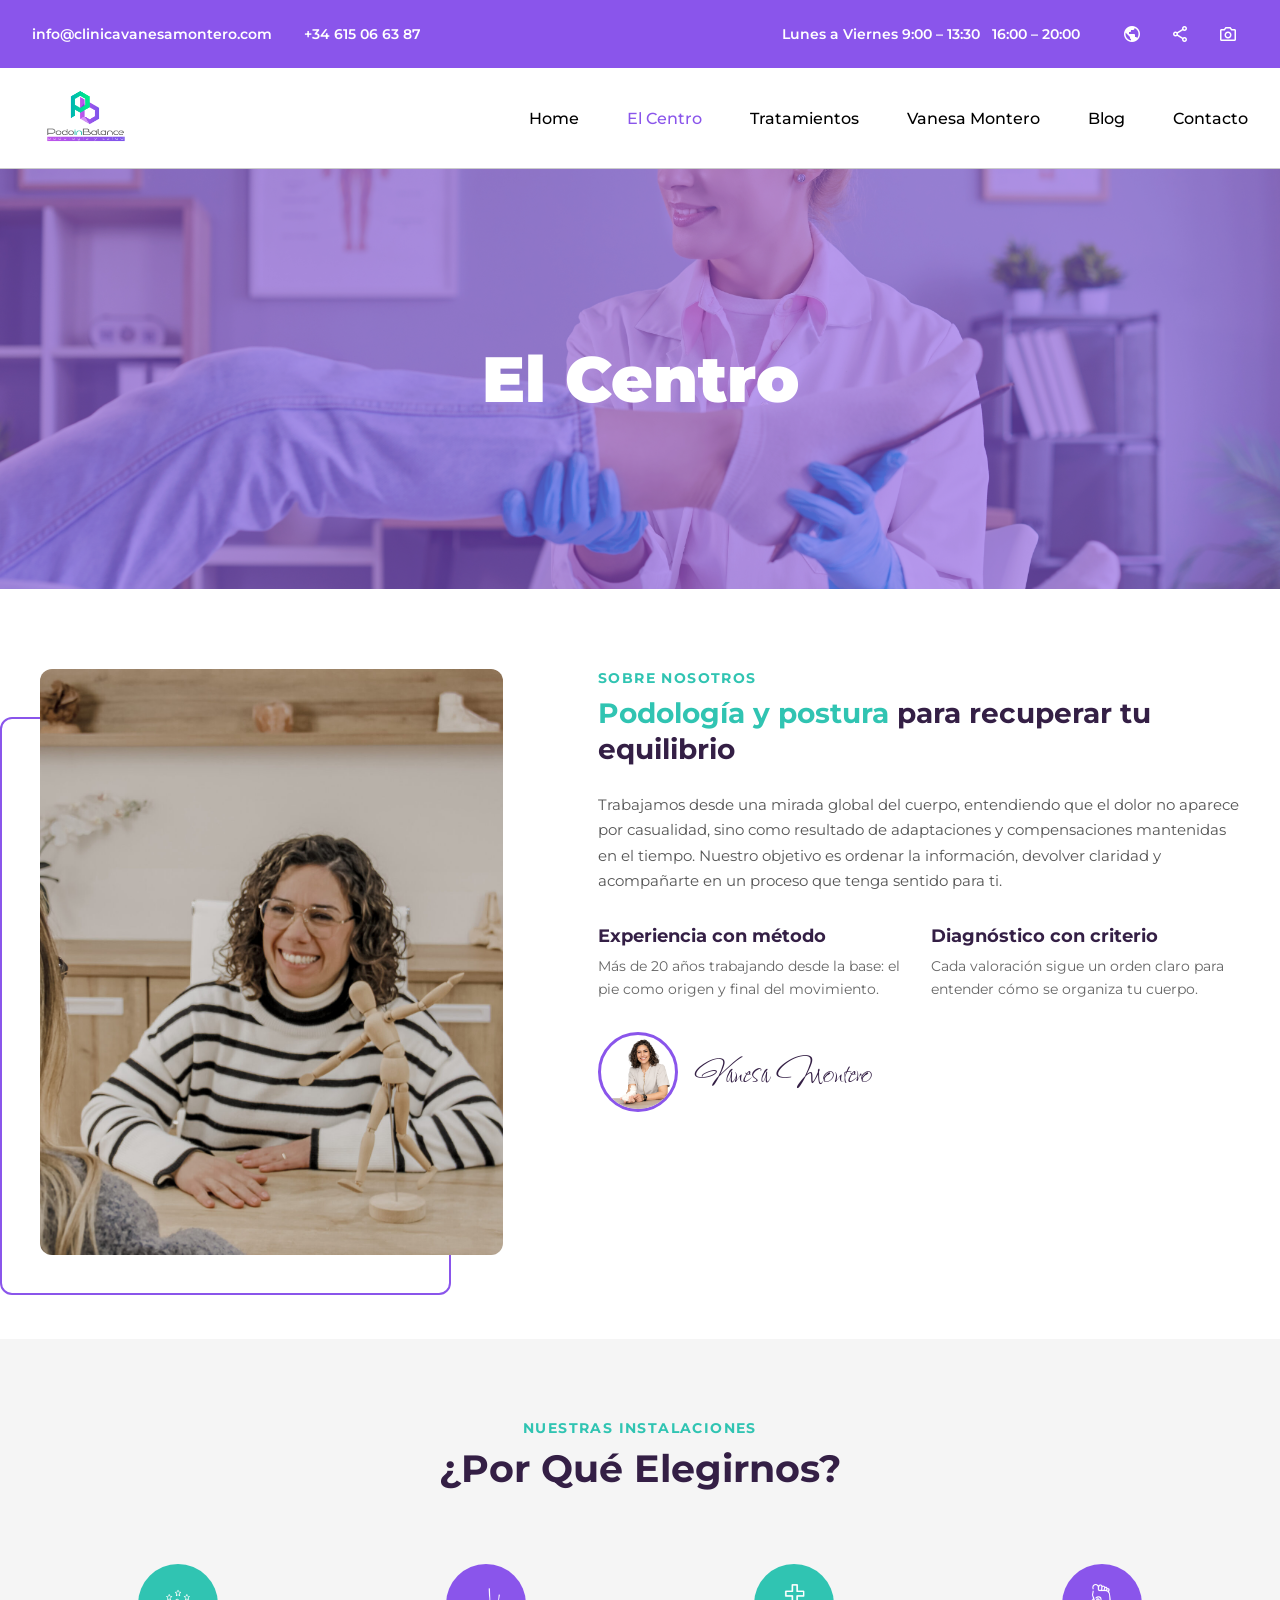
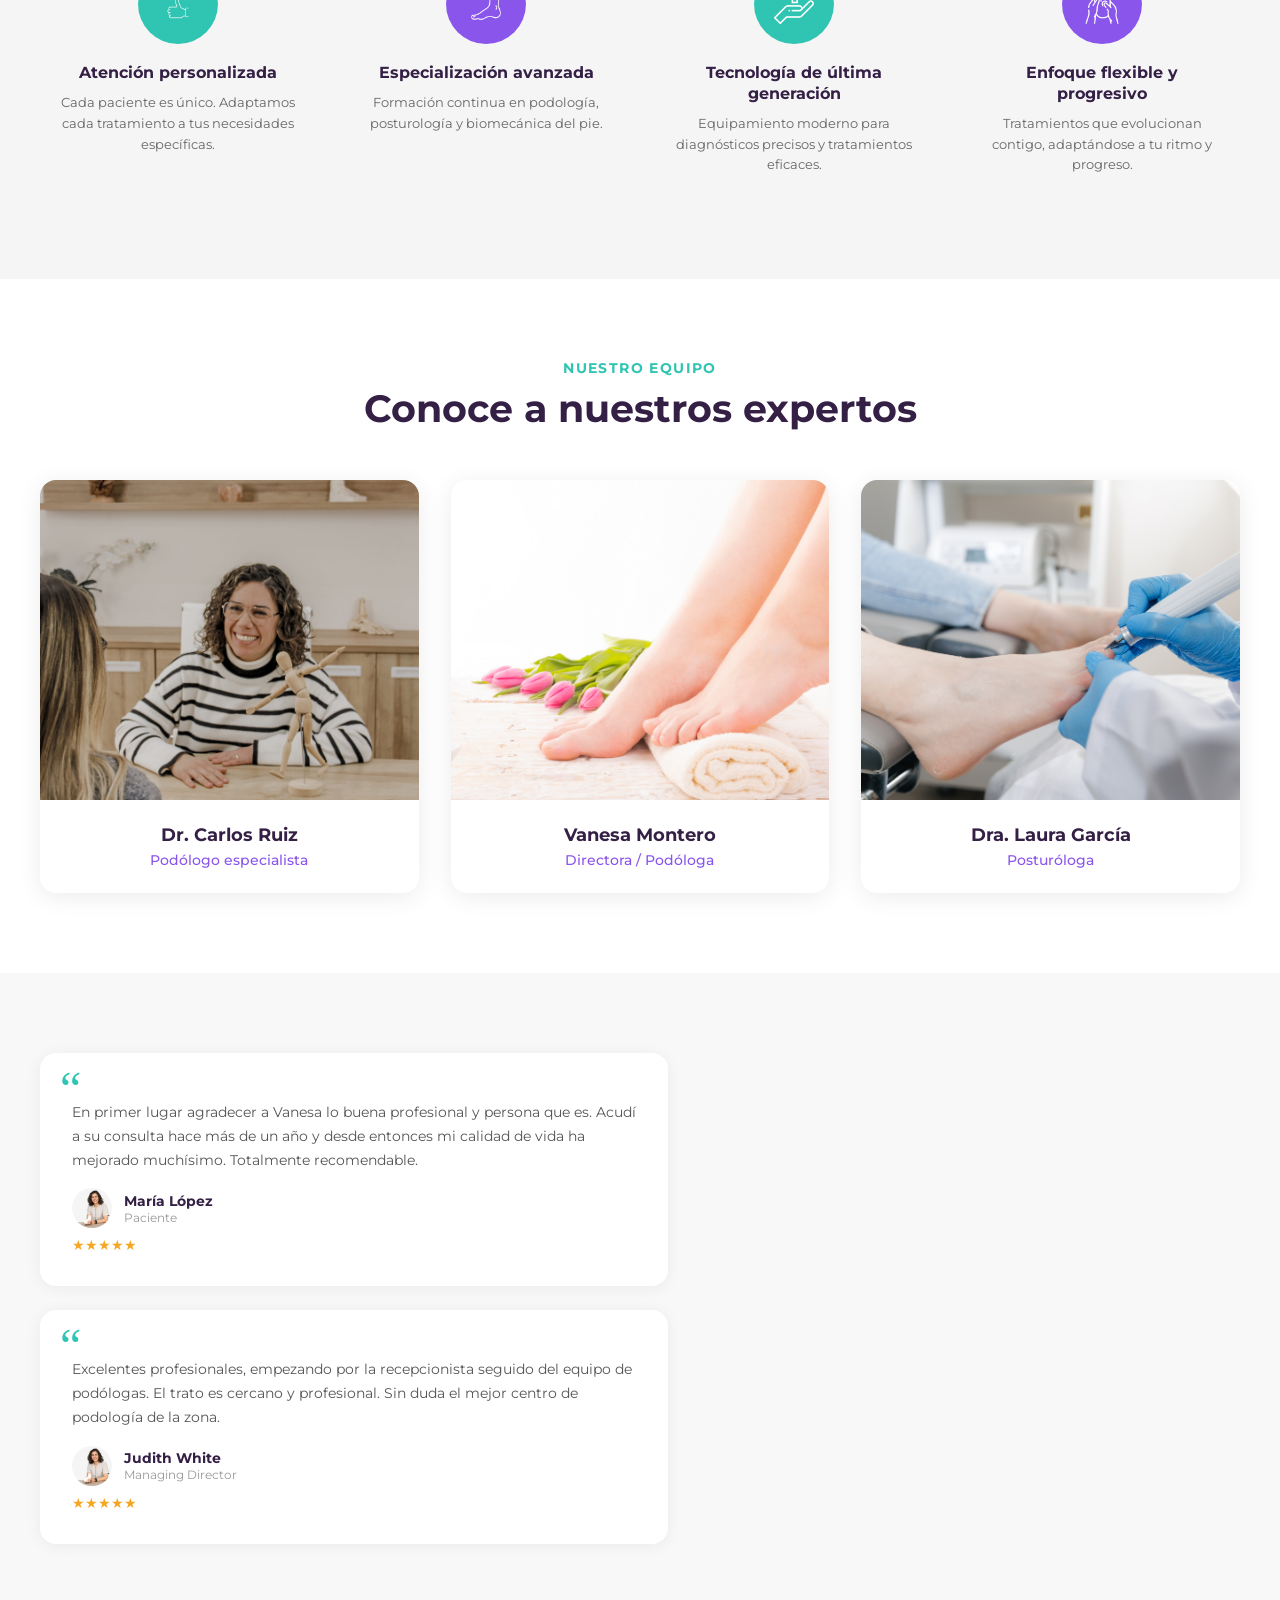
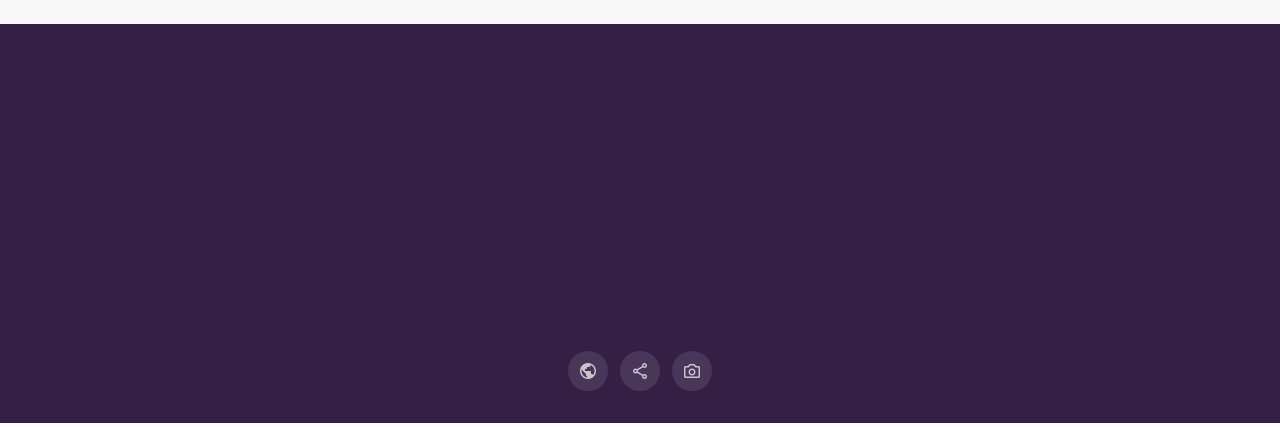
==== commit d756b5cf: "feat: rebuild el-centro.html desde diseño completo + ocultar .mcp.json - Rehecho el-centro.html con " ====
--- a/el-centro.html
+++ b/el-centro.html
@@ -10,11 +10,13 @@
 <style>
   :root {
     --purple: #8A55EB;
+    --purple-dark: #6B3FC7;
     --teal: #30C4B2;
     --dark: #341F45;
     --black: #000000;
     --white: #FFFFFF;
     --gray-bg: #F8F8F8;
+    --gray-light: #F5F5F5;
   }
   * { margin:0; padding:0; box-sizing:border-box; }
   body { font-family:'Montserrat',sans-serif; color:var(--black); background:var(--white); overflow-x:hidden; }
@@ -45,67 +47,90 @@
   .hero-banner { position:relative; height:420px; display:flex; align-items:center; justify-content:center; overflow:hidden; }
   .hero-banner-bg { position:absolute; inset:0; z-index:0; }
   .hero-banner-bg img { width:100%; height:100%; object-fit:cover; }
-  .hero-banner-overlay { position:absolute; inset:0; background:rgba(52,31,69,0.6); z-index:1; }
+  .hero-banner-overlay { position:absolute; inset:0; background:rgba(138,85,235,0.55); z-index:1; }
   .hero-banner h1 { position:relative; z-index:2; font-size:clamp(2.5rem,5vw,64px); font-weight:900; color:var(--white); line-height:1; }
 
   /* ── About ── */
   .about { padding:5rem 2rem; }
-  .about-inner { max-width:1400px; margin:0 auto; display:grid; grid-template-columns:1fr 1.3fr; gap:4rem; align-items:start; }
+  .about-inner { max-width:1200px; margin:0 auto; display:grid; grid-template-columns:1fr 1.3fr; gap:4rem; align-items:start; }
   .about-photo { position:relative; }
-  .about-photo img { width:100%; max-width:463px; height:586px; object-fit:cover; position:relative; z-index:2; }
-  .about-photo-border { position:absolute; top:48px; left:-40px; width:451px; height:578px; border:1px solid var(--purple); z-index:1; }
+  .about-photo img { width:100%; max-width:463px; height:586px; object-fit:cover; border-radius:12px; position:relative; z-index:2; }
+  .about-photo-border { position:absolute; top:48px; left:-40px; width:451px; height:578px; border:2px solid var(--purple); border-radius:12px; z-index:1; }
   .about-content { }
-  .about-tag { color:var(--teal); font-size:20px; font-weight:700; line-height:1.2; margin-bottom:0.5rem; }
-  .about-title { color:var(--teal); font-size:28px; font-weight:700; line-height:1.2; margin-bottom:1.5rem; }
-  .about-text { font-size:16px; line-height:1.5; color:#3F1195; margin-bottom:2rem; }
+  .about-tag { color:var(--teal); font-size:14px; font-weight:700; text-transform:uppercase; letter-spacing:0.1em; margin-bottom:0.5rem; }
+  .about-title { font-size:28px; font-weight:700; line-height:1.3; margin-bottom:1.5rem; color:var(--dark); }
+  .about-title span { color:var(--teal); }
+  .about-text { font-size:15px; line-height:1.7; color:#555; margin-bottom:2rem; }
   .about-features { display:grid; grid-template-columns:1fr 1fr; gap:1.5rem; margin-bottom:2rem; }
-  .about-feature h4 { font-size:20px; font-weight:900; line-height:1.1; margin-bottom:0.5rem; }
-  .about-feature p { font-size:14px; line-height:1.5; color:#333; }
+  .about-feature h4 { font-size:18px; font-weight:700; line-height:1.2; margin-bottom:0.5rem; color:var(--dark); }
+  .about-feature p { font-size:14px; line-height:1.6; color:#666; }
   .about-signature { display:flex; align-items:center; gap:1rem; margin-top:2rem; }
-  .about-avatar { width:130px; height:131px; border-radius:50%; background:rgba(217,217,217,0.31); display:flex; align-items:center; justify-content:center; }
-  .about-avatar img { width:106px; height:107px; border-radius:50%; object-fit:cover; }
-  .about-signature-name { font-family:'Sassy Frass',cursive; font-size:45px; line-height:50px; }
-
-  /* ── Gallery Section ── */
-  .gallery-section { padding:4rem 2rem; background:rgba(217,217,217,0.37); }
-  .gallery-inner { max-width:1400px; margin:0 auto; }
-  .gallery-header { text-align:center; margin-bottom:2.5rem; }
-  .gallery-header small { display:block; color:var(--teal); font-size:14px; font-weight:700; text-transform:uppercase; letter-spacing:0.1em; margin-bottom:0.5rem; }
-  .gallery-header h2 { font-size:clamp(1.8rem,3vw,2.5rem); font-weight:700; }
-  .gallery-grid { display:grid; grid-template-columns:1.4fr 0.6fr; grid-template-rows:1fr 1fr; gap:12px; height:480px; }
-  .gallery-item { border-radius:16px; overflow:hidden; position:relative; }
-  .gallery-item img { width:100%; height:100%; object-fit:cover; transition:transform 0.5s; }
-  .gallery-item:hover img { transform:scale(1.05); }
-  .gallery-main { grid-row:1/3; }
-  .gallery-label { position:absolute; bottom:0; left:0; right:0; padding:1rem; background:linear-gradient(to top,rgba(0,0,0,0.6),transparent); color:var(--white); font-size:13px; font-weight:600; opacity:0; transition:opacity 0.3s; }
-  .gallery-item:hover .gallery-label { opacity:1; }
+  .about-avatar { width:80px; height:80px; border-radius:50%; overflow:hidden; border:3px solid var(--purple); }
+  .about-avatar img { width:100%; height:100%; object-fit:cover; }
+  .about-signature-name { font-family:'Sassy Frass',cursive; font-size:40px; line-height:1; color:var(--dark); }
+
+  /* ── Why Choose Us ── */
+  .why-us { padding:5rem 2rem; background:var(--gray-light); }
+  .why-us-inner { max-width:1200px; margin:0 auto; text-align:center; }
+  .why-us-tag { color:var(--teal); font-size:14px; font-weight:700; text-transform:uppercase; letter-spacing:0.1em; margin-bottom:0.5rem; }
+  .why-us-title { font-size:clamp(1.8rem,3vw,2.5rem); font-weight:700; color:var(--dark); margin-bottom:3rem; }
+  .why-us-grid { display:grid; grid-template-columns:repeat(4,1fr); gap:2rem; }
+  .why-us-card { text-align:center; padding:1.5rem 1rem; }
+  .why-us-icon { width:80px; height:80px; border-radius:50%; margin:0 auto 1.2rem; display:flex; align-items:center; justify-content:center; }
+  .why-us-icon.teal { background:var(--teal); }
+  .why-us-icon.purple { background:var(--purple); }
+  .why-us-icon img { width:40px; height:40px; filter:brightness(0) invert(1); }
+  .why-us-icon .material-symbols-outlined { font-size:36px; color:var(--white); }
+  .why-us-card h4 { font-size:16px; font-weight:700; color:var(--dark); margin-bottom:0.5rem; line-height:1.3; }
+  .why-us-card p { font-size:13px; line-height:1.6; color:#666; }
+
+  /* ── Experts / Team ── */
+  .experts { padding:5rem 2rem; }
+  .experts-inner { max-width:1200px; margin:0 auto; text-align:center; }
+  .experts-tag { color:var(--teal); font-size:14px; font-weight:700; text-transform:uppercase; letter-spacing:0.1em; margin-bottom:0.5rem; }
+  .experts-title { font-size:clamp(1.8rem,3vw,2.5rem); font-weight:700; color:var(--dark); margin-bottom:3rem; }
+  .experts-grid { display:grid; grid-template-columns:repeat(3,1fr); gap:2rem; }
+  .expert-card { background:var(--white); border-radius:16px; overflow:hidden; box-shadow:0 4px 24px rgba(0,0,0,0.08); transition:transform 0.3s; }
+  .expert-card:hover { transform:translateY(-6px); }
+  .expert-card-img { height:320px; overflow:hidden; }
+  .expert-card-img img { width:100%; height:100%; object-fit:cover; }
+  .expert-card-info { padding:1.5rem; }
+  .expert-card-info h4 { font-size:18px; font-weight:700; color:var(--dark); margin-bottom:0.3rem; }
+  .expert-card-info p { font-size:14px; color:var(--purple); font-weight:500; }
 
   /* ── Testimonials ── */
-  .testimonials { position:relative; padding:5rem 2rem; min-height:650px; }
-  .testimonials-bg { position:absolute; inset:0; z-index:0; }
-  .testimonials-bg img { width:100%; height:100%; object-fit:cover; }
-  .testimonials-inner { position:relative; z-index:2; max-width:1400px; margin:0 auto; display:grid; grid-template-columns:1fr 1fr; gap:3rem; align-items:center; }
+  .testimonials { position:relative; padding:5rem 2rem; background:var(--gray-bg); overflow:hidden; }
+  .testimonials-inner { position:relative; z-index:2; max-width:1200px; margin:0 auto; display:grid; grid-template-columns:1.2fr 1fr; gap:3rem; align-items:center; }
   .testimonials-left { display:flex; flex-direction:column; gap:1.5rem; }
-  .testimonial-card { background:var(--white); padding:1.5rem; font-size:16px; line-height:1.75; max-width:480px; }
-  .testimonials-right { position:relative; }
-  .testimonials-right-header { background:var(--gray-bg); padding:2rem; margin-bottom:0; }
+  .testimonial-card { background:var(--white); border-radius:16px; padding:2rem; box-shadow:0 2px 16px rgba(0,0,0,0.06); position:relative; }
+  .testimonial-card::before { content:'\201C'; position:absolute; top:12px; left:20px; font-size:48px; color:var(--teal); font-family:Georgia,serif; line-height:1; }
+  .testimonial-card p { font-size:14px; line-height:1.7; color:#555; padding-top:1rem; }
+  .testimonial-card-footer { display:flex; align-items:center; gap:0.75rem; margin-top:1rem; }
+  .testimonial-card-avatar { width:40px; height:40px; border-radius:50%; background:var(--gray-light); overflow:hidden; }
+  .testimonial-card-avatar img { width:100%; height:100%; object-fit:cover; }
+  .testimonial-card-name { font-size:14px; font-weight:700; color:var(--dark); }
+  .testimonial-card-role { font-size:12px; color:#999; }
+  .testimonial-stars { color:#F5A623; font-size:14px; margin-top:0.5rem; }
+  .testimonials-right { text-align:center; }
+  .testimonials-right-header { margin-bottom:1.5rem; }
   .testimonials-right-header small { display:block; color:var(--teal); font-size:14px; font-weight:700; text-transform:uppercase; letter-spacing:0.1em; }
-  .testimonials-right-header h2 { font-size:24px; font-weight:700; color:var(--teal); text-align:center; line-height:1.2; }
-  .testimonials-right-img { text-align:center; }
-  .testimonials-right-img img { max-height:500px; object-fit:contain; }
+  .testimonials-right-header h2 { font-size:28px; font-weight:700; color:var(--dark); line-height:1.3; margin-top:0.5rem; }
+  .testimonials-right-img { position:relative; display:inline-block; }
+  .testimonials-right-img img { max-height:420px; object-fit:contain; border-radius:16px; }
+  .testimonials-right-img .circle-deco { position:absolute; bottom:-10px; right:-10px; width:80px; height:80px; border:3px solid var(--teal); border-radius:50%; z-index:-1; }
 
   /* ── Footer ── */
-  .footer { position:relative; padding:4rem 2rem 2rem; color:var(--white); }
-  .footer-bg { position:absolute; inset:0; z-index:0; background:rgba(52,31,69,0.9); }
-  .footer-bg img { width:100%; height:100%; object-fit:cover; position:absolute; inset:0; z-index:-1; }
-  .footer-inner { position:relative; z-index:2; max-width:1400px; margin:0 auto; }
-  .footer-grid { display:grid; grid-template-columns:1.5fr 1fr 1fr 1.2fr; gap:2rem; padding-bottom:2rem; border-bottom:1px solid rgba(255,255,255,0.3); }
-  .footer-grid h4 { font-size:20px; font-weight:900; margin-bottom:1rem; }
-  .footer-grid p, .footer-grid li { font-size:15px; line-height:2; font-weight:400; }
+  .footer { position:relative; padding:4rem 2rem 2rem; color:var(--white); background:var(--dark); }
+  .footer-inner { position:relative; z-index:2; max-width:1200px; margin:0 auto; }
+  .footer-grid { display:grid; grid-template-columns:1.5fr 1fr 1fr 1.2fr; gap:2rem; padding-bottom:2rem; border-bottom:1px solid rgba(255,255,255,0.2); }
+  .footer-grid h4 { font-size:18px; font-weight:700; margin-bottom:1rem; color:var(--teal); }
+  .footer-grid p, .footer-grid li { font-size:14px; line-height:2; font-weight:400; color:rgba(255,255,255,0.8); }
   .footer-grid ul { list-style:none; }
-  .footer-bottom { padding-top:1.5rem; display:flex; justify-content:center; gap:8px; }
-  .footer-social { width:40px; height:40px; display:flex; align-items:center; justify-content:center; border-radius:4px; }
-  .footer-social .material-symbols-outlined { color:rgba(255,255,255,0.5); font-size:24px; }
+  .footer-grid a:hover { color:var(--teal); }
+  .footer-bottom { padding-top:1.5rem; display:flex; justify-content:center; gap:12px; }
+  .footer-social { width:40px; height:40px; display:flex; align-items:center; justify-content:center; border-radius:50%; background:rgba(255,255,255,0.1); transition:background 0.3s; }
+  .footer-social:hover { background:var(--purple); }
+  .footer-social .material-symbols-outlined { color:rgba(255,255,255,0.7); font-size:20px; }
 
   /* ── Mobile ── */
   .mobile-nav { display:none; flex-direction:column; padding:1rem 2rem; border-top:1px solid rgba(0,0,0,0.1); background:var(--white); }
@@ -116,9 +141,8 @@
     .about-inner { grid-template-columns:1fr; }
     .about-photo-border { display:none; }
     .about-features { grid-template-columns:1fr; }
-    .gallery-grid { grid-template-columns:1fr; grid-template-rows:auto; height:auto; }
-    .gallery-main { grid-row:auto; }
-    .gallery-item img { height:250px; }
+    .why-us-grid { grid-template-columns:repeat(2,1fr); }
+    .experts-grid { grid-template-columns:1fr 1fr; }
     .testimonials-inner { grid-template-columns:1fr; }
     .footer-grid { grid-template-columns:1fr 1fr; }
   }
@@ -126,9 +150,13 @@
     .top-bar { display:none; }
     .nav-links { display:none !important; }
     .menu-toggle { display:block; }
+    .hero-banner { height:320px; }
     .hero-banner h1 { font-size:2.5rem; }
     .footer-grid { grid-template-columns:1fr; }
     .about-photo img { height:400px; }
+    .why-us-grid { grid-template-columns:1fr; }
+    .experts-grid { grid-template-columns:1fr; }
+    .expert-card-img { height:260px; }
   }
 </style>
 </head>
@@ -193,17 +221,17 @@
       <div class="about-photo-border"></div>
     </div>
     <div class="about-content" data-aos="fade-left" data-aos-duration="1000">
-      <div class="about-tag">SOBRE NOSOTROS</div>
-      <div class="about-title">Podología y postura para recuperar tu equilibrio</div>
+      <div class="about-tag">Sobre nosotros</div>
+      <h2 class="about-title"><span>Podología y postura</span> para recuperar tu equilibrio</h2>
       <p class="about-text">Trabajamos desde una mirada global del cuerpo, entendiendo que el dolor no aparece por casualidad, sino como resultado de adaptaciones y compensaciones mantenidas en el tiempo. Nuestro objetivo es ordenar la información, devolver claridad y acompañarte en un proceso que tenga sentido para ti.</p>
       <div class="about-features">
         <div class="about-feature">
           <h4>Experiencia con método</h4>
-          <p>Más de 20 años trabajando desde la base: el pie como origen y final del movimiento. Cada valoración sigue un orden claro para entender cómo se organiza tu cuerpo.</p>
+          <p>Más de 20 años trabajando desde la base: el pie como origen y final del movimiento.</p>
         </div>
         <div class="about-feature">
-          <h4>Experiencia con método</h4>
-          <p>Más de 20 años trabajando desde la base: el pie como origen y final del movimiento. Cada valoración sigue un orden claro para entender cómo se organiza tu cuerpo.</p>
+          <h4>Diagnóstico con criterio</h4>
+          <p>Cada valoración sigue un orden claro para entender cómo se organiza tu cuerpo.</p>
         </div>
       </div>
       <div class="about-signature">
@@ -216,25 +244,76 @@
   </div>
 </section>
 
-<!-- GALLERY -->
-<section class="gallery-section">
-  <div class="gallery-inner">
-    <div class="gallery-header" data-aos="fade-up">
-      <small>Nuestras instalaciones</small>
-      <h2>Un espacio diseñado para tu salud</h2>
-    </div>
-    <div class="gallery-grid">
-      <div class="gallery-item gallery-main" data-aos="fade-right">
-        <img src="imagenesParaReplicar/elCentroHtml/b0e8bce5a465cbb3f84ed86be11917b25e9f4001.jpg" alt="Sala principal"/>
-        <div class="gallery-label">Sala de consulta principal</div>
-      </div>
-      <div class="gallery-item" data-aos="fade-left" data-aos-delay="100">
-        <img src="imagenesParaReplicar/elCentroHtml/005435a0c0dcb7cbbe23eaa6ecbdce0762480beb.jpg" alt="Consulta"/>
-        <div class="gallery-label">Consulta profesional</div>
-      </div>
-      <div class="gallery-item" data-aos="fade-left" data-aos-delay="200">
-        <img src="imagenesParaReplicar/elCentroHtml/a27e8587ad5986781839fa4ee33619b27ee2cbc6.jpg" alt="Bienestar"/>
-        <div class="gallery-label">Espacio de bienestar</div>
+<!-- WHY CHOOSE US -->
+<section class="why-us">
+  <div class="why-us-inner">
+    <div class="why-us-tag" data-aos="fade-up">Nuestras instalaciones</div>
+    <h2 class="why-us-title" data-aos="fade-up" data-aos-delay="100">¿Por Qué Elegirnos?</h2>
+    <div class="why-us-grid">
+      <div class="why-us-card" data-aos="fade-up" data-aos-delay="100">
+        <div class="why-us-icon teal">
+          <img src="imagenesParaReplicar/elCentroHtml/4b6090694d61ee6ff7988c2c617f5d489e0f891b.png" alt=""/>
+        </div>
+        <h4>Atención personalizada</h4>
+        <p>Cada paciente es único. Adaptamos cada tratamiento a tus necesidades específicas.</p>
+      </div>
+      <div class="why-us-card" data-aos="fade-up" data-aos-delay="200">
+        <div class="why-us-icon purple">
+          <img src="imagenesParaReplicar/elCentroHtml/8037f0e883f9ba286dc86a3b4145c571fb0b17c6.png" alt=""/>
+        </div>
+        <h4>Especialización avanzada</h4>
+        <p>Formación continua en podología, posturología y biomecánica del pie.</p>
+      </div>
+      <div class="why-us-card" data-aos="fade-up" data-aos-delay="300">
+        <div class="why-us-icon teal">
+          <img src="imagenesParaReplicar/elCentroHtml/1c74541a95b0192296ee04ce8efdb704da34dc30.png" alt=""/>
+        </div>
+        <h4>Tecnología de última generación</h4>
+        <p>Equipamiento moderno para diagnósticos precisos y tratamientos eficaces.</p>
+      </div>
+      <div class="why-us-card" data-aos="fade-up" data-aos-delay="400">
+        <div class="why-us-icon purple">
+          <img src="imagenesParaReplicar/elCentroHtml/b3650f453161f4718e556a130346b260b5bed23f.png" alt=""/>
+        </div>
+        <h4>Enfoque flexible y progresivo</h4>
+        <p>Tratamientos que evolucionan contigo, adaptándose a tu ritmo y progreso.</p>
+      </div>
+    </div>
+  </div>
+</section>
+
+<!-- EXPERTS / TEAM -->
+<section class="experts">
+  <div class="experts-inner">
+    <div class="experts-tag" data-aos="fade-up">Nuestro equipo</div>
+    <h2 class="experts-title" data-aos="fade-up" data-aos-delay="100">Conoce a nuestros expertos</h2>
+    <div class="experts-grid">
+      <div class="expert-card" data-aos="fade-up" data-aos-delay="100">
+        <div class="expert-card-img">
+          <img src="imagenesParaReplicar/elCentroHtml/005435a0c0dcb7cbbe23eaa6ecbdce0762480beb.jpg" alt="Dr. Profesional"/>
+        </div>
+        <div class="expert-card-info">
+          <h4>Dr. Carlos Ruiz</h4>
+          <p>Podólogo especialista</p>
+        </div>
+      </div>
+      <div class="expert-card" data-aos="fade-up" data-aos-delay="200">
+        <div class="expert-card-img">
+          <img src="imagenesParaReplicar/elCentroHtml/a27e8587ad5986781839fa4ee33619b27ee2cbc6.jpg" alt="Dra. Vanesa Montero"/>
+        </div>
+        <div class="expert-card-info">
+          <h4>Vanesa Montero</h4>
+          <p>Directora / Podóloga</p>
+        </div>
+      </div>
+      <div class="expert-card" data-aos="fade-up" data-aos-delay="300">
+        <div class="expert-card-img">
+          <img src="imagenesParaReplicar/elCentroHtml/3f87bf7f923da5ed4d8c332e336b55750e6a1d06.jpg" alt="Profesional"/>
+        </div>
+        <div class="expert-card-info">
+          <h4>Dra. Laura García</h4>
+          <p>Posturóloga</p>
+        </div>
       </div>
     </div>
   </div>
@@ -242,23 +321,43 @@
 
 <!-- TESTIMONIALS -->
 <section class="testimonials">
-  <div class="testimonials-bg"><img src="imagenesParaReplicar/elCentroHtml/3f87bf7f923da5ed4d8c332e336b55750e6a1d06.jpg" alt=""/></div>
   <div class="testimonials-inner">
     <div class="testimonials-left" data-aos="fade-right" data-aos-duration="1000">
       <div class="testimonial-card">
-        <p>En primer lugar agradecer a Vanesa lo buena profesional y persona que es. Acudí a su consulta hace mas de un año...</p>
+        <p>En primer lugar agradecer a Vanesa lo buena profesional y persona que es. Acudí a su consulta hace más de un año y desde entonces mi calidad de vida ha mejorado muchísimo. Totalmente recomendable.</p>
+        <div class="testimonial-card-footer">
+          <div class="testimonial-card-avatar">
+            <img src="imagenesParaReplicar/elCentroHtml/61eb0764510aa93a25b6ab62a0b7537f567b3bc1.png" alt=""/>
+          </div>
+          <div>
+            <div class="testimonial-card-name">María López</div>
+            <div class="testimonial-card-role">Paciente</div>
+          </div>
+        </div>
+        <div class="testimonial-stars">★★★★★</div>
       </div>
       <div class="testimonial-card">
-        <p>Excelentes profesionales, empezando por la recepcionista seguido del equipo de podólogas.</p>
+        <p>Excelentes profesionales, empezando por la recepcionista seguido del equipo de podólogas. El trato es cercano y profesional. Sin duda el mejor centro de podología de la zona.</p>
+        <div class="testimonial-card-footer">
+          <div class="testimonial-card-avatar">
+            <img src="imagenesParaReplicar/elCentroHtml/61eb0764510aa93a25b6ab62a0b7537f567b3bc1.png" alt=""/>
+          </div>
+          <div>
+            <div class="testimonial-card-name">Judith White</div>
+            <div class="testimonial-card-role">Managing Director</div>
+          </div>
+        </div>
+        <div class="testimonial-stars">★★★★★</div>
       </div>
     </div>
     <div class="testimonials-right" data-aos="fade-left" data-aos-duration="1000">
       <div class="testimonials-right-header">
-        <small>TESTIMONIALES</small>
-        <h2>Lo que nuestros pacientes opinan</h2>
+        <small>Testimoniales</small>
+        <h2>Lo que nuestros<br/>pacientes opinan</h2>
       </div>
       <div class="testimonials-right-img">
-        <img src="imagenesParaReplicar/elCentroHtml/61eb0764510aa93a25b6ab62a0b7537f567b3bc1.png" alt="Vanesa Montero"/>
+        <img src="imagenesParaReplicar/elCentroHtml/64f109fea7798f4a251766442b40ce8b27eac780.png" alt="Profesional del centro"/>
+        <div class="circle-deco"></div>
       </div>
     </div>
   </div>
@@ -266,7 +365,6 @@
 
 <!-- FOOTER -->
 <footer class="footer" id="contact">
-  <div class="footer-bg"></div>
   <div class="footer-inner">
     <div class="footer-grid" data-aos="fade-up">
       <div>
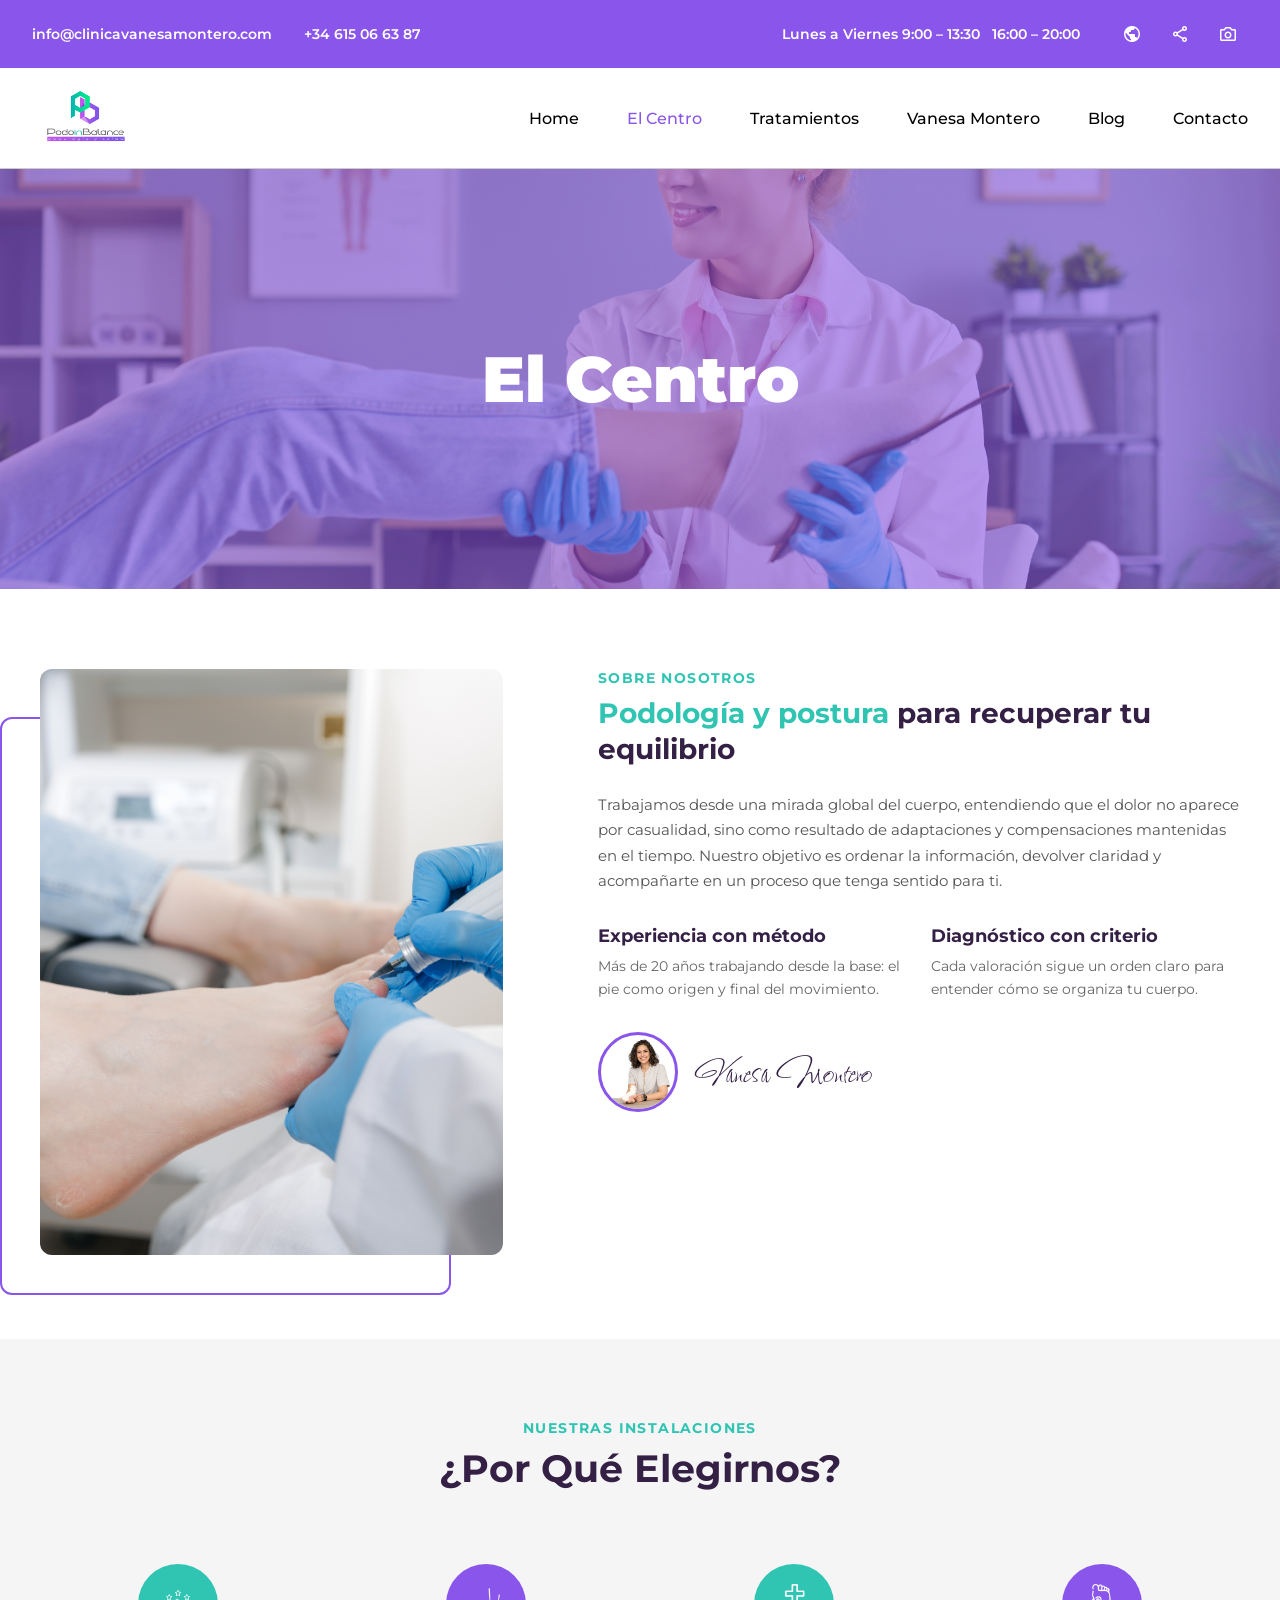
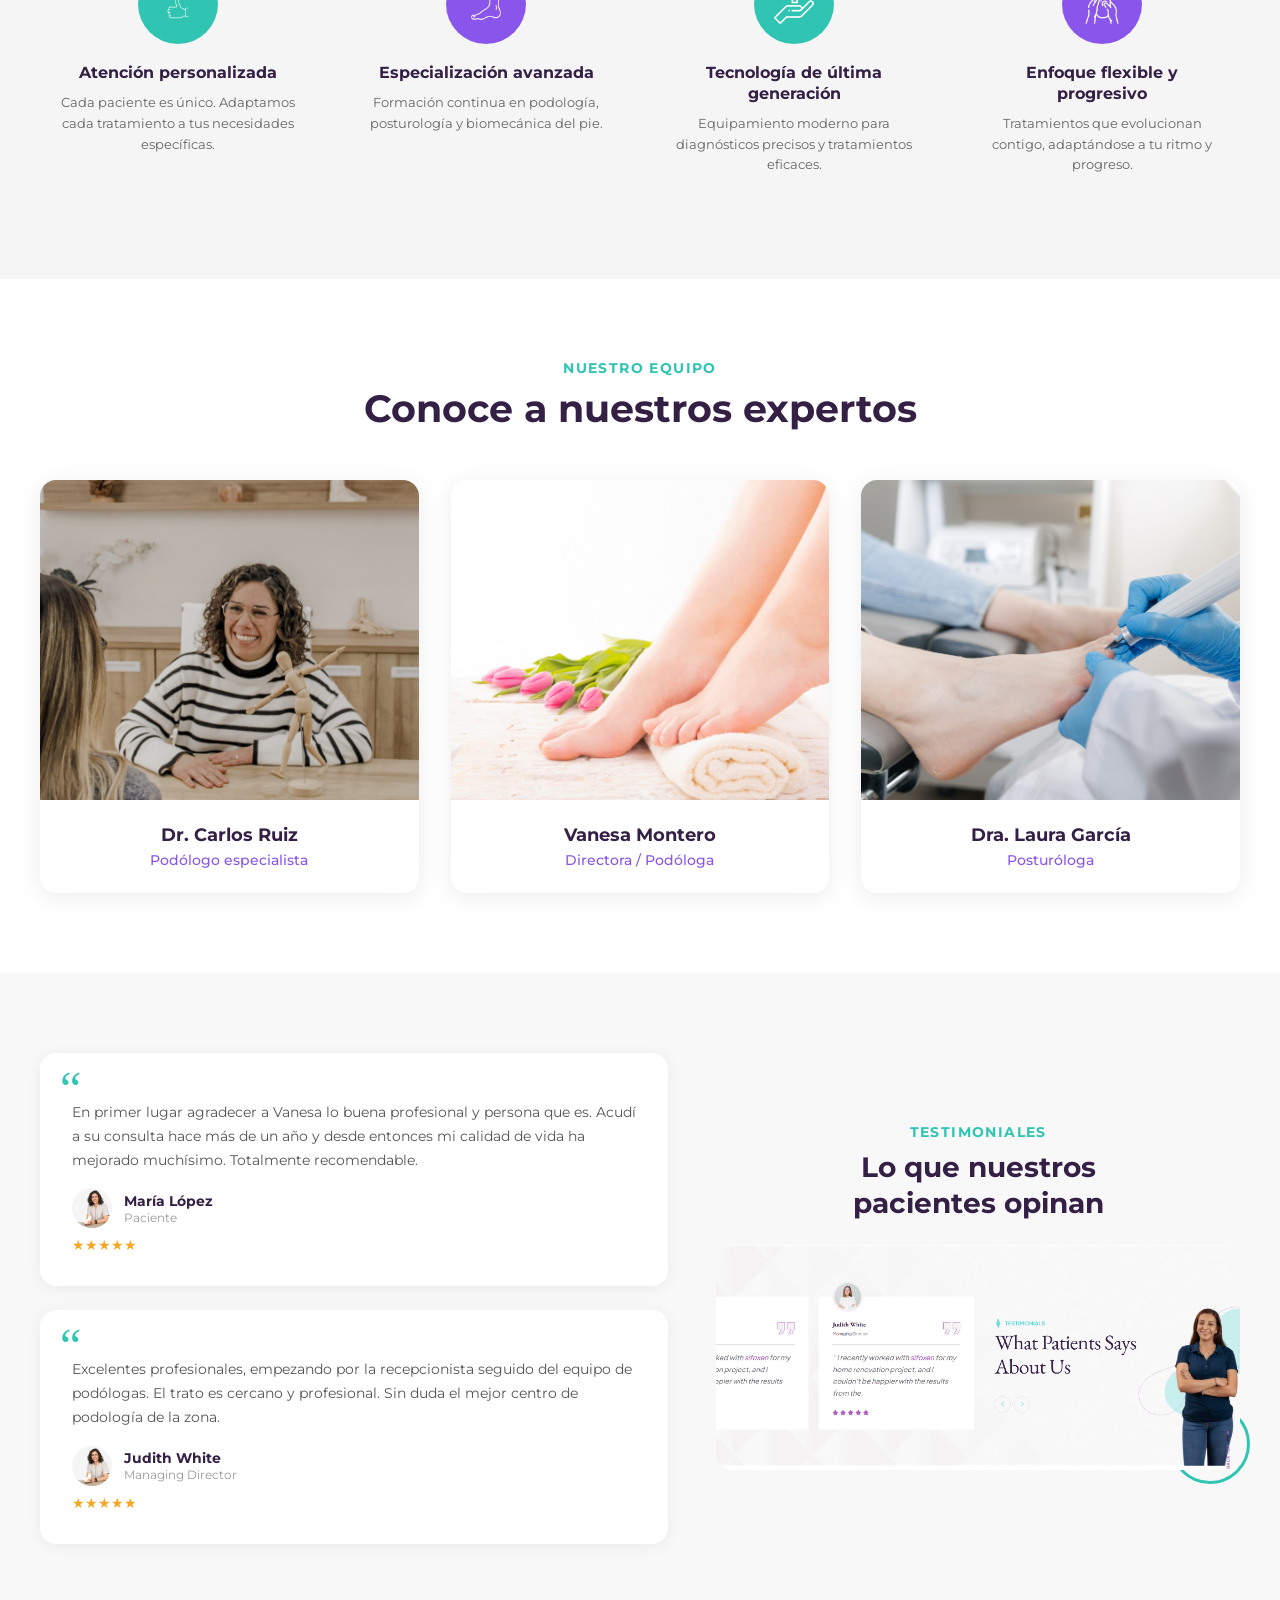
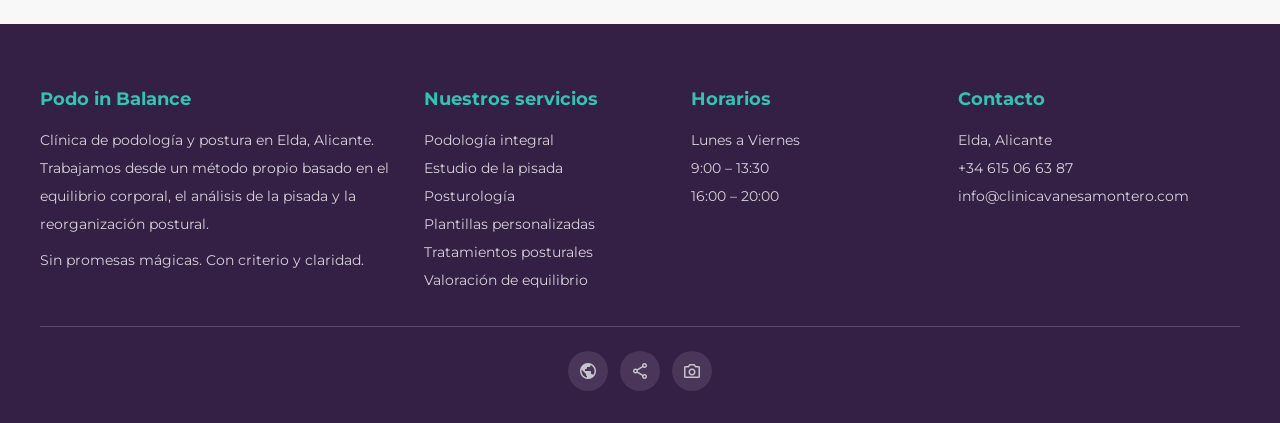
==== commit 0f249349: "fix: actualizar imagen de la sección About en el-centro.html Co-Authored-By: Claude Opus 4.6 <norepl" ====
--- a/el-centro.html
+++ b/el-centro.html
@@ -217,7 +217,7 @@
 <section class="about">
   <div class="about-inner">
     <div class="about-photo" data-aos="fade-right" data-aos-duration="1000">
-      <img src="imagenesParaReplicar/elCentroHtml/005435a0c0dcb7cbbe23eaa6ecbdce0762480beb.jpg" alt="Vanesa Montero en consulta"/>
+      <img src="imagenesParaReplicar/elCentroHtml/3f87bf7f923da5ed4d8c332e336b55750e6a1d06.jpg" alt="Vanesa Montero en consulta"/>
       <div class="about-photo-border"></div>
     </div>
     <div class="about-content" data-aos="fade-left" data-aos-duration="1000">
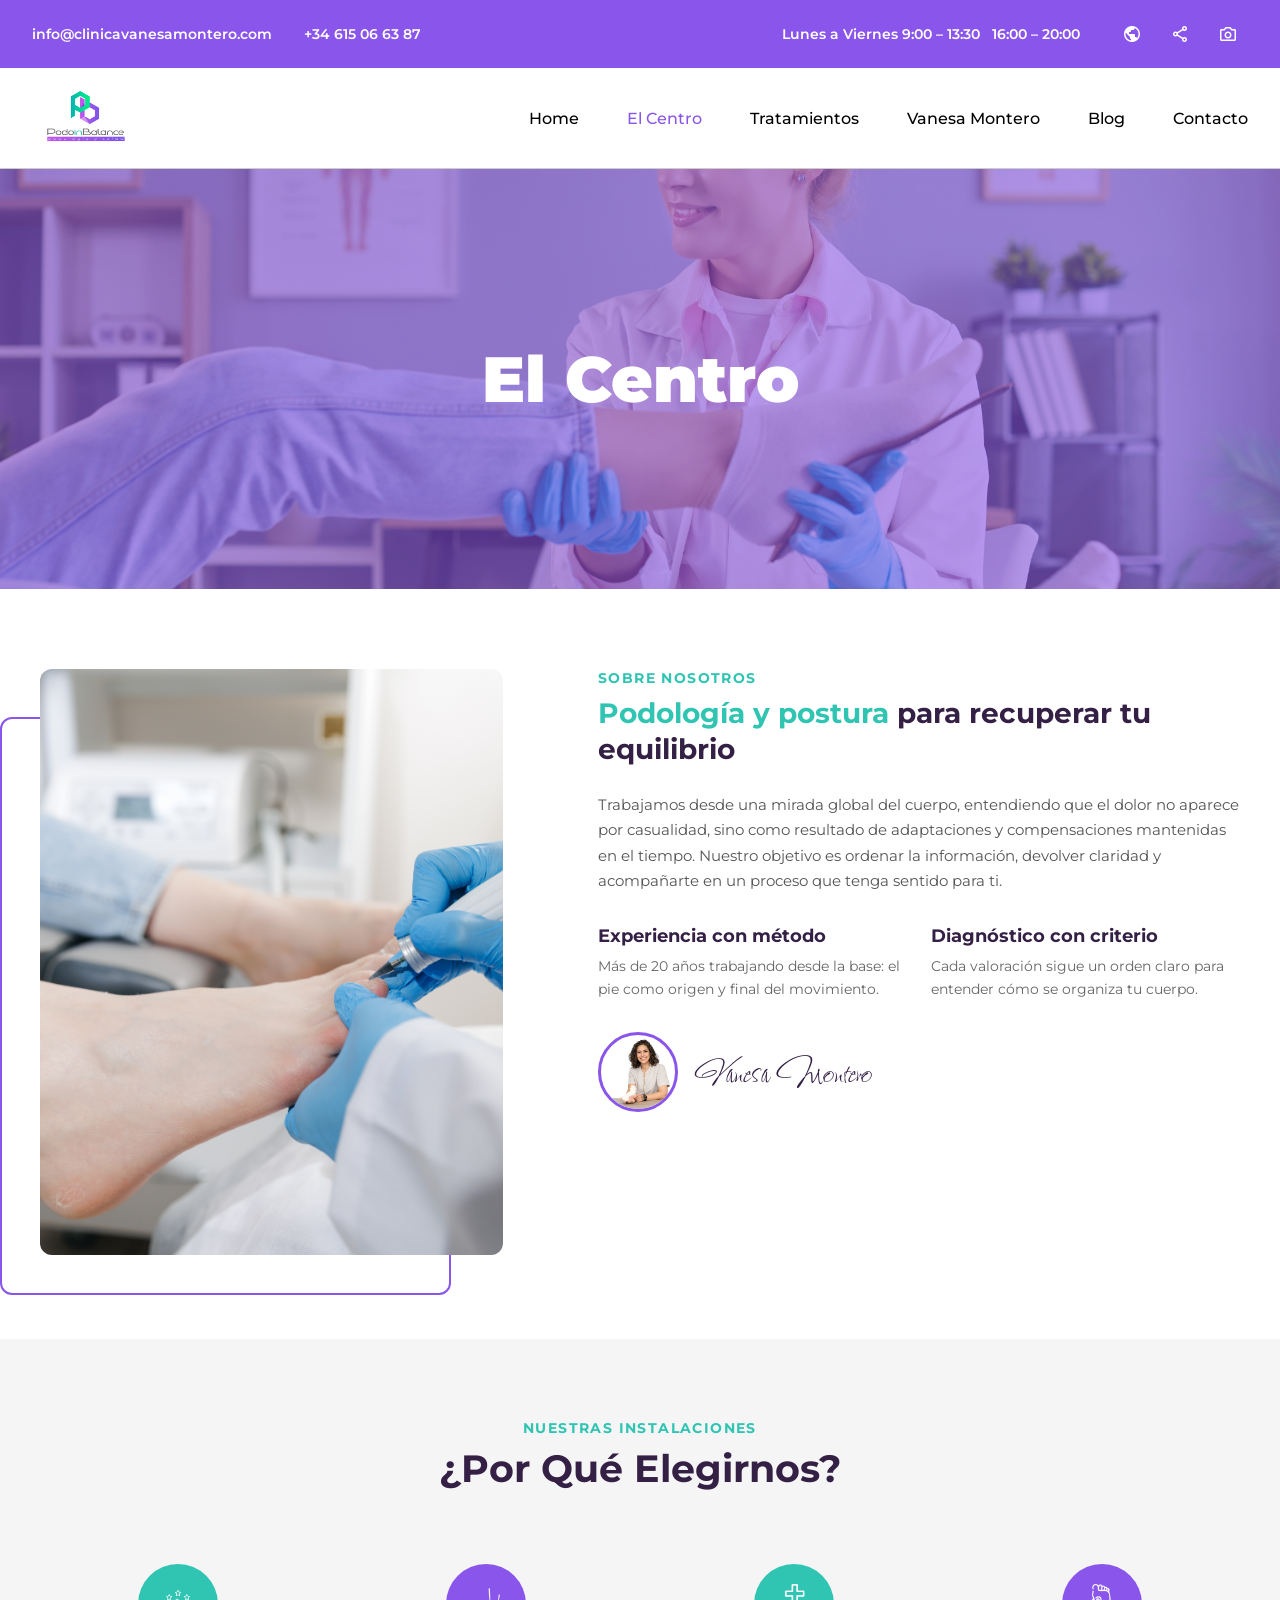
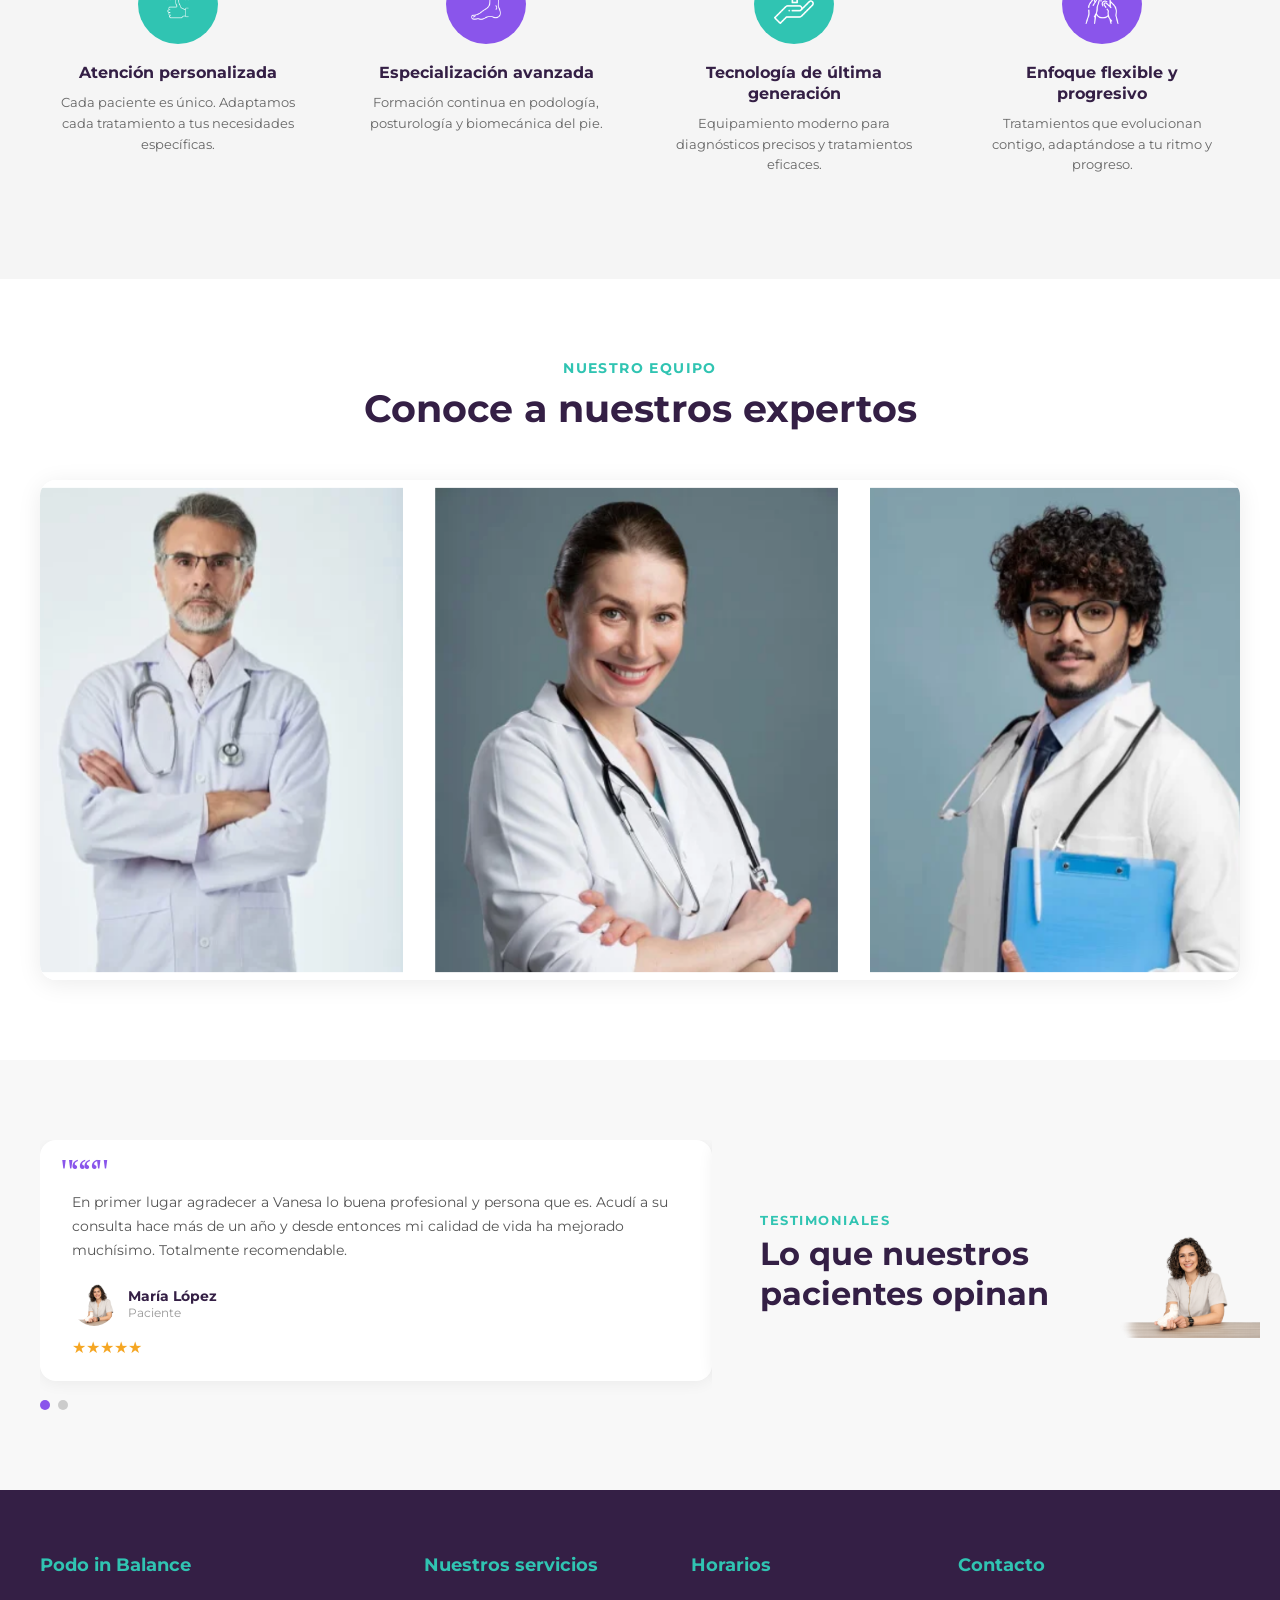
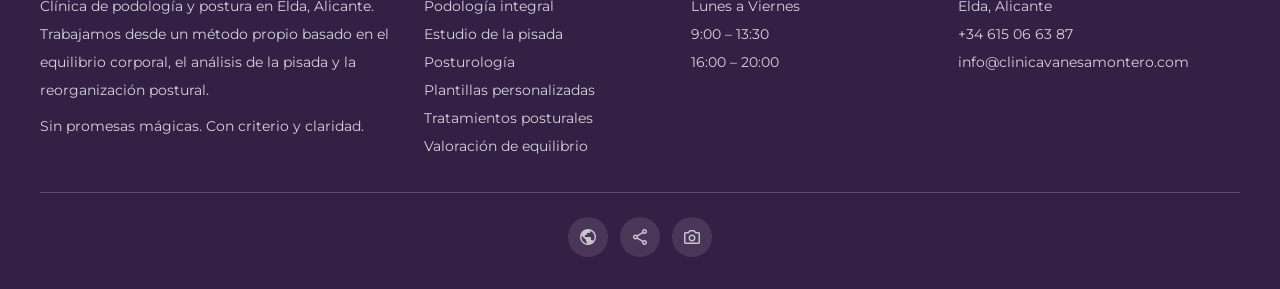
==== commit 691b1fa5: "feat: replicar páginas tratamientos y vanessa-montero con imágenes locales - Reemplazar todas las UR" ====
--- a/el-centro.html
+++ b/el-centro.html
@@ -89,35 +89,43 @@
   .experts-inner { max-width:1200px; margin:0 auto; text-align:center; }
   .experts-tag { color:var(--teal); font-size:14px; font-weight:700; text-transform:uppercase; letter-spacing:0.1em; margin-bottom:0.5rem; }
   .experts-title { font-size:clamp(1.8rem,3vw,2.5rem); font-weight:700; color:var(--dark); margin-bottom:3rem; }
-  .experts-grid { display:grid; grid-template-columns:repeat(3,1fr); gap:2rem; }
-  .expert-card { background:var(--white); border-radius:16px; overflow:hidden; box-shadow:0 4px 24px rgba(0,0,0,0.08); transition:transform 0.3s; }
+  .experts-grid { display:grid; grid-template-columns:1fr; gap:2rem; }
+   .expert-card { background:var(--white); border-radius:16px; overflow:hidden; box-shadow:0 4px 24px rgba(0,0,0,0.08); transition:transform 0.3s; }
   .expert-card:hover { transform:translateY(-6px); }
-  .expert-card-img { height:320px; overflow:hidden; }
-  .expert-card-img img { width:100%; height:100%; object-fit:cover; }
+.expert-card-img { height:500px; overflow:hidden; background:#fff; }
+.expert-card-img img { width:100%; height:100%; object-fit:cover; object-position:center top; }
   .expert-card-info { padding:1.5rem; }
   .expert-card-info h4 { font-size:18px; font-weight:700; color:var(--dark); margin-bottom:0.3rem; }
   .expert-card-info p { font-size:14px; color:var(--purple); font-weight:500; }
 
   /* ── Testimonials ── */
-  .testimonials { position:relative; padding:5rem 2rem; background:var(--gray-bg); overflow:hidden; }
-  .testimonials-inner { position:relative; z-index:2; max-width:1200px; margin:0 auto; display:grid; grid-template-columns:1.2fr 1fr; gap:3rem; align-items:center; }
-  .testimonials-left { display:flex; flex-direction:column; gap:1.5rem; }
-  .testimonial-card { background:var(--white); border-radius:16px; padding:2rem; box-shadow:0 2px 16px rgba(0,0,0,0.06); position:relative; }
-  .testimonial-card::before { content:'\201C'; position:absolute; top:12px; left:20px; font-size:48px; color:var(--teal); font-family:Georgia,serif; line-height:1; }
-  .testimonial-card p { font-size:14px; line-height:1.7; color:#555; padding-top:1rem; }
-  .testimonial-card-footer { display:flex; align-items:center; gap:0.75rem; margin-top:1rem; }
-  .testimonial-card-avatar { width:40px; height:40px; border-radius:50%; background:var(--gray-light); overflow:hidden; }
-  .testimonial-card-avatar img { width:100%; height:100%; object-fit:cover; }
-  .testimonial-card-name { font-size:14px; font-weight:700; color:var(--dark); }
-  .testimonial-card-role { font-size:12px; color:#999; }
-  .testimonial-stars { color:#F5A623; font-size:14px; margin-top:0.5rem; }
-  .testimonials-right { text-align:center; }
-  .testimonials-right-header { margin-bottom:1.5rem; }
-  .testimonials-right-header small { display:block; color:var(--teal); font-size:14px; font-weight:700; text-transform:uppercase; letter-spacing:0.1em; }
-  .testimonials-right-header h2 { font-size:28px; font-weight:700; color:var(--dark); line-height:1.3; margin-top:0.5rem; }
-  .testimonials-right-img { position:relative; display:inline-block; }
-  .testimonials-right-img img { max-height:420px; object-fit:contain; border-radius:16px; }
-  .testimonials-right-img .circle-deco { position:absolute; bottom:-10px; right:-10px; width:80px; height:80px; border:3px solid var(--teal); border-radius:50%; z-index:-1; }
+/* ── Testimonials ── */
+.testimonials { position:relative; padding:5rem 2rem; background:var(--gray-bg); overflow:hidden; }
+.testimonials-inner { position:relative; z-index:2; max-width:1200px; margin:0 auto; display:grid; grid-template-columns:1.4fr 1fr; gap:3rem; align-items:center; }
+
+.testimonials-left { position:relative; overflow:hidden; }
+.testimonials-track { display:flex; transition:transform 0.5s ease; }
+.testimonial-card { background:var(--white); border-radius:16px; padding:2rem 2rem 1.5rem; box-shadow:0 2px 16px rgba(0,0,0,0.06); position:relative; min-width:100%; box-sizing:border-box; }
+.testimonial-card::before { content:'"\201C\201C"'; position:absolute; top:14px; left:20px; font-size:36px; color:var(--purple); font-family:Georgia,serif; line-height:1; letter-spacing:-4px; }
+.testimonial-card p { font-size:14px; line-height:1.7; color:#555; padding-top:1.2rem; }
+.testimonial-card-footer { display:flex; align-items:center; gap:0.75rem; margin-top:1.2rem; }
+.testimonial-card-avatar { width:44px; height:44px; border-radius:50%; overflow:hidden; flex-shrink:0; }
+.testimonial-card-avatar img { width:100%; height:100%; object-fit:cover; }
+.testimonial-card-name { font-size:14px; font-weight:700; color:var(--dark); }
+.testimonial-card-role { font-size:12px; color:#999; }
+.testimonial-stars { color:#F5A623; font-size:16px; margin-top:0.75rem; }
+
+.testimonials-dots { display:flex; gap:8px; margin-top:1.2rem; }
+.testimonials-dots button { width:10px; height:10px; border-radius:50%; border:none; background:#ccc; cursor:pointer; padding:0; transition:background 0.3s; }
+.testimonials-dots button.active { background:var(--purple); }
+
+.testimonials-right { text-align:left; }
+.testimonials-right-header { margin-bottom:1.5rem; }
+.testimonials-right-header small { display:block; color:var(--teal); font-size:13px; font-weight:700; text-transform:uppercase; letter-spacing:0.12em; }
+.testimonials-right-header h2 { font-size:clamp(1.8rem,2.5vw,2.2rem); font-weight:700; color:var(--dark); line-height:1.25; margin-top:0.4rem; }
+.testimonials-right-img { position:relative; display:block; }
+.testimonials-right-img > img { max-height:400px; width:100%; object-fit:contain; object-position:bottom; display:block; position:relative; z-index:1; }
+.circle-deco { position:absolute; bottom:10px; right:-10px; width:90px; height:90px; border:3px solid var(--teal); border-radius:50%; z-index:0; }
 
   /* ── Footer ── */
   .footer { position:relative; padding:4rem 2rem 2rem; color:var(--white); background:var(--dark); }
@@ -217,7 +225,7 @@
 <section class="about">
   <div class="about-inner">
     <div class="about-photo" data-aos="fade-right" data-aos-duration="1000">
-      <img src="imagenesParaReplicar/elCentroHtml/3f87bf7f923da5ed4d8c332e336b55750e6a1d06.jpg" alt="Vanesa Montero en consulta"/>
+      <img src="imagenesParaReplicar/elCentroHtml/3f87bf7f923da5ed4d8c332e336b55750e6a1d06.jpg  " alt="Vanesa Montero en consulta"/>
       <div class="about-photo-border"></div>
     </div>
     <div class="about-content" data-aos="fade-left" data-aos-duration="1000">
@@ -290,76 +298,59 @@
     <div class="experts-grid">
       <div class="expert-card" data-aos="fade-up" data-aos-delay="100">
         <div class="expert-card-img">
-          <img src="imagenesParaReplicar/elCentroHtml/005435a0c0dcb7cbbe23eaa6ecbdce0762480beb.jpg" alt="Dr. Profesional"/>
-        </div>
-        <div class="expert-card-info">
-          <h4>Dr. Carlos Ruiz</h4>
-          <p>Podólogo especialista</p>
-        </div>
-      </div>
-      <div class="expert-card" data-aos="fade-up" data-aos-delay="200">
-        <div class="expert-card-img">
-          <img src="imagenesParaReplicar/elCentroHtml/a27e8587ad5986781839fa4ee33619b27ee2cbc6.jpg" alt="Dra. Vanesa Montero"/>
-        </div>
-        <div class="expert-card-info">
-          <h4>Vanesa Montero</h4>
-          <p>Directora / Podóloga</p>
-        </div>
-      </div>
-      <div class="expert-card" data-aos="fade-up" data-aos-delay="300">
-        <div class="expert-card-img">
-          <img src="imagenesParaReplicar/elCentroHtml/3f87bf7f923da5ed4d8c332e336b55750e6a1d06.jpg" alt="Profesional"/>
-        </div>
-        <div class="expert-card-info">
-          <h4>Dra. Laura García</h4>
-          <p>Posturóloga</p>
+          <img src="imagenesParaReplicar/elCentroHtml/d62703ea1ea27512a428596c36bf2b3a1aac368e.png" alt="Nuestros expertos"/>
         </div>
       </div>
     </div>
   </div>
 </section>
 
+<!-- TESTIMONIALS -->
 <!-- TESTIMONIALS -->
 <section class="testimonials">
   <div class="testimonials-inner">
     <div class="testimonials-left" data-aos="fade-right" data-aos-duration="1000">
-      <div class="testimonial-card">
-        <p>En primer lugar agradecer a Vanesa lo buena profesional y persona que es. Acudí a su consulta hace más de un año y desde entonces mi calidad de vida ha mejorado muchísimo. Totalmente recomendable.</p>
-        <div class="testimonial-card-footer">
-          <div class="testimonial-card-avatar">
-            <img src="imagenesParaReplicar/elCentroHtml/61eb0764510aa93a25b6ab62a0b7537f567b3bc1.png" alt=""/>
+      <div class="testimonials-track" id="testimonialsTrack">
+        <div class="testimonial-card">
+          <p>En primer lugar agradecer a Vanesa lo buena profesional y persona que es. Acudí a su consulta hace más de un año y desde entonces mi calidad de vida ha mejorado muchísimo. Totalmente recomendable.</p>
+          <div class="testimonial-card-footer">
+            <div class="testimonial-card-avatar">
+              <img src="imagenesParaReplicar/elCentroHtml/61eb0764510aa93a25b6ab62a0b7537f567b3bc1.png" alt=""/>
+            </div>
+            <div>
+              <div class="testimonial-card-name">María López</div>
+              <div class="testimonial-card-role">Paciente</div>
+            </div>
           </div>
-          <div>
-            <div class="testimonial-card-name">María López</div>
-            <div class="testimonial-card-role">Paciente</div>
+          <div class="testimonial-stars">★★★★★</div>
+        </div>
+        <div class="testimonial-card">
+          <p>Excelentes profesionales, empezando por la recepcionista seguido del equipo de podólogas. El trato es cercano y profesional. Sin duda el mejor centro de podología de la zona.</p>
+          <div class="testimonial-card-footer">
+            <div class="testimonial-card-avatar">
+              <img src="imagenesParaReplicar/elCentroHtml/61eb0764510aa93a25b6ab62a0b7537f567b3bc1.png" alt=""/>
+            </div>
+            <div>
+              <div class="testimonial-card-name">Judith White</div>
+              <div class="testimonial-card-role">Managing Director</div>
+            </div>
           </div>
-        </div>
-        <div class="testimonial-stars">★★★★★</div>
-      </div>
-      <div class="testimonial-card">
-        <p>Excelentes profesionales, empezando por la recepcionista seguido del equipo de podólogas. El trato es cercano y profesional. Sin duda el mejor centro de podología de la zona.</p>
-        <div class="testimonial-card-footer">
-          <div class="testimonial-card-avatar">
-            <img src="imagenesParaReplicar/elCentroHtml/61eb0764510aa93a25b6ab62a0b7537f567b3bc1.png" alt=""/>
-          </div>
-          <div>
-            <div class="testimonial-card-name">Judith White</div>
-            <div class="testimonial-card-role">Managing Director</div>
-          </div>
-        </div>
-        <div class="testimonial-stars">★★★★★</div>
+          <div class="testimonial-stars">★★★★★</div>
+        </div>
+      </div>
+      <div class="testimonials-dots">
+        <button class="active" onclick="goToSlide(0)"></button>
+        <button onclick="goToSlide(1)"></button>
       </div>
     </div>
     <div class="testimonials-right" data-aos="fade-left" data-aos-duration="1000">
-      <div class="testimonials-right-header">
-        <small>Testimoniales</small>
-        <h2>Lo que nuestros<br/>pacientes opinan</h2>
-      </div>
-      <div class="testimonials-right-img">
-        <img src="imagenesParaReplicar/elCentroHtml/64f109fea7798f4a251766442b40ce8b27eac780.png" alt="Profesional del centro"/>
-        <div class="circle-deco"></div>
-      </div>
-    </div>
+  <div class="testimonials-right-header">
+    <small>Testimoniales</small>
+    <h2>Lo que nuestros<br/>pacientes opinan</h2>
+  </div>
+ <div style="position:absolute; bottom:0; right:-20px; width:160px; height:85%; z-index:2; overflow:hidden;">
+  <img src="imagenesParaReplicar/elCentroHtml/61eb0764510aa93a25b6ab62a0b7537f567b3bc1.png" alt="Profesional" style="width:100%; height:100%; object-fit:cover; object-position:center top;"/>
+</div>
   </div>
 </section>
 
@@ -415,6 +406,15 @@
   document.getElementById('mobileNav').addEventListener('click', function(e) {
     if (e.target.tagName === 'A') this.classList.remove('open');
   });
+
+  function goToSlide(index) {
+    const track = document.getElementById('testimonialsTrack');
+    const dots = document.querySelectorAll('.testimonials-dots button');
+    track.style.transform = 'translateX(-' + (index * 100) + '%)';
+    dots.forEach(function(d, i) {
+      d.classList.toggle('active', i === index);
+    });
+  }
 </script>
 </body>
 </html>
